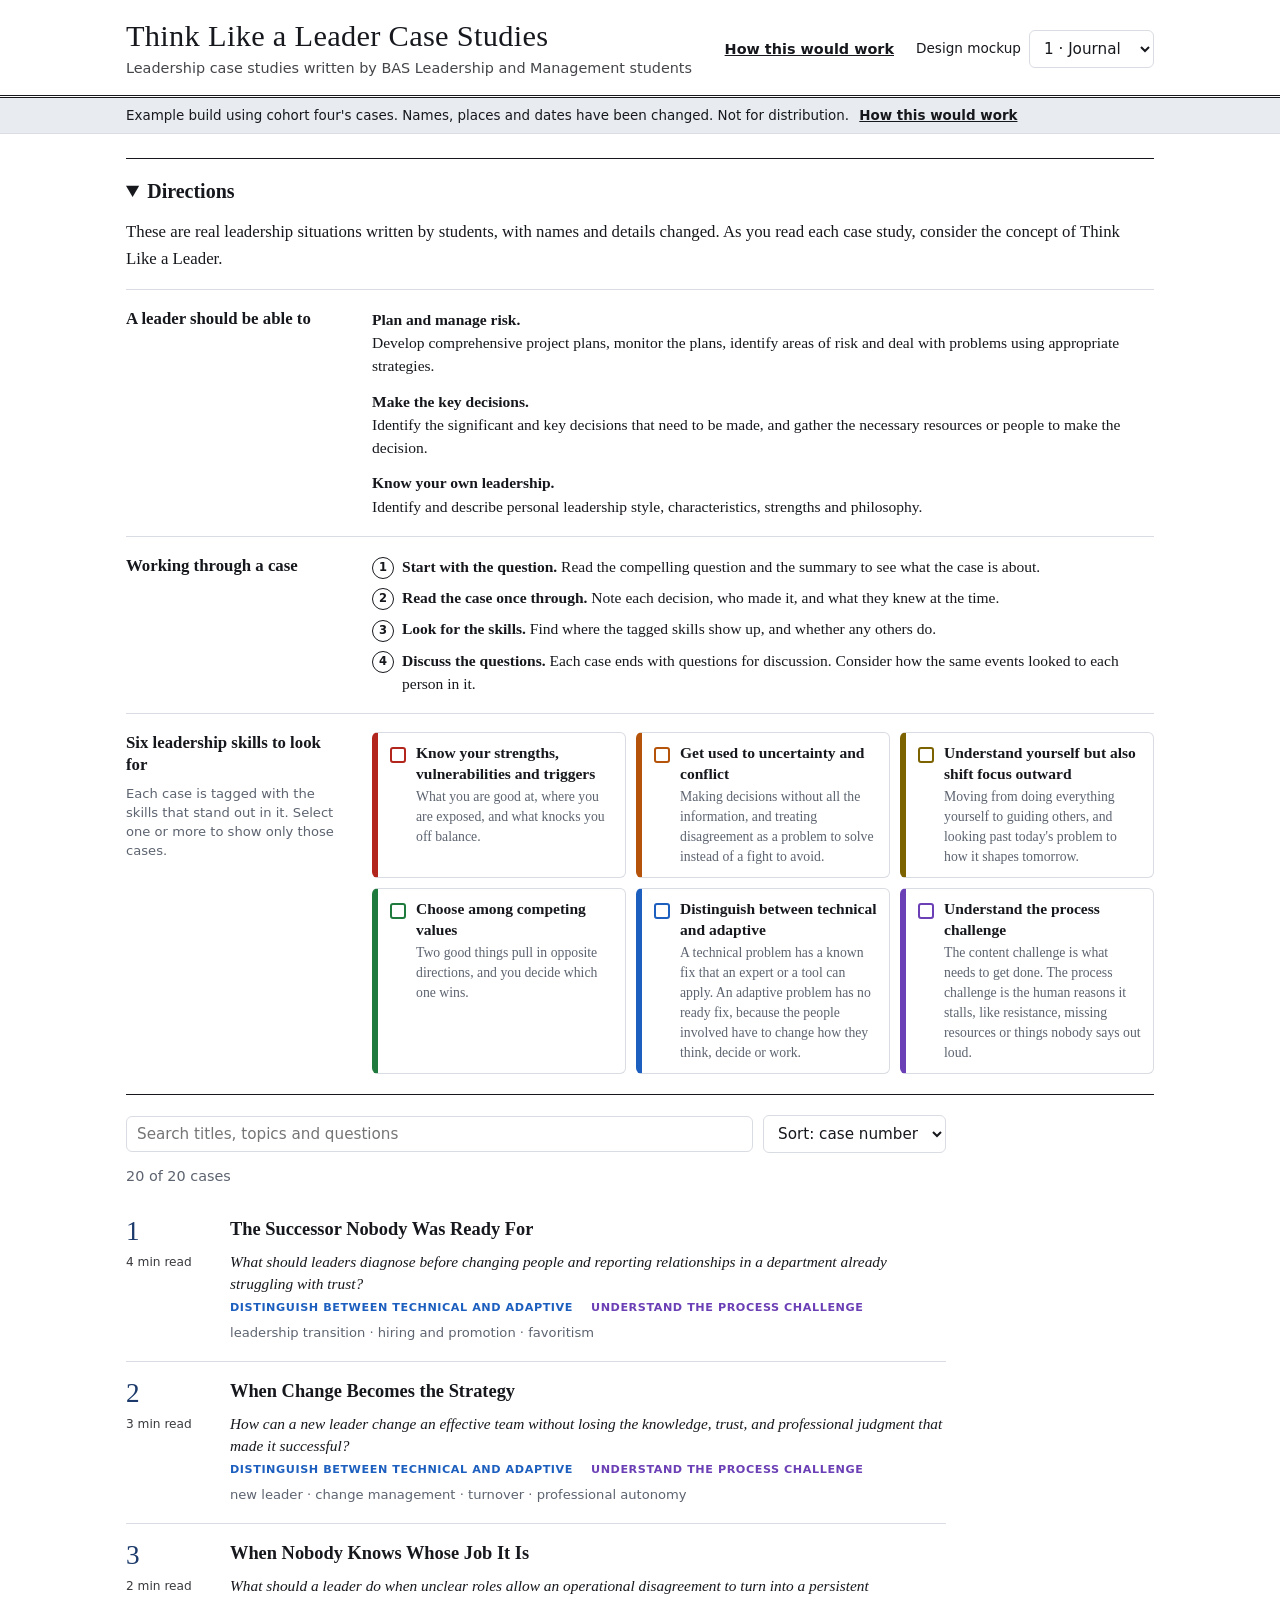
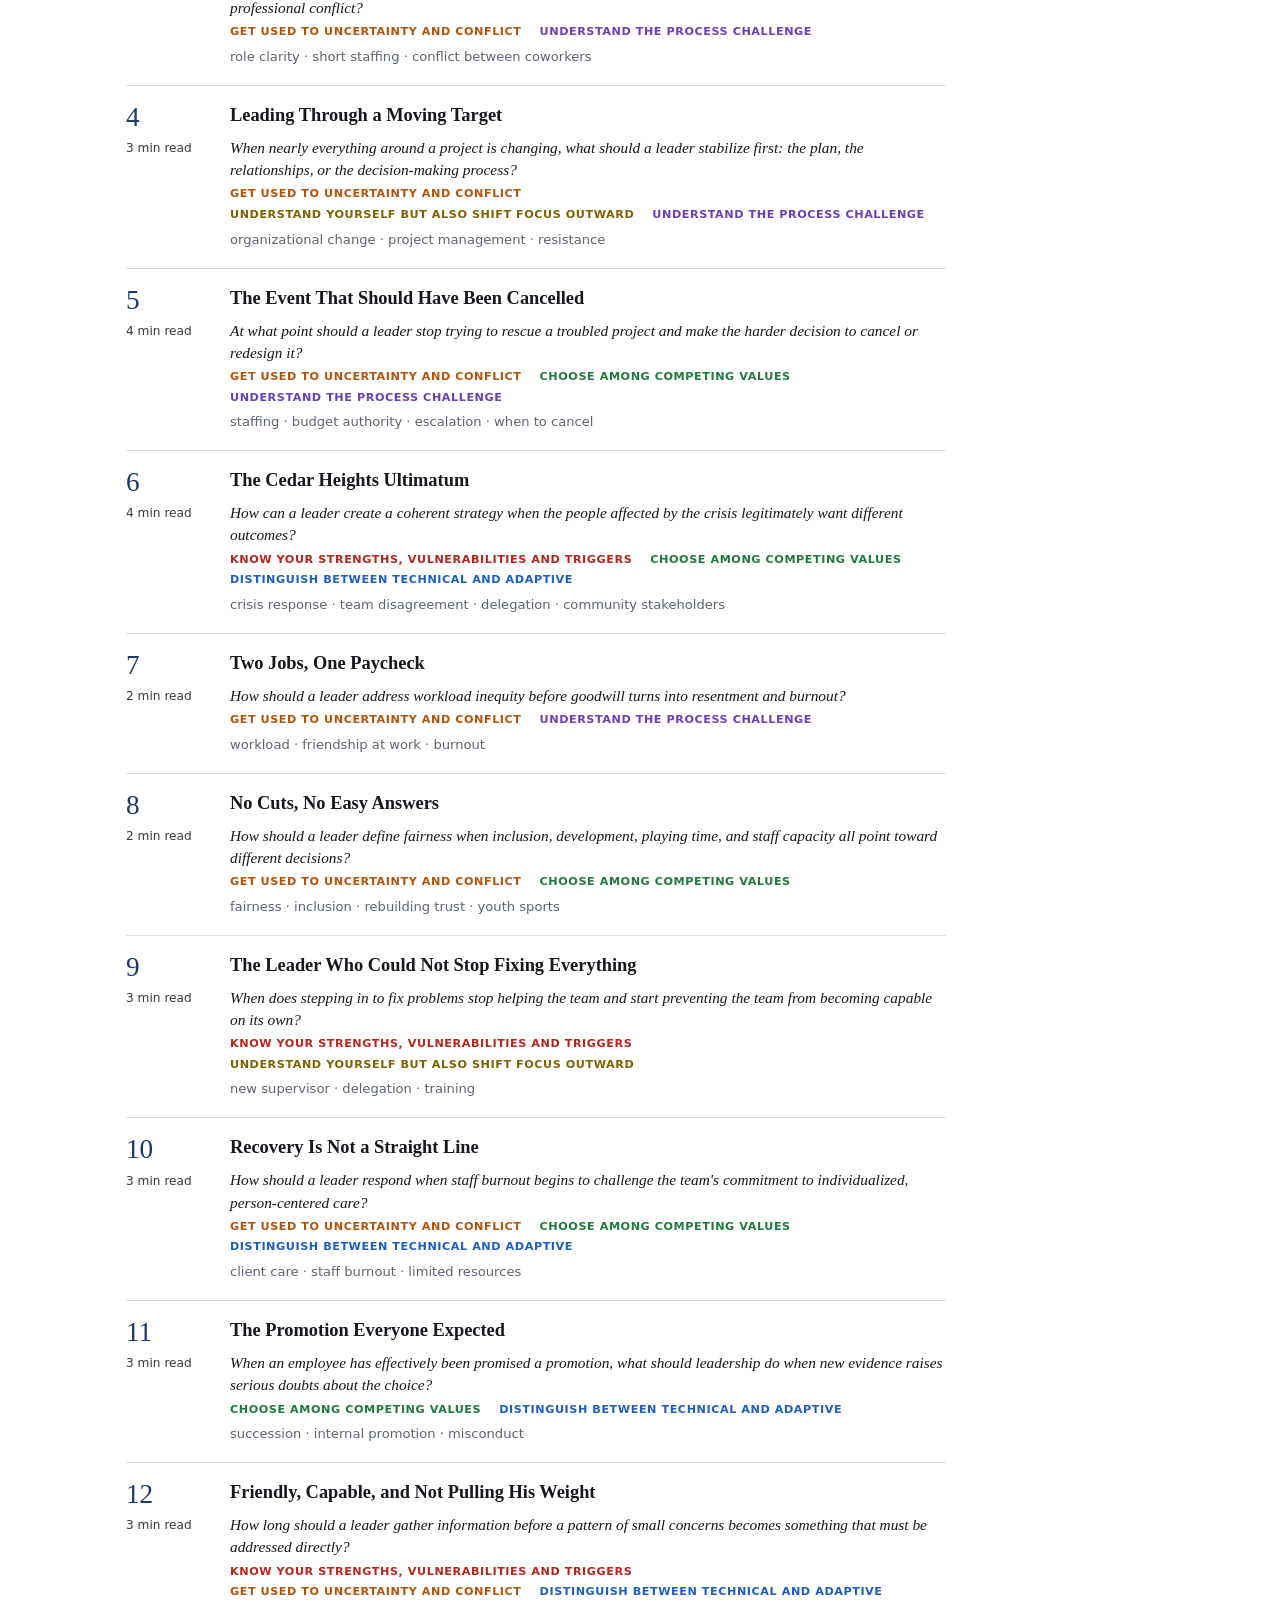
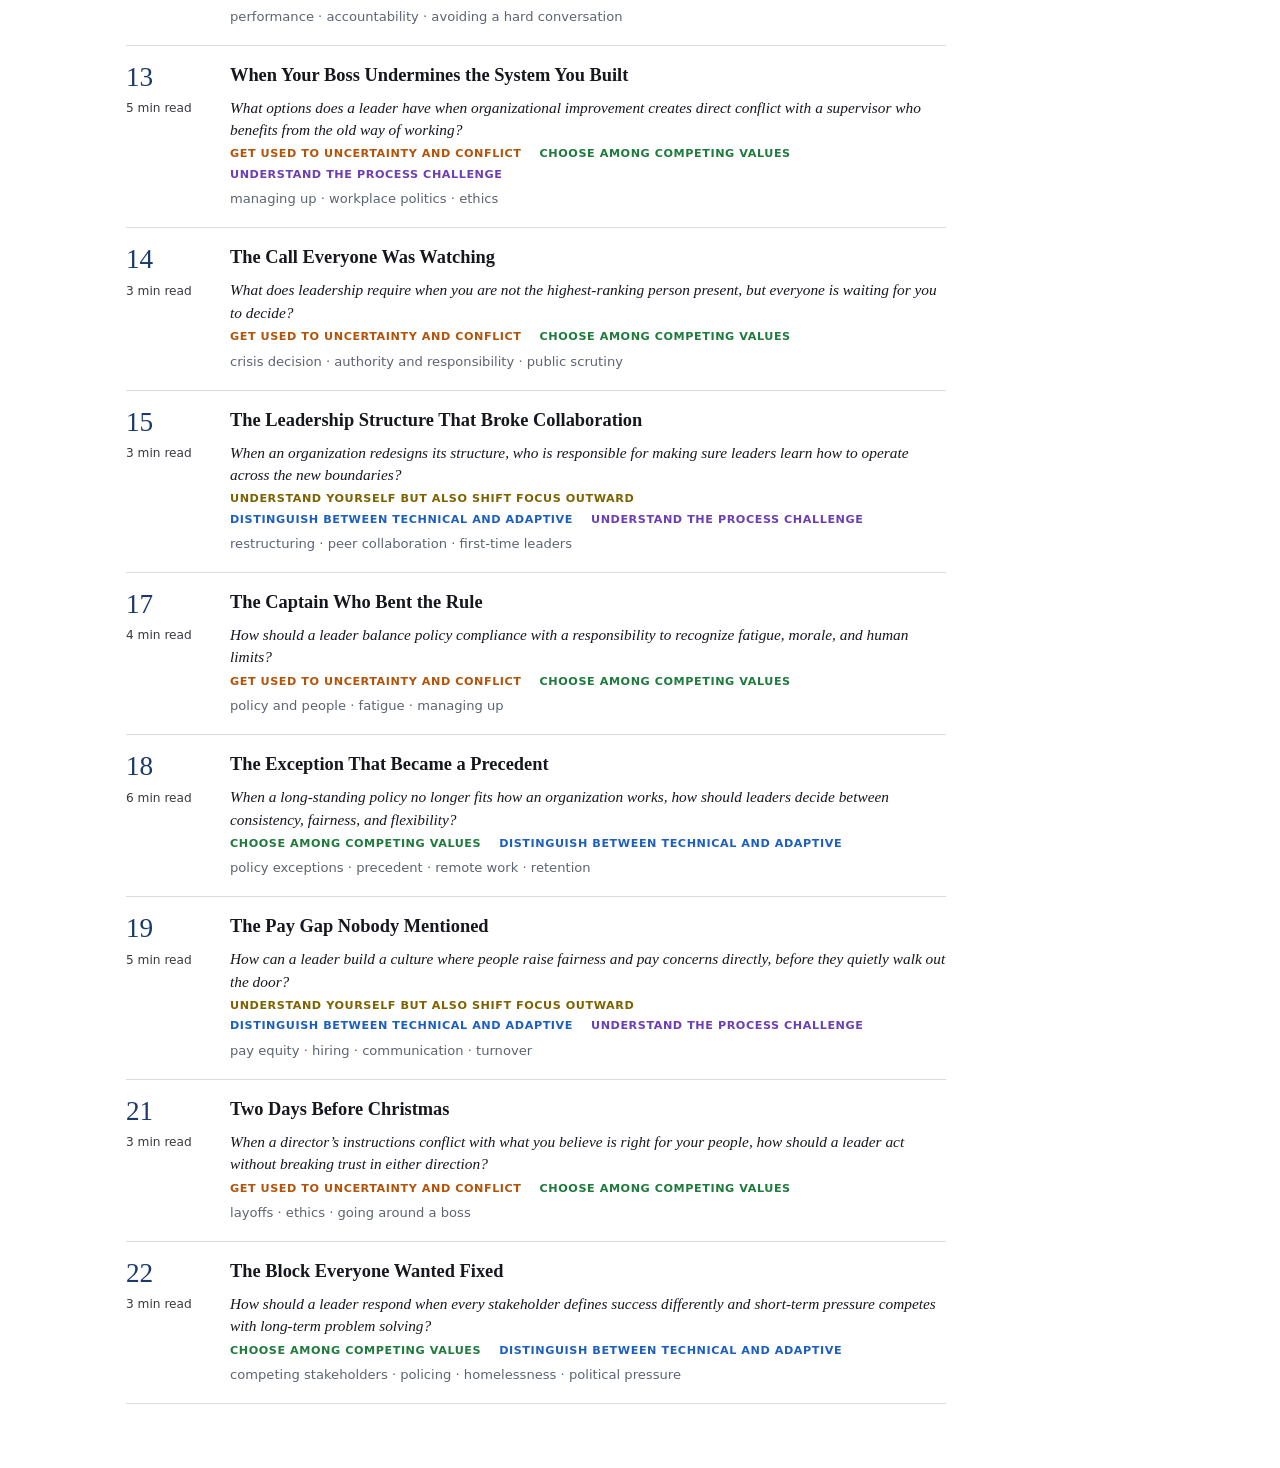
==== index.html @ aff94b1d "Move the skills section to the end of the directions Co-Authored-By: Claude Fable 5.2 <noreply@anthr" ====
<!doctype html>
<html lang="en">
<head>
<meta charset="utf-8">
<meta name="viewport" content="width=device-width, initial-scale=1">
<meta name="robots" content="noindex, nofollow">
<title>Think Like a Leader Case Studies</title>
<style>
/* ---------- shared structure ---------- */
body {
  --bg: #ffffff; --surface: #ffffff; --text: #16181d; --muted: #5d6470; --line: #d9dce2; --accent: #1b3a6b; --on-accent: #ffffff;
  --head-bg: var(--surface); --head-text: var(--text);
  --font-body: Georgia, "Times New Roman", serif; --font-ui: system-ui, -apple-system, "Segoe UI", sans-serif; --font-head: var(--font-body);
  --radius: 6px; --head-weight: 700;
  --Triggers: #b3261e; --Uncertainty: #b45309; --Outward: #7d6200; --Values: #1f7a3d; --Adaptive: #1d5fbf; --Process: #6b3fb5;
  margin: 0; background: var(--bg); color: var(--text); font: 17px/1.6 var(--font-body);
}
* { box-sizing: border-box; }
.ui, button, input, select, .chip, .meta, .num, nav, .sub, .banner, .picker, .hint, .count, .back, summary { font-family: var(--font-ui); }
h1, h2 { font-family: var(--font-head); font-weight: var(--head-weight); }
.wrap { max-width: 1060px; margin: 0 auto; padding: 0 16px; }
header { background: var(--head-bg); color: var(--head-text); border-bottom: 1px solid var(--line); }
header .wrap { display: flex; flex-wrap: wrap; gap: 12px 24px; align-items: center; justify-content: space-between; padding-top: 18px; padding-bottom: 14px; }
header a { color: inherit; text-decoration: none; }
header h1 { margin: 0; font-size: 1.55rem; line-height: 1.2; }
.sub { opacity: .8; font-size: .9rem; margin-top: 3px; }
.picker { font-size: .85rem; display: flex; align-items: center; gap: 8px; }
.banner { background: color-mix(in srgb, var(--accent) 10%, var(--bg)); border-bottom: 1px solid var(--line); font-size: .84rem; padding: 7px 0; }
main { padding: 24px 0 64px; }
input[type=search], select { font-size: .95rem; padding: 8px 10px; border: 1px solid var(--line); border-radius: var(--radius); background: var(--surface); color: var(--text); }
.intro { background: var(--surface); border: 1px solid var(--line); border-radius: var(--radius); padding: 18px 20px; margin-bottom: 20px; }
.intro h2 { margin: 0 0 6px; font-size: 1.2rem; }
.intro p { margin: 8px 0; }
.intro ul { margin: 6px 0 10px; padding-left: 22px; }
.hint { color: var(--muted); font-size: .85rem; margin: 10px 0 8px; }
.chips { display: flex; flex-wrap: wrap; gap: 6px; }
.chip { --c: var(--muted); display: inline-block; font-size: .76rem; font-weight: 600; line-height: 1.3; padding: 3px 10px; border-radius: 999px;
  border: 1px solid var(--c); color: var(--c); background: color-mix(in srgb, var(--c) 9%, transparent); text-align: left; }
button.chip { cursor: pointer; font-size: .86rem; padding: 6px 13px; }
button.chip[aria-pressed=true] { background: var(--c); color: var(--bg); }
.controls { display: flex; flex-wrap: wrap; gap: 10px; align-items: center; }
.controls input { flex: 1 1 240px; min-width: 0; }
.count { color: var(--muted); font-size: .9rem; margin: 12px 0; }
.grid { display: grid; grid-template-columns: repeat(auto-fill, minmax(300px, 1fr)); gap: 14px; }
.card { display: flex; flex-direction: column; gap: 9px; background: var(--surface); border: 1px solid var(--line); border-radius: var(--radius); padding: 16px; color: inherit; text-decoration: none; }
.card:hover, .card:focus-visible { border-color: var(--accent); }
.card h2 { margin: 0; font-size: 1.15rem; line-height: 1.25; }
.num, .meta { color: var(--muted); font-size: .82rem; }
.card .q { margin: 4px 0 0; font-style: italic; font-size: .96rem; line-height: 1.45; }
.card .meta { margin-top: auto; }
article { display: grid; grid-template-columns: minmax(0, 1fr) 270px; column-gap: 56px; align-items: start; }
.a-head { grid-column: 1 / -1; }
.a-main { grid-column: 1; grid-row: 2; font-size: 1.06rem; }
.a-main > h2:first-child { margin-top: 20px; }
.a-side { grid-column: 2; grid-row: 2; position: sticky; top: 20px; margin-top: 20px; padding-left: 22px; border-left: 1px solid var(--line); }
.a-side h3 { font-family: var(--font-ui); font-size: .74rem; font-weight: 700; text-transform: uppercase; letter-spacing: .08em; color: var(--muted); margin: 22px 0 8px; }
.a-side h3:first-child { margin-top: 0; }
article .a-side .q { font-size: 1.08rem; line-height: 1.45; border: 0; padding: 0; margin: 0; }
.a-side .chips { flex-direction: column; align-items: flex-start; }
.jump { display: flex; flex-direction: column; align-items: flex-start; gap: 4px; }
.jump button { font: inherit; font-family: var(--font-ui); font-size: .9rem; background: none; border: 0; padding: 0; color: var(--accent); text-decoration: underline; cursor: pointer; }
body[data-design="2"] .a-side { top: 96px; }
@media (max-width: 900px) {
  article { display: block; }
  .a-side { position: static; border-left: 0; padding: 14px 0; margin: 12px 0 0; border-top: 1px solid var(--line); border-bottom: 1px solid var(--line); }
  .a-side .jump { display: none; }
  .a-side h3:last-of-type { display: none; }
}
@media print { article { display: block; } .jump, .a-side h3:last-of-type { display: none; } }
article h1 { font-size: 2rem; line-height: 1.15; margin: 6px 0 12px; }
article h2 { font-size: 1.2rem; margin: 32px 0 8px; padding-top: 16px; border-top: 1px solid var(--line); }
article .q { font-style: italic; font-size: 1.15rem; border-left: 3px solid var(--accent); margin: 16px 0; padding: 2px 0 2px 14px; }
article li { margin-bottom: 8px; }
details { border: 1px solid var(--line); border-radius: var(--radius); padding: 10px 14px; margin: 24px 0; background: var(--surface); }
summary { cursor: pointer; font-weight: 600; font-size: .95rem; }
nav.pn { display: flex; justify-content: space-between; gap: 16px; margin-top: 40px; font-size: .92rem; }
a { color: var(--accent); }
.back { font-size: .92rem; }
.empty { color: var(--muted); padding: 32px 0; }
.hnav { display: flex; flex-wrap: wrap; align-items: center; gap: 10px 22px; }
.howlink { font-family: var(--font-ui); font-size: .9rem; font-weight: 600; text-decoration: underline !important; }
.banner a { color: inherit; font-weight: 600; margin-left: 6px; }
.about { max-width: 820px; }
.about h1 { font-size: 2rem; line-height: 1.15; margin: 6px 0 8px; }
.about h2 { font-size: 1.3rem; margin: 36px 0 8px; padding-top: 18px; border-top: 1px solid var(--line); }
.about h3 { font-family: var(--font-ui); font-size: .95rem; margin: 20px 0 6px; }
.about li { margin-bottom: 6px; }
.about .lede { font-size: 1.1rem; color: var(--muted); margin: 0 0 8px; }
.about .tablewrap { overflow-x: auto; margin: 14px 0; }
.about table { border-collapse: collapse; width: 100%; min-width: 560px; font-size: .94rem; }
.about th, .about td { text-align: left; vertical-align: top; padding: 10px 12px; border: 1px solid var(--line); }
.about th { font-family: var(--font-ui); font-size: .82rem; background: color-mix(in srgb, var(--accent) 8%, var(--surface)); }
.about td { background: var(--surface); }
.about .toc { font-family: var(--font-ui); font-size: .92rem; padding: 14px 18px; background: var(--surface); border: 1px solid var(--line); border-radius: var(--radius); margin: 18px 0 0; }
.about .toc button { display: block; font: inherit; background: none; border: 0; padding: 2px 0; color: var(--accent); text-decoration: underline; cursor: pointer; text-align: left; }
body[data-design="6"] .about { background: #fff; padding: 28px clamp(18px, 4vw, 44px); border-radius: 20px; }
@media print { .sub, .banner, nav, .back, .controls, .picker { display: none; } details { border: 0; padding: 0; } }

.top { display: flex; justify-content: space-between; align-items: center; gap: 10px; }
.time { font-family: var(--font-ui); font-size: .76rem; font-weight: 600; color: inherit; border: 1px solid currentColor; border-radius: 999px; padding: 1px 9px; white-space: nowrap; opacity: .85; }
details.intro { margin: 0 0 20px; padding: 16px 20px; }
details.intro > summary { font-family: var(--font-head); font-weight: var(--head-weight); font-size: 1.25rem; }
.intro .lead { font-size: 1.05rem; margin: 12px 0 16px; }
.intro .row { display: grid; grid-template-columns: 210px minmax(0, 1fr); column-gap: 36px; row-gap: 10px; padding: 18px 0; border-top: 1px solid var(--line); }
.intro .row:last-child { padding-bottom: 4px; }
.intro h3 { font-family: var(--font-head); font-weight: var(--head-weight); font-size: 1.05rem; line-height: 1.3; margin: 0; color: var(--text); }
.intro h3 small { display: block; font-family: var(--font-ui); font-weight: 400; font-size: .82rem; line-height: 1.45; color: var(--muted); margin-top: 8px; }
.intro .comp, .intro .steps { margin: 0; padding: 0; list-style: none; counter-reset: st; }
.intro .comp li, .intro .steps li { margin: 0 0 8px; font-size: .97rem; line-height: 1.5; }
.intro .comp strong { display: block; }
.intro .comp li { margin-bottom: 12px; }
.intro .row li:last-child { margin-bottom: 0; }
.intro .steps li { counter-increment: st; position: relative; padding-left: 30px; }
.intro .steps li::before { content: counter(st); position: absolute; left: 0; top: .18em; width: 20px; height: 20px; border: 1px solid currentColor; border-radius: 50%;
  font: 600 .72rem/18px var(--font-ui); text-align: center; }
.skills { display: grid; grid-template-columns: repeat(auto-fit, minmax(250px, 1fr)); gap: 10px; }
.skill { --c: var(--muted); display: grid; grid-template-columns: 16px minmax(0, 1fr); column-gap: 10px; align-content: start; text-align: left; font: inherit; cursor: pointer;
  color: var(--text); background: var(--surface); border: 1px solid var(--line); border-left: 6px solid var(--c); border-radius: var(--radius); padding: 10px 12px; }
.skill::before { content: ""; grid-row: 1 / span 2; width: 16px; height: 16px; margin-top: 4px; border: 2px solid var(--c); border-radius: 3px; box-sizing: border-box; }
.skill b { grid-column: 2; font-size: .97rem; line-height: 1.35; }
.skill span { grid-column: 2; font-size: .86rem; line-height: 1.45; color: var(--muted); margin-top: 2px; }
.skill:hover { border-color: var(--c); }
.skill[aria-pressed=true] { border-color: var(--c); background: color-mix(in srgb, var(--c) 14%, var(--surface)); }
.skill[aria-pressed=true]::before { background: var(--c); box-shadow: inset 0 0 0 2px var(--surface); }
@media (max-width: 760px) { .intro .row { grid-template-columns: 1fr; } }

/* ---------- 1. Journal: white page, serif, ruled list ---------- */
body[data-design="1"] header { border-bottom: 3px double var(--text); }
body[data-design="1"] header h1 { font-size: 1.9rem; font-weight: 400; letter-spacing: .01em; }
body[data-design="1"] details.intro { padding: 16px 0; max-width: none; }
body[data-design="1"] .intro { border: 0; border-top: 1px solid var(--text); border-bottom: 1px solid var(--text); border-radius: 0; padding: 16px 0; }
body[data-design="1"] .grid { grid-template-columns: 1fr; gap: 0; max-width: 820px; }
body[data-design="1"] .card .top { grid-column: 1; grid-row: 1 / span 4; display: block; }
body[data-design="1"] .card .time { display: block; border: 0; padding: 0; margin-top: 8px; font-weight: 400; }
body[data-design="1"] .card { display: grid; grid-template-columns: 92px 1fr; column-gap: 12px; row-gap: 6px; border: 0; border-bottom: 1px solid var(--line); border-radius: 0; padding: 18px 0; }
body[data-design="1"] .card > * { grid-column: 2; }
body[data-design="1"] .card .num { grid-column: 1; grid-row: 1 / span 4; font-family: var(--font-body); font-size: 1.7rem; color: var(--accent); line-height: 1; }
body[data-design="1"] .card .num span { display: none; }
body[data-design="1"] .card:hover h2 { text-decoration: underline; }
body[data-design="1"] .chip { border: 0; background: none; padding: 0 12px 0 0; border-radius: 0; text-transform: uppercase; letter-spacing: .05em; font-size: .7rem; }
body[data-design="1"] button.chip { padding: 5px 10px; border: 1px solid var(--c); font-size: .74rem; }
body[data-design="1"] .controls, body[data-design="1"] .count { max-width: 820px; }

/* ---------- 2. Modern: soft gray, sans, floating cards ---------- */
body[data-design="2"] {
  --bg: #f3f4f8; --surface: #ffffff; --text: #1c1f2b; --muted: #636a7d; --line: #e3e6ee; --accent: #4f46e5;
  --font-body: system-ui, -apple-system, "Segoe UI", Roboto, sans-serif; --radius: 14px; --head-weight: 650;
}
body[data-design="2"] header { position: sticky; top: 0; z-index: 2; }
body[data-design="2"] .card, body[data-design="2"] .intro { border-color: transparent; box-shadow: 0 1px 2px rgba(20,24,40,.06), 0 6px 18px rgba(20,24,40,.06); }
body[data-design="2"] .card:hover { transform: translateY(-2px); box-shadow: 0 2px 4px rgba(20,24,40,.08), 0 12px 28px rgba(79,70,229,.16); }
body[data-design="2"] .card { transition: transform .12s, box-shadow .12s; padding: 20px; }
body[data-design="2"] .card .q { font-style: normal; color: var(--muted); }
body[data-design="2"] .chip { border-color: transparent; background: color-mix(in srgb, var(--c) 13%, transparent); }
body[data-design="2"] article .q { font-style: normal; font-weight: 500; }

/* ---------- 3. Night: dark, teal accent ---------- */
body[data-design="3"] {
  --bg: #10151c; --surface: #18202a; --text: #e6ebf2; --muted: #93a0b2; --line: #2a3542; --accent: #3fd0c0; --on-accent: #06231f;
  --font-body: system-ui, -apple-system, "Segoe UI", Roboto, sans-serif; --radius: 4px; --head-weight: 600;
  --Triggers: #ff8f86; --Uncertainty: #ffab5e; --Outward: #e6c84f; --Values: #6fd893; --Adaptive: #7db4ff; --Process: #c0a2ff;
}
body[data-design="3"] header h1 { letter-spacing: .02em; }
body[data-design="3"] .card { border-left: 4px solid var(--accent); }
body[data-design="3"] .card:hover { background: #1d2733; }
body[data-design="3"] .chip { background: transparent; }
body[data-design="3"] .intro { border-left: 4px solid var(--accent); }

/* ---------- 4. Poster: black, white and yellow, hard edges ---------- */
body[data-design="4"] {
  --bg: #ffffff; --surface: #ffffff; --text: #000000; --muted: #3d3d3d; --line: #000000; --accent: #000000;
  --head-bg: #ffd400; --head-text: #000000;
  --font-body: "Helvetica Neue", Arial, sans-serif; --font-head: "Arial Black", "Helvetica Neue", Arial, sans-serif; --radius: 0; --head-weight: 900;
  --Triggers: #c2261c; --Uncertainty: #b84a00; --Outward: #6f5a00; --Values: #17703a; --Adaptive: #1552b8; --Process: #6232b0;
}
body[data-design="4"] header { border-bottom: 3px solid #000; }
body[data-design="4"] header h1 { text-transform: uppercase; font-size: 1.7rem; letter-spacing: -.01em; }
body[data-design="4"] .banner { background: #000; color: #fff; }
body[data-design="4"] .card, body[data-design="4"] .intro, body[data-design="4"] details, body[data-design="4"] input, body[data-design="4"] select { border: 2px solid #000; }
body[data-design="4"] .card:hover { box-shadow: 6px 6px 0 #000; transform: translate(-2px, -2px); }
body[data-design="4"] .card h2 { text-transform: uppercase; font-size: 1.05rem; }
body[data-design="4"] .card .q, body[data-design="4"] article .q { font-style: normal; }
body[data-design="4"] .time { border: 2px solid #000; border-radius: 0; background: #ffd400; color: #000; opacity: 1; }
body[data-design="4"] .skill { border: 2px solid #000; border-left: 8px solid var(--c); }
body[data-design="4"] .chip { border-radius: 0; background: var(--c); color: #fff; border-color: var(--c); }
body[data-design="4"] button.chip { background: #fff; color: var(--c); border-width: 2px; }
body[data-design="4"] button.chip[aria-pressed=true] { background: var(--c); color: #fff; }
body[data-design="4"] article h1 { text-transform: uppercase; }
body[data-design="4"] article h2 { border-top: 3px solid #000; }
body[data-design="4"] article .q { border-left: 8px solid #ffd400; font-weight: 700; }

/* ---------- 5. Catalog: sage green, rounded, table-style rows ---------- */
body[data-design="5"] {
  --bg: #eef3ee; --surface: #ffffff; --text: #1e2b24; --muted: #5a6b61; --line: #cfdcd2; --accent: #2f6f57;
  --head-bg: #2f6f57; --head-text: #ffffff;
  --font-body: "Trebuchet MS", "Segoe UI", Verdana, sans-serif; --radius: 10px; --head-weight: 700;
}
body[data-design="5"] header { border-bottom: 0; }
body[data-design="5"] .grid { grid-template-columns: 1fr; gap: 0; background: var(--surface); border: 1px solid var(--line); border-radius: var(--radius); overflow: hidden; }
body[data-design="5"] .card { border: 0; border-bottom: 1px solid var(--line); border-radius: 0; padding: 14px 18px; }
body[data-design="5"] .card:last-child { border-bottom: 0; }
body[data-design="5"] .card:hover { background: #f4f8f4; }
body[data-design="5"] .card .q { font-size: .9rem; }
@media (min-width: 860px) {
  body[data-design="5"] .card .top { grid-column: 1; grid-row: 1 / span 2; display: block; }
  body[data-design="5"] .card .time { display: inline-block; margin-top: 6px; }
  body[data-design="5"] .card { display: grid; grid-template-columns: 104px minmax(0, 1.5fr) minmax(0, 1fr) 190px; column-gap: 18px; row-gap: 4px; align-items: start; }
  body[data-design="5"] .card .num { grid-column: 1; grid-row: 1 / span 2; }
  body[data-design="5"] .card h2 { grid-column: 2; }
  body[data-design="5"] .card .q { grid-column: 2; grid-row: 2; margin: 0; }
  body[data-design="5"] .card .chips { grid-column: 3; grid-row: 1 / span 2; flex-direction: column; align-items: flex-start; }
  body[data-design="5"] .card .meta { grid-column: 4; grid-row: 1 / span 2; margin: 0; }
}

/* ---------- 6. Deck: one question at a time on a card you flip ---------- */
body[data-design="6"] {
  --bg: #ffffff; --surface: #ffffff; --text: #1d1330; --muted: #6a5f7c; --line: #e6dfee; --accent: #c7305f;
  --head-bg: transparent; --head-text: #ffffff;
  --font-body: system-ui, -apple-system, "Segoe UI", Roboto, sans-serif; --font-head: Georgia, "Times New Roman", serif; --radius: 16px;
  background: linear-gradient(135deg, #2b1055 0%, #c7305f 62%, #ff9a3c 100%) fixed;
}
body[data-design="6"] header { border-bottom: 1px solid rgba(255,255,255,.3); }
body[data-design="6"] .banner { background: rgba(0,0,0,.28); color: #fff; border: 0; }
body[data-design="6"] article { background: #fff; padding: 28px clamp(18px, 4vw, 44px); border-radius: 20px; }
body[data-design="6"] .intro { margin-top: 28px; border: 0; }
.deck { max-width: 700px; margin: 0 auto; color: #fff; font-family: var(--font-ui); }
.deck-count { text-align: center; font-size: .9rem; opacity: .9; margin-bottom: 12px; letter-spacing: .04em; }
.flip { display: block; width: 100%; border: 0; background: none; padding: 0; font: inherit; color: inherit; text-align: left; cursor: pointer; perspective: 1400px; }
.flip .inner { display: grid; transition: transform .55s cubic-bezier(.2,.7,.2,1); transform-style: preserve-3d; }
.flip.on .inner { transform: rotateY(180deg); }
.flip .face { grid-area: 1 / 1; display: flex; flex-direction: column; gap: 16px; min-height: 340px; padding: clamp(22px, 5vw, 40px); border-radius: 24px;
  backface-visibility: hidden; -webkit-backface-visibility: hidden; box-shadow: 0 24px 60px rgba(20, 6, 40, .45); }
.flip .front { background: #fff; color: #1d1330; }
.flip .back { background: #1d1330; color: #fff; transform: rotateY(180deg); }
.flip .kicker { font-size: .78rem; text-transform: uppercase; letter-spacing: .12em; opacity: .7; }
.flip .bigq { font-family: var(--font-head); font-size: clamp(1.35rem, 3.6vw, 2.05rem); line-height: 1.25; }
.flip .btitle { font-family: var(--font-head); font-size: clamp(1.4rem, 3.4vw, 1.9rem); line-height: 1.2; }
.flip .bsum { font-size: .95rem; line-height: 1.5; opacity: .9; display: -webkit-box; -webkit-line-clamp: 7; -webkit-box-orient: vertical; overflow: hidden; }
.flip .tap { margin-top: auto; font-size: .82rem; opacity: .65; }
.flip:focus-visible .face { outline: 3px solid #ffd166; outline-offset: 3px; }
.deck-btns { display: flex; flex-wrap: wrap; gap: 10px; justify-content: center; margin-top: 20px; }
.deck-btns button, .deck-btns a { font: 600 .95rem var(--font-ui); padding: 10px 18px; border-radius: 999px; border: 1px solid rgba(255,255,255,.6);
  background: rgba(255,255,255,.14); color: #fff; cursor: pointer; text-decoration: none; }
.deck-btns a { background: #fff; color: #1d1330; border-color: #fff; }
.deck-btns button:hover { background: rgba(255,255,255,.28); }
.deck .empty { color: #fff; text-align: center; }
@media (prefers-reduced-motion: reduce) { .flip .inner { transition: none; } }

/* ---------- 7. Map: cases plotted between the skills they feature ---------- */
.mapwrap { display: grid; grid-template-columns: minmax(0, 1.75fr) minmax(250px, 1fr); gap: 20px; align-items: start; }
@media (max-width: 820px) { .mapwrap { grid-template-columns: 1fr; } }
#map { overflow-x: auto; }
#map svg { display: block; width: 100%; min-width: 620px; height: auto; font-family: var(--font-ui); }
#map .ln { stroke: color-mix(in srgb, var(--text) 22%, transparent); stroke-width: 1; }
#map .ln.on { stroke: var(--accent); stroke-width: 2.5; }
#map .sk { cursor: pointer; }
#map .sk text { fill: var(--text); font-size: 15px; }
#map .sk circle { stroke: transparent; stroke-width: 5; }
#map .sk[aria-pressed=true] circle { stroke: var(--text); }
#map .dot { cursor: pointer; }
#map .dot circle { fill: var(--surface); stroke: var(--text); stroke-width: 1.5; }
#map .dot text { fill: var(--text); font-size: 13px; font-weight: 700; text-anchor: middle; dominant-baseline: central; pointer-events: none; }
#map .dot.sel circle { fill: var(--accent); }
#map .dot.sel text { fill: var(--on-accent); }
#map .dim { opacity: .18; }
.seg { display: inline-flex; border: 1px solid var(--line); border-radius: 999px; overflow: hidden; background: var(--surface); }
.seg button { font: 600 .9rem var(--font-ui); padding: 8px 18px; border: 0; background: none; color: var(--text); cursor: pointer; }
.seg button[aria-pressed=true] { background: var(--accent); color: var(--on-accent); }
body[data-design="2"] .mapwrap { margin-top: 16px; }
body[data-design="2"] #map, body[data-design="2"] #mapinfo { background: var(--surface); border: 0; border-radius: var(--radius); box-shadow: 0 1px 2px rgba(20,24,40,.06), 0 6px 18px rgba(20,24,40,.06); }
body[data-design="2"] #map { padding: 8px; }
body[data-design="2"] #mapinfo { padding: 22px; }
#map .dot:focus-visible circle, #map .sk:focus-visible circle { stroke: var(--accent); stroke-width: 4; }
#map .dot:focus, #map .sk:focus { outline: none; }
#mapinfo { background: var(--surface); border: 1px solid var(--line); padding: 18px; min-height: 220px; }
#mapinfo h2 { margin: 4px 0 8px; font-size: 1.15rem; line-height: 1.3; }
#mapinfo .q { font-style: italic; margin: 10px 0; }
#mapinfo .open { display: inline-block; margin-top: 12px; font-family: var(--font-ui); font-weight: 700; }
</style>
</head>
<body data-design="1">
<header><div class="wrap">
  <div>
    <a href="#/"><h1>Think Like a Leader Case Studies</h1></a>
    <div class="sub">Leadership case studies written by BAS Leadership and Management students</div>
  </div>
  <div class="hnav"><a class="howlink" href="#/about">How this would work</a>
  <label class="picker">Design mockup
    <select id="design" aria-label="Design mockup">
      <option value="1">1 · Journal</option>
      <option value="2">2 · Modern</option>
      <option value="3">3 · Night</option>
      <option value="4">4 · Poster</option>
      <option value="5">5 · Catalog</option>
      <option value="6">6 · Deck</option>
    </select>
  </label></div>
</div></header>
<div class="banner"><div class="wrap">Example build using cohort four's cases. Names, places and dates have been changed. Not for distribution. <a href="#/about">How this would work</a></div></div>
<main><div class="wrap" id="app"></div></main>
<script>
const CASES = [{"number": 1, "title": "The Successor Nobody Was Ready For", "cohort": 4, "section": "Think Like a Leader", "topics": ["leadership transition", "hiring and promotion", "favoritism"], "skills": ["Adaptive", "Process"], "compelling_question": "What should leaders diagnose before changing people and reporting relationships in a department already struggling with trust?", "permission": "not confirmed", "words": 869, "html": {"summary": "<p>A mid-sized college, nationally recognized for employee longevity and satisfaction, had an Academic Affairs office of two dozen long-tenured and tight-knit staff members who often socialized outside of work. When the long-time director, Helen, had retired, the college asked the director of a neighboring department, Marian, to temporarily assume Helen’s responsibilities in addition to her own. Due to economic challenges, Marian hesitated to accept this new appointment but felt compelled to do so. The computer analyst, Paige, is also appointed to a supervisory role, which causes angst. The Academic Affairs department becomes a hostile work environment, so the vice president, Walter, tries to appoint leaders and shift roles to fix the issues.<\/p>", "directions": "<p><em>(Standard directions added. The author did not include any.)<\/em><\/p><p>As you read this case study, consider the concept of Think Like a Leader. When doing this, a leader should be able to:<\/p><ul><li>Develop comprehensive project plans, monitor the plans, identify areas of risk and deal with problems using appropriate strategies<\/li><li>Identify the significant and key decisions that need to be made, gather the necessary resources or people to make the decision<\/li><li>Identify and describe personal leadership style, characteristics, strengths, and philosophy<\/li><\/ul><p>As you read, look for evidence of these key leadership components. Also consider if you see evidence of these key leadership skills:<\/p><ul><li>Know your strengths, vulnerabilities, and triggers<\/li><li>Get used to uncertainty and conflict<\/li><li>Understand yourself but also be able to shift focus outward<\/li><li>Choose among competing values<\/li><li>Distinguish between technical and adaptive<\/li><li>Understand the process challenge<\/li><\/ul><p>There will be questions following this scenario for further discussion.<\/p>", "case": "<p>In one college department, staff members adored Helen as their leader and were doubtful that anyone could fill her shoes. Six months before Helen’s retirement, a tech-savvy young computer analyst named Paige was hired and began working in the Academic Affairs department. Marian, a dean of the neighboring department, was already managing a full workload and could not assume all the responsibilities of the former director when she was asked. As a result, the college promoted Paige to perform day-to-day operations, while Marian was appointed to supervise Paige and remained the overall supervisor for employees in both departments.<\/p><p>The office consisted mostly of mature ladies who had concerns about a much younger person being promoted to their leader. Because of her age, a few social mishaps, and her inexperience in leadership, Paige offended and upset several staff members.  This caused growing outrage from the Academic Affairs staff members, as they were highly protective of their coworkers. Paige’s personality and work style were opposite to that of the former director, Helen. Paige was not welcomed into the tight-knit inner circle by the staff members who had held Helen in such high esteem.<\/p><p>The team entertained side conversations at work, via email, and outside of work in their social circles, with topics revolving around the new management. All this fueled their angst. Complaints began to pour in regularly to Marian in the form of emails and private in-person complaint sessions, claiming Paige’s promotion was a mistake. Marian regretted accepting this extra assignment. Complaints began reaching Walter, who was the vice president supervising these departments. Following a series of escalating complaints, Walter recognized the need for potential personnel changes to resolve the issues.<\/p><p>After several meetings with upset staff, Walter concluded that Paige lacked the supervisory skills needed for the role. He wanted to find someone like Vivian, a college graduate from his social circles, whom he knew outside the college. Vivian had impressed him.  He thought what the department needed was a new person with a bright and charming personality to help everyone get along. Walter promptly created an entry-level role within the struggling department and coordinated with Human Resources to post it publicly for a brief period. This allowed Walter to select Vivian for the position. There were fewer requirements for hiring a part-time employee.<\/p><p>Walter went to work creating a supervisory position to submit to HR that would oversee five staff members within this department.  His plan would give Vivian time as a supervisor in the department, and later, he would be able to appoint her to the department dean down the road.<\/p><p>Vivian applied and was hired for the part-time entry-level position. She accrued more than six months of experience before the supervisory position was posted. The new supervisory position requires that all applicants be existing employees of that department. In addition, the bachelor’s degree requirement excluded most interested employees in the department. The position was only posted for one week before it closed.  Vivian was hired and reported to Marian.<\/p><p>As tensions rose and staff increasingly resisted Paige’s leadership, the department gradually became a hostile work environment. Vivian was instrumental in eventually pushing Walter to reassign Paige to another department, so Vivian could be the sole supervisor in charge. Under pressure from Vivian and other staff, Walter reassigned Paige and appointed Vivian as dean, with Vivian now reporting directly to him instead of Marian.<\/p><p>Upon Vivian’s initial hire, she proved to be very charming, welcoming, and warm to all the college administration. She was flirtatious and socially savvy.  She winked and hugged those who held important roles. When she believed she was being watched, she also displayed this behavior toward low-level employees. However, away from the public eye, staff members in her department soon learned that Vivian was an aggressive bully.<\/p><p>Vivian was calculating and manipulative, and when staff who witnessed her behavior reported it to HR, she retaliated by putting them on performance plans. At day’s end, Vivian would scour employees’ notebooks and paperwork, meticulously documenting even the tiniest mistakes. Her plan included incorporating a few of the young new hires whom she showered with attention and gifts, and in return, asked them to help with her spying.<\/p><p>Vivian strategically aligned with Marian to secure her promotion, only to abandon the relationship once it no longer offered leverage. Vivian spent considerable time with Denise, the Human Resources director. Vivian and Denise became fitness and jogging partners. Over time, all staff members resigned or retired early, resulting in two complete staff turnovers in the department.<\/p>", "questions": "<ol><li>What are the initial core problems and opportunities facing the Academic Affairs department?<\/li><li>What examples can you see of Walter effectively thinking like a leader?<\/li><li>Can you identify instances where Walter’s actions suggest he struggled to demonstrate effective leadership thinking?<\/li><li>What questions would you like to ask Marian, Denise, and Walter before giving advice?<\/li><li>If you brought in an advisory board after Paige and Marian were installed in their new roles, what would be the goal of the advisory board in thinking like a leader?<\/li><\/ol>", "note": ""}}, {"number": 2, "title": "When Change Becomes the Strategy", "cohort": 4, "section": "Think Like a Leader", "topics": ["new leader", "change management", "turnover", "professional autonomy"], "skills": ["Adaptive", "Process"], "compelling_question": "How can a new leader change an effective team without losing the knowledge, trust, and professional judgment that made it successful?", "permission": "not confirmed", "words": 509, "html": {"summary": "<p>A well functioning HR Team goes through an HR Director transition. The team had about 17 members and were structured in five sub-groups: recruitment, classification, data processing, payroll and HR consultation. The new HR Director brings upon the team changes to processes and procedures impacting not only the team dynamics but the team’s relationship with the agency executives, managers and supervisors.<\/p>", "directions": "<p>As you read this case study consider the concept of Think Like a Leader. When doing this a leader should be able to:<\/p><ul><li>Develop comprehensive project plans, monitor the plans, identify areas of risk and deal with problems using appropriate strategies.<\/li><li>Identify the significant and key decisions that need to be made, gather the necessary resources or people to make the decision.<\/li><li>Identify and describe personal leadership styles, characteristics, strengths and philosophy.<\/li><\/ul><p>As you read, look for evidence of these key leadership components. Also consider if you see evidence of these key leadership skills:<\/p><ul><li>Know your strength, vulnerabilities and triggers.<\/li><li>Get used to uncertainty and conflict.<\/li><li>Understand yourself but also be able to shift focus outward.<\/li><li>Choose among competing values.<\/li><li>Distinguish between technical and adaptive.<\/li><li>Understand the process challenge.<\/li><\/ul><p>There will be questions following this scenario for further discussion.<\/p>", "case": "<p>The new HR Director at Konkiki Agency, hired after the previous successful director was moved to a bigger size agency, initially met with the HR team, expressing confidence in their abilities and promising to learn about their work and challenges to offer support. This HR Team was a successful and well-functioning team.<\/p><p>Over six months, the new HR Director met with sub-teams. She made minor adjustments for Data Processors and Payroll, whose procedures were system-driven. However, for Recruitment, she completely replaced their existing, effective procedures and forms without addressing their expressed challenges, suggesting a pre-set agenda. When meeting with Classification, she immediately imposed new forms and procedures without inquiring about their current processes, procedures and forms.<\/p><p>Simultaneously, she held weekly meetings with the Strategic HR Consultants, praising their work and reliance on them, and reporting success with the sub-team meetings. Around month 5-6, she announced hiring a temporary \"policy/project consultant\" for policy work. Around month 7, when this temporary consultant came on board, the person was directly appointment to the temporary position and was introduced as the new Lead HR Consultant, surprising the existing HR Consultants.<\/p><p>The Director began meeting regularly with the new “Lead” HR Consultant while neglecting the HR Consultants. Staff began feeling disrespected and undervalued due to the sudden, imposed changes and the Director's perceived lack of genuine interest, leading some to seek other jobs. The HR Consultants attempted to motivate staff, advising them to adapt and address issues with the new Director.<\/p><p>When the Director finally met with the HR Consultants, she cited being busy with strategy and insisted they include the new \"Lead\" HR consultant in all their confidential cases and communication. Citing concerns about eroding confidential relationships, the HR Consultants resisted, leading the Director to institute a case tracker with brief updates.<\/p><p>The \"Lead\" HR Consultant then met individually with each of the HR Consultants, questioning them in a manner that felt like an interrogation. Two weeks later, the \"Lead\" HR Consultant provided them with a highly scripted procedure for their professional, independent roles, removing their judgment and independency and turning their strategic business partner role into a transactional one.<\/p><p>By this time, several HR members had left, including one of the HR Consultants whose vacancy was filled by the \"Lead\" HR Consultant through a permanent direct appointment. The HR Department's positive reputation and relationship with the agency had deteriorated, with customers and managers feeling their confidential matters were reduced to transactional interactions and experienced overall a lack of guidance. The two remaining HR Consultants also left a few weeks later. After only 10 months, 75% of the HR Team had departed, leaving Konkiki Agency's HR struggling with numerous vacancies and workload.<\/p>", "questions": "<ol><li>What examples can you see of thinking like a leader and from whom?<\/li><li>What examples can you see of when someone failed to effectively think like a leader and who?<\/li><li>Imagine you are brought as an advisor to the HR Director what guidance/recommendation would you provide if you were brought on:<ul><li>At the beginning, when she took the job?<\/li><li>When she started implementing changes and started seeing people unhappy or leaving, customer service failing, and seeing push back from HR Consultants?<\/li><li>At the tail end when all changes were implemented, staff had left, and she was needing to fill the vacancies, improves service and rebuild relationships with managers?<\/li><\/ul><\/li><\/ol>", "note": ""}}, {"number": 3, "title": "When Nobody Knows Whose Job It Is", "cohort": 4, "section": "Think Like a Leader", "topics": ["role clarity", "short staffing", "conflict between coworkers"], "skills": ["Uncertainty", "Process"], "compelling_question": "What should a leader do when unclear roles allow an operational disagreement to turn into a persistent professional conflict?", "permission": "not confirmed", "words": 430, "html": {"summary": "<p>A community college GED program has employed full-time faculty and several support staff, including an advisor, instructional specialist, and tutor. Due to front-office being understaffed due to a layoff, the instructional specialist, Renee, was required to cover office duties in addition to her tutoring responsibilities. While conducting routine classroom visits to explain available support services, Renee was publicly undermined and belittled by a faculty member, Curtis. The incident escalated into ongoing conflict, requiring formal mediation and administrative involvement. Although a meeting was held, the conflict remained unresolved, negatively impacting workplace communication until Renee eventually left for another job. The situation highlights challenges involving role ambiguity, communication breakdown, and leadership gaps within academic programs.<\/p>", "directions": "<p>Leaders are responsible for clarifying roles, establishing expectations, and fostering professional communication within their teams. When responsibilities shift due to staffing shortages, leaders must ensure that all team members understand the purpose and value of redistributed tasks. In conflict situations, it is essential to model emotional intelligence, address inappropriate behavior consistently, and create space for open dialogue. This scenario invites readers to examine leadership approaches to conflict resolution, the importance of organizational transparency, and how team culture impacts student success.<\/p>", "case": "<p>In a community college GED program, three faculty members worked alongside support staff whose responsibilities included advising, instructional support, and tutoring. Renee, the instructional specialist, managed a tutoring classroom and collaborated with a part-time tutor, Owen. At the start of each term, support staff visited faculty classrooms to inform students about academic support services.<\/p><p>During a period of understaffing, Renee was asked to cover front-office duties each morning before returning to her tutoring responsibilities. This arrangement ensured that students could be enrolled and supported, though it limited her physical availability in her tutoring space.<\/p><p>One day, while Renee and Owen were visiting a classroom taught by a faculty member named Curtis, conflict emerged. After Renee explained her role and expressed commitment to supporting students toward earning passing GED scores, Curtis openly contradicted her and told the class that <em>he<\/em> cared more about their success. He belittled Renee in front of students, undermining her professionalism.<\/p><p>Renee reported the incident to her supervisor after taking time to calm down. Her supervisor recommended that she meet with Curtis and bring union representatives for support. He also recommended that in the meantime take time to breath before the meeting occurred. Hoping to resolve the tension, she requested a meeting with Curtis and their supervisor. Both brought representatives for documentation and support. During the meeting, Curtis expressed frustration that Renee was covering the front office rather than staying at her desk, while Renee emphasized that onboarding new students was crucial to program success.<\/p><p>Although the meeting ended with an agreement to “cool off,” Curtis’s behavior remained dismissive and passive-aggressive. He avoided speaking to Renee directly unless necessary and continued to make her uncomfortable. Renee chose to remain professional but ultimately accepted another role outside the GED program. Reflecting later, she recognized that the conflict revealed areas where she could grow as a leader and strengthened her understanding of communication, boundaries, and self-advocacy.<\/p>", "questions": "<ol><li>How could leadership have clarified roles and responsibilities to prevent misunderstandings between faculty and support staff?<\/li><li>What leadership actions should occur when an employee publicly undermines or belittles a colleague?<\/li><li>How might a leader balance program needs (such as office coverage) with ensuring staff feel supported and respected in their primary roles?<\/li><li>What communication strategies could Renee have used, before or after the incident, to set boundaries or expectations with Curtis?<\/li><li>If you were the supervisor, how would you handle the ongoing tension after the initial conflict-resolution meeting?<\/li><\/ol>", "note": ""}}, {"number": 4, "title": "Leading Through a Moving Target", "cohort": 4, "section": "Think Like a Leader", "topics": ["organizational change", "project management", "resistance"], "skills": ["Uncertainty", "Outward", "Process"], "compelling_question": "When nearly everything around a project is changing, what should a leader stabilize first: the plan, the relationships, or the decision-making process?", "permission": "not confirmed", "words": 576, "html": {"summary": "<p>When a newly appointed Chief Shenanigans Officer brought major cultural and operational changes to the Department of Shenanigans, the Business Operations Division—responsible for financial management and strategic initiatives—had to rapidly realign its plans and projects. As priorities shifted, one of my large projects was reassigned, and I took on two new ones: a repeatedly restarted Agile software project and a vendor implementation following a Waterfall approach. The transition surfaced emotional responses and resistance, including a slow handoff from the previous Agile project manager and colleagues struggling with uncertainty. With every team member now reporting to new leadership, I focused on listening, rebuilding trust, clarifying roles, and re-establishing communication. By addressing resistance with empathy, organizing historical documentation, and balancing Agile and traditional project methods, I gradually restored alignment and kept both projects moving forward despite significant organizational upheaval.<\/p>", "directions": "<p>As you read this case study consider the concept of Think Like a Leader? When doing this a leader should be able to<\/p><ul><li>Develop comprehensive project plans, monitor the plans, identify areas of risk and deal with problems using appropriate strategies<\/li><li>Identify the significant and key decisions that need to be made, gather the necessary resources or people to make the decision<\/li><li>Identify and describe personal leadership style, characteristics, strengths, and philosophy<\/li><\/ul>", "case": "<p>When a new Chief Shenanigans Officer was appointed to lead the Department of Shenanigans (DOS), the entire organization, more than 1,000 employees, experienced a major cultural and operational shift. Priorities changed almost immediately, and every department had to adjust to a new vision and leadership style.<\/p><p>The Business Operations Division (BOD), where I work, felt this impact deeply. We support the Department’s financial management, initiatives, and strategic planning, so when leadership priorities shifted, our projects and structure did too. Just a year earlier, BOD launched a new strategic plan focused on redefining our mission, vision, and leadership approach. With the arrival of new leadership, many of those plans had to be revisited and realigned.<\/p><p>As part of the transition, one medium-sized project was placed on hold, and my large-scale project—still in its initiation phase—was reassigned to two other project managers. I was given two new projects instead:<\/p><ul><li>An Agile software development project that had been restarted three times under different project managers.<\/li><li>A vendor implementation project following a more traditional Waterfall-style approach.<\/li><\/ul><p>The transition came with some unexpected challenges. The previous project manager for the Agile project was slow to hand off responsibilities and didn’t readily share project documentation or communication channels. I didn’t see this as intentional resistance; it felt more like a natural reaction to change and uncertainty.<\/p><p>At the same time, one of my colleagues, whose project had been placed on hold, shared a very emotional response with me during a one-on-one meeting. It reminded me how deeply these organizational shifts can affect people, especially when their sense of purpose or progress is disrupted.<\/p><p>Adding to the complexity, every person involved in my projects—internally and externally—is now reporting to a new manager.<\/p><p>While feeling like this change was happening to me, I re-aligned my priorities, and I focused on listening first and leading with empathy. I made it a priority to meet with each stakeholder and team member to reestablish trust, clarify roles, and open-up communication. For the Agile project, I worked to access historical documentation and create a central repository so that everyone had the same information.<\/p><p>I approached the resistance I encountered with patience rather than pressure, acknowledging how difficult change can be. I wanted to create a space for everyone to be able to share all of the things going on, and then by emphasizing shared goals and transparency. I am gradually creating alignment across teams.<\/p><p>Because I was managing one Agile and one traditional project, I also had to adapt my approach—balancing sprint cycles and retrospectives in one, while keeping structured timelines and vendor deliverables on track in the other.<\/p>", "questions": "<ol><li>What examples can you see that I was effectively thinking like a leader?<\/li><li>Imagine you are brought in as an advisor to Leadership at the beginning of this change. What questions would you like to ask before giving advice?<\/li><li>What do you think I could do better, and what should I continue doing to reach the goals of the project?<\/li><\/ol>", "note": ""}}, {"number": 5, "title": "The Event That Should Have Been Cancelled", "cohort": 4, "section": "Think Like a Leader", "topics": ["staffing", "budget authority", "escalation", "when to cancel"], "skills": ["Uncertainty", "Values", "Process"], "compelling_question": "At what point should a leader stop trying to rescue a troubled project and make the harder decision to cancel or redesign it?", "permission": "not confirmed", "words": 838, "html": {"summary": "<p>Small Nonprofit Hospice experienced challenges planning an event due to staffing changes. The departure of the Community Development Assistant led to a workload that was difficult to manage. The Fundraising and Events Coordinator expressed concerns to the Community Development Manager but was unable to collaborate with the manager to find a solution. The coordinator met with the CEO and tried to discuss ongoing issues. Despite efforts to communicate the severity of the situation to the CEO, the HR Department, and management, the coordinator was unsuccessful in their attempt to cancel the event. Due to the organization’s decision to proceed with the event, several staff members resigned. The organization proceeded with the event which ultimately was deemed unsuccessful.<\/p>", "directions": "<p>As you read this case study consider the concept of Think Like a Leader?  When doing this a leader should be able to<\/p><ul><li>Develop comprehensive project plans, monitor the plans, identify areas of risk and deal with problems using appropriate strategies<\/li><li>Identify the significant and key decisions that need to be made, gather the necessary resources or people to make the decision<\/li><li>Identify and describe personal leadership style, characteristics, strengths, and philosophy<\/li><\/ul><p>As you read, look for evidence of these key leadership components.  Also consider if you see evidence of these key leadership skills:<\/p><ul><li>Know your strengths, vulnerabilities and triggers<\/li><li>Get used to uncertainty and conflict<\/li><li>Understand yourself but also be able to shift focus outward<\/li><li>Choose among competing values<\/li><li>Distinguish between technical and adaptive<\/li><li>Understand the process challenge<\/li><\/ul><p>There will be questions following this scenario for further discussion<\/p>", "case": "<p>Small Nonprofit Hospice Organization was going through staff changes. The Community Development Department hired a new Fundraising and Events Coordinator, Marissa. The organization had a large event that needed to be planned. The department was comprised of three staff members. With the addition of a new coordinator, the department had three staff members and was adequately staffed for event planning.<\/p><p>Four months after the coordinator was hired, the Community Development Assistant, Colin, informed the Community Development Manager, Joanne, he needed to go on Family Medical Leave for twelve weeks. Colin’s absence left the department short-staffed, and therefore, unable to successfully plan the event. The organization had no plans to replace Colin during his absence.<\/p><p>During the twelve weeks, Marissa requested a meeting with Joanne. Marissa informed Joanne workload was sizeable and expressed concerns about the completion of tasks necessary to meet critical deadlines. Marissa also expressed concerns that Joanne was not meeting her deadlines or completing her work, which prevented planning for the event to progress as needed. Marissa requested Joanne approve of an increase in her hours, moving her from part-time to full-time until Colin’s returns to work. Joanne informed Marissa they must get approval from the CEO, Lena.<\/p><p>Two weeks after Marissa met with Joanne to discuss Marissa’s concerns, Joanne informed Marissa that Lena would approve only two additional hours per week. The additional hours would have Marissa working thirty-two hours per week instead of her typical thirty hours per week. Joanne informed Marissa that Lena did not approve of more than an additional 2 hours per week due to budget constraints.<\/p><p>After Marissa’s request to work additional hours was denied, Joanne began to interview contractors to support Marissa. Joanne and Marissa interviewed a candidate, Harper, for the position. Harper informed Joanne and Marissa that their rate of pay was $70.00 per hour. Joanne decided to hire Harper for ten hours a week. Joanne informed Marissa that Harper was being hired. Upon being informed of the decision, Marissa expressed frustration and confusion about hiring Harper. Hiring Harper did not align with the budget or with the Lena’s instructions to minimize expenditures associated with staffing; Harper’s hourly rate was three times that of Marissa’s.<\/p><p>Upon identifying inconsistencies concerning the budget and staffing capacity, Marissa requested a meeting with the Lena to discuss the budget, staffing hours, and to request clarification about Lena’s choice to deny Marissa’s request for additional hours. During the meeting, Lena informed Marissa that she had not denied any requests for increases in hours worked by staff or placed any restrictions on staffing due to budget constraints. Lena informed Marissa that decisions regarding staffing and budget expenditures were solely decided by Joanne. Marissa informed Lena that Joanne had communicated information that conflicted with Lena’s information.<\/p><p>Following the meeting with Lena, Marissa filed a complaint with the HR Department. Marissa expressed concerns about the success of the event and described the issues that had arisen because of Joanne’s actions. Marissa communicated that Joanne had missed deadlines, neglected to complete critical tasks, and had fabricated information concerning staffing and budgets. The HR manager informed Marissa that they would have a conversation with Joanne, but there were no plans for disciplinary actions.<\/p><p>Prior to reinstatement from family medical leave, Colin resigned from the position effective immediately. Colin informed Marissa that they were no longer interested in employment with the organization due to issues with Joanne. Colin stated that missed deadlines, poor communication, poor organization, and a lack of trust in Joanne led to his resignation.<\/p><p>Due to Colin’s resignation and Joanne’s continued lack of duty completion, event planning was affected critically.  Additionally, Harper became unresponsive and did not contribute to event planning despite being compensated. Marissa discussed concerns with Joanne again and advocated cancelling the event. Marissa believed that staffing shortages and lack of progress in planning would result in the event being unsuccessful and fiscally detrimental to the organization. Several support staff from other departments that helped coordinate agreed with Marissa’s assessment.<\/p><p>Joanne and Lena decided to move forward with the event despite several members of the organization advocating for cancellation. This decision led to the resignation of four members as well as Marissa’s resignation. The organization held the event but was unable to find the level of financial success and community participation that had occurred in previous years.<\/p>", "questions": "<ol><li>What examples can you see of the coordinator thinking like a leader?<\/li><li>What examples can you see of the manager thinking like a leader?<\/li><li>What are some examples of where the coordinator failed to think like a leader?<\/li><li>What are some examples of where the manager failed to think like a leader?<\/li><li>Imagine you are hired as a support staff member to help coordinate the event. What advice would you give Marissa to help her develop as a leader? What skills would you suggest she develop to deal with difficulties in communication? What do you think she could have done differently?<\/li><li>Imagine you are hired as an advisor to the manager. What advice would you give Joanne to help her develop as a leader? What skills would you suggest she develop to deal with difficulties in communication with her employees? What do you think she could have done differently?<\/li><\/ol>", "note": ""}}, {"number": 6, "title": "The Cedar Heights Ultimatum", "cohort": 4, "section": "Think Like a Leader", "topics": ["crisis response", "team disagreement", "delegation", "community stakeholders"], "skills": ["Triggers", "Values", "Adaptive"], "compelling_question": "How can a leader create a coherent strategy when the people affected by the crisis legitimately want different outcomes?", "permission": "not confirmed", "words": 873, "html": {"summary": "<p>A large apartment building attempts to evict a number of tenants in the winter. They call a small legal aid team to get help. The small team is overwhelmed by the competing values of the tenants themselves and also of the different priorities that the legal team has. The operations manager struggles to bring the team together behind a cohesive plan.<\/p>", "directions": "<p><em>(Standard directions added. The author did not include any.)<\/em><\/p><p>As you read this case study, consider the concept of Think Like a Leader. When doing this, a leader should be able to:<\/p><ul><li>Develop comprehensive project plans, monitor the plans, identify areas of risk and deal with problems using appropriate strategies<\/li><li>Identify the significant and key decisions that need to be made, gather the necessary resources or people to make the decision<\/li><li>Identify and describe personal leadership style, characteristics, strengths, and philosophy<\/li><\/ul><p>As you read, look for evidence of these key leadership components. Also consider if you see evidence of these key leadership skills:<\/p><ul><li>Know your strengths, vulnerabilities, and triggers<\/li><li>Get used to uncertainty and conflict<\/li><li>Understand yourself but also be able to shift focus outward<\/li><li>Choose among competing values<\/li><li>Distinguish between technical and adaptive<\/li><li>Understand the process challenge<\/li><\/ul><p>There will be questions following this scenario for further discussion.<\/p>", "case": "<p>Cedar Heights was a sprawling, 150-unit apartment complex on the edge of a mid-sized city. It had once been a stable, affordable community, but years of deferred maintenance had taken a toll. Leaking roofs, broken stairwells, mold creeping up walls. Tenants had complained for years, but the previous owner ignored them.<\/p><p>Then a new owner, Summit Ridge Communities, purchased the property. Their website promised “revitalization and modern living,” but tenants quickly learned what that meant: renovictions.<\/p><p>Within weeks, Summit Ridge issued 90-day notices to nearly half the tenants, citing “major renovations.” The notices were legal on their face, but the timing, in the middle of winter, felt cruel. Many tenants were elderly or disabled. Several families had children in the local school district. A few tenants had already been displaced twice in the past five years.<\/p><p>The Housing Justice Project assigned the case to Anjali Rao, a newly promoted program manager known for her strategic mind and calm demeanor. Anjali had strong technical skills and a reputation for fairness, but she often struggled with delegation and managing conflict, two things this case would demand.<\/p><p>Anjali convened her team, two attorneys, a community organizer, and a paralegal, to assess the situation. Immediately, tensions surfaced:<\/p><p>The organizer, Mateo, wanted to mobilize tenants for a public demonstration.<\/p><p>One attorney, Colleen, argued for filing an injunction immediately.<\/p><p>The other attorney, Marcus, believed negotiation was the only realistic path.<\/p><p>The paralegal, Rosa, worried about the emotional toll on tenants and urged a trauma-informed approach.<\/p><p>Anjali felt the pressure. She was used to being the one who “figured things out,” but now she had to lead a team with competing values and instincts. Her first impulse was to choose the legal route, lay it out to the team, get buy in and then manage that process.  But was she solving the problem or avoiding discomfort?<\/p><p>She asked each team member to articulate not just their recommendation, but why they believed it mattered. This shifted the conversation from positions to values.<\/p><p>Patterns emerged:<\/p><p>Mateo cared about empowerment.<\/p><p>Colleen cared about justice.<\/p><p>Marcus cared about pragmatism.<\/p><p>Rosa cared about safety and stability.<\/p><p>Anjali realized the team wasn’t divided, they were holding different pieces of the same puzzle.<\/p><p>At the first tenant meeting, more than 80 residents crowded into the community room. Emotions ran high. Some tenants were furious. Others were terrified. A few were resigned.<\/p><p>Anjali began with a legal overview, but halfway through, a tenant interrupted her:<\/p><p>“We don’t need laws right now. We need to know if we’re going to be homeless.”<\/p><p>The room erupted. Anjali felt her throat tighten. Public confrontation was one of her triggers, she tended to shut down or over-correct. She stopped speaking. She listened. She acknowledged fear without promising outcomes. She invited tenants to share what stability meant to them.<\/p><p>The tone shifted. The room softened. Trust began to form.<\/p><p>Over the next week, Summit Ridge escalated pressure. They sent contractors to measure units without notice. They posted signs warning tenants not to “interfere with renovation plans.” They offered small buyouts to tenants who agreed to leave quietly.<\/p><p>Tenants were split:<\/p><p>Some wanted to take the buyout.<\/p><p>Others wanted to fight.<\/p><p>Some wanted to negotiate for better terms.<\/p><p>A few wanted to go to the media.<\/p><p>Anjali felt the weight of choosing among competing values: speed vs. justice, safety vs. empowerment, individual needs vs. collective strategy. She created a decision tree with tenants, outlining the risks and benefits of each path. She didn’t tell them what to do, she helped them understand the landscape so they could choose. This was leadership through process, not authority.<\/p><p>The legal issues were straightforward:<\/p><p>Were the notices valid?<\/p><p>Were the renovations legitimate?<\/p><p>Were tenants entitled to relocation assistance?<\/p><p>But the adaptive issues were harder:<\/p><p>Tenants didn’t trust each other.<\/p><p>Some feared retaliation.<\/p><p>Others feared being judged for wanting to leave.<\/p><p>The team itself was still learning how to collaborate under pressure.<\/p><p>Anjali realized the real challenge wasn’t the eviction notices, it was building a community capable of making decisions together.<\/p><p>She delegated tasks (even though it was uncomfortable):<\/p><p>Mateo organized tenant leaders.<\/p><p>Colleen drafted legal filings.<\/p><p>Marcus prepared negotiation frameworks.<\/p><p>Rosa coordinated wellness check-ins.<\/p><p>Anjali focused on holding the center.<\/p><p>Not everyone was satisfied. Some tenants still moved. Others stayed. But the community felt more empowered, and the team at HJP felt more cohesive. This also set the team up in a better position to handle similar situations in the future.<\/p><p>Anjali later reflected that the hardest part wasn’t the law, it was learning to lead through uncertainty, conflict, and competing values while managing her own internal reactions.<\/p><p>The end result was that Anjali led a solution that allowed for tenants to make the best choices for themselves individually, with as much legal support from HJP that was allowed under the law and the scope of HJP.<\/p>", "questions": "<ol><li>Where do you see Anjali navigating her own strengths, vulnerabilities, and triggers? How did these internal dynamics shape her leadership choices?<\/li><li>What moments required Anjali to tolerate uncertainty rather than rush to a solution? How did this affect the outcome?<\/li><li>How did Anjali balance the competing values of justice, safety, empowerment, and speed? Which value would you have prioritized?<\/li><li>What parts of the Cedar Heights crisis were technical, and what parts were adaptive? How did Anjali shift between the two?<\/li><li>If you were advising Anjali at the start, what leadership goals would you set for her? Identify key inflection points where she could have strengthened her leadership practice.<\/li><\/ol>", "note": ""}}, {"number": 7, "title": "Two Jobs, One Paycheck", "cohort": 4, "section": "Think Like a Leader", "topics": ["workload", "friendship at work", "burnout"], "skills": ["Uncertainty", "Process"], "compelling_question": "How should a leader address workload inequity before goodwill turns into resentment and burnout?", "permission": "not confirmed", "words": 422, "html": {"summary": "<p>The counseling office plays a vital role in the emotional, social and academic success of their students at the high school. Counselors work by communicating with students, staff, parents, and outside resources to support their students' needs and every day a new situation arises. The Registrar’s office is located in the counseling office and their main duties are administrative secretarial work, record keeping, data analysis, registering and withdrawing students, and supporting staff with the schools data system. Recently, the Registrar has been taking on extra duties related to the counselors roles and an excessive amount of absences. Unfortunately, this has created tension in the counseling department and burnout for the registrar.<\/p>", "directions": "<p>As you read this case study, consider the concept of Think Like a Leader?  When doing this a leader should be able to:<\/p><ul><li>Develop comprehensive project plans, monitor the plans, identify areas of risk and deal with problems using appropriate strategies.<\/li><li>Identify the significant and key decisions that need to be made, gather the necessary resources or people to make the decision.<\/li><li>Identify and describe personal leadership style, characteristics, strengths, and philosophy.<\/li><\/ul><p>Look for evidence of these key leadership components.  Also consider if you see evidence of these key leadership skills:<\/p><ul><li>Know your strengths, vulnerabilities, and triggers.<\/li><li>Get used to uncertainty and conflict.<\/li><li>Understand yourself but also be able to shift focus outward.<\/li><li>Choose among competing values.<\/li><li>Distinguish between technical and adaptive.<\/li><li>Understand the process challenge.<\/li><\/ul><p>There will be questions following this scenario for further discussion.<\/p>", "case": "<p>Located inside the counseling office at the high school are 3 different counselors along with the Registrars office. Throughout the last few months, the counseling department has been experiencing frequent absences from counselors due to illnesses and vacations. Through these inconsistencies with attendance, the Registrar has been asked to manage and facilitate extra duties that are not in their job description. Some days the tasks are simple and require minimal extra attention. But other days their primary role has to be set aside to work on the counselors tasks. These could include: communicating with parents and teachers about credit recovery, analyzing transcripts, helping facilitate conversations with students about scholarships and college applications, managing the counseling office TA’s and their behaviors and creating/changing students schedules.<\/p><p>The Registrar feels uncomfortable communicating their frustrations with the counselors because they have become good friends, and fear resentment. This has created stress on the Registrar and they are experiencing burnout. At this point they feel they are working 2 jobs and only receiving pay for one. Which in turn, has made them resentful of the counselors.<\/p><p>The Registrar has become increasingly frustrated as the tasks are piling up each day when another counselor is gone. The extra workload the Registrar has taken on seems to go unnoticed and has become an expectation. The Registrar has communicated their frustrations with administration but feels that nothing has changed or been done to rectify the situation. The counselors have exceeded the amount of approved days allowed for vacation, and each has used more than 10 days of sick time (which is the allotted amount for the school year). The 90% mandatory attendance rate is not being upheld and management has not stepped in to reinstill the policy. The relationship between the staff in the counseling office has become strained and the lack of communication seems to only be worsening.<\/p>", "questions": "<ol><li>How different would the leader role look for the counselor and for the Registrar in this situation?<\/li><li>What are the leadership qualities needed to navigate this challenging situation and how can these qualities be shown to help promote resilience and confidence within this team?<\/li><li>How can the counselors be held accountable and share the responsibility to help make sure students' support is being met when others are absent?<\/li><li>How could the Registrar approach this situation differently, instead of going directly to administration?<\/li><li>What communication tools can the Registrar use to voice their concerns, while maintaining a professional structure?<\/li><\/ol>", "note": ""}}, {"number": 8, "title": "No Cuts, No Easy Answers", "cohort": 4, "section": "Think Like a Leader", "topics": ["fairness", "inclusion", "rebuilding trust", "youth sports"], "skills": ["Uncertainty", "Values"], "compelling_question": "How should a leader define fairness when inclusion, development, playing time, and staff capacity all point toward different decisions?", "permission": "not confirmed", "words": 386, "html": {"summary": "<p>A high school summer basketball program launched under new leadership after a season filled with complaints about communication, treatment of players, and coaching decisions. With 54 athletes signed up for a one month season, the athletic director instructed the new interim head coach not to cut any players in an effort to rebuild trust and create a more inclusive environment. However, the assistant coaches pushed back, arguing that teams should be capped at ten players to prioritize development and manage playing time. Trying to balance fairness, inclusion, and the coaching staff’s concerns, the head coach created a flexible rotation system that allowed larger rosters while still giving players competitive opportunities. The experience revealed how challenging it is to lead when multiple stakeholders players, parents, coaches, and administrators hold conflicting expectations.<\/p>", "directions": "<p>As you read this case, think about the core concepts of Think Like a Leader.<\/p><p>Consider:<\/p><ul><li>When does a leader need to be adaptable, especially when plans shift quickly?<\/li><li>How does emotional intelligence help rebuild trust after conflict?<\/li><li>How does communication influence culture, expectations, and team morale?<\/li><li>How does a leader practice integrity and fairness when every decision affects someone differently?<\/li><\/ul><p>Use these lenses to analyze the leadership choices made in the case and imagine alternative approaches.<\/p>", "case": "<p>The summer basketball season began with the new coach stepping into a program still carrying the weight of previous controversy. Players and parents had complained about inappropriate comments, unclear expectations, and a lack of trust from the former head coach. Morale was low, and several relationships had been damaged.<\/p><p>When 54 students signed up for the condensed summer session, the athletic director made a plea.<\/p><p>“Please, No cuts !. Can you find a spot for everyone?”<\/p><p>This request immediately created tension. The assistant coaches felt strongly that rosters of more than ten players would be an overload for them to manage, which reduces playing time, and frustrate the most committed players. They argued that smaller teams created a stronger competitive environment.<\/p><p>The head coach saw the situation differently. Cutting players would only repeat the problems of the previous season and ignore the athletic director’s desire to rebuild trust. After several conversations, some calm, some tense, a middle ground emerged:<\/p><p>A rotation system that allowed teams to roster more than ten players, while distributing playing time across games based on attendance, effort, and availability.<\/p><p>This compromise required constant communication, empathy, and adaptability. Some parents still disliked the structure. Some assistant coaches remained skeptical. Some players wanted more clarity about playing time. Yet, the season moved forward with fewer conflicts than expected because communication improved, expectations became clearer, and the leadership approach emphasized flexibility over rigidness.<\/p><p>The case highlights what leadership looks like when time is limited, pressure is high, and every decision affects multiple people at once.<\/p>", "questions": "<ol><li>Rebuilding Trust: What leadership strategies are most effective for rebuilding trust when a previous leader has left behind damaged relationships?<\/li><li>Balancing Competing Expectations: How should a leader navigate fairness and integrity when players, parents, and assistant coaches all want different outcomes?<\/li><li>Communication &amp; Culture: In emotionally sensitive environments like youth sports, how does transparent communication shape the culture of the team?<\/li><li>Adaptive Thinking: What does adaptive leadership look like when resources are limited (time, roster spots, coaching staff cooperation)?<\/li><li>Reflection: If you were leading this program next summer, what leadership choices would you repeat, and what would you change? Why?<\/li><\/ol>", "note": ""}}, {"number": 9, "title": "The Leader Who Could Not Stop Fixing Everything", "cohort": 4, "section": "Think Like a Leader", "topics": ["new supervisor", "delegation", "training"], "skills": ["Triggers", "Outward"], "compelling_question": "When does stepping in to fix problems stop helping the team and start preventing the team from becoming capable on its own?", "permission": "not confirmed", "words": 497, "html": {"summary": "<p>This case study highlights real problems in the work place (almost every work place) where someone promotes to team lead due to their high level of performance, new employees get hired on and begin taking on tasks.<\/p>", "directions": "<p><em>(Standard directions added. The author did not include any.)<\/em><\/p><p>As you read this case study, consider the concept of Think Like a Leader. When doing this, a leader should be able to:<\/p><ul><li>Develop comprehensive project plans, monitor the plans, identify areas of risk and deal with problems using appropriate strategies<\/li><li>Identify the significant and key decisions that need to be made, gather the necessary resources or people to make the decision<\/li><li>Identify and describe personal leadership style, characteristics, strengths, and philosophy<\/li><\/ul><p>As you read, look for evidence of these key leadership components. Also consider if you see evidence of these key leadership skills:<\/p><ul><li>Know your strengths, vulnerabilities, and triggers<\/li><li>Get used to uncertainty and conflict<\/li><li>Understand yourself but also be able to shift focus outward<\/li><li>Choose among competing values<\/li><li>Distinguish between technical and adaptive<\/li><li>Understand the process challenge<\/li><\/ul><p>There will be questions following this scenario for further discussion.<\/p>", "case": "<p>When I was promoted to team leader, it felt like a natural next step. Having performed well as an employee for a long time, I was somewhat confident about taking on higher responsibility. The team was small at first and expectations from upper management weren’t as high which is why I thought I could take on more responsibility. The role was processing invoices, handling vendor payments, and resolving payment issues. The department had a reputation for being reliable and making payments quicker than expected.<\/p><p>At first, I approached the role by staying involved in the team’s work. We were a small team that needed to hire new employees to complete the team. As two new employees were hired, things became tougher because of training processes. While Dan asked for more instruction, Lori seemed unsure about priorities. Lori kept on doing other things rather than her own job. There were a lot of issues with duplicate payments, scanned documents, and etc. Rather than trusting the new employees fully with their duties, I often stepped in to fix errors or complete parts of projects to make sure everything was done correctly. This meant I spent less time for my own projects and duties. Communication is key. I would like to make sure everyone understand their roles and responsibilities.<\/p><p>I had to change something so after a conversation with a manager, we decided to try a different approach. We had a meeting and decided that weekly check-ins were important, which meant we had weekly meetings. I brought the team together and asked what we can do as a team to become more efficient, work independently and still support one another when needed. Responsibilities were outlined more clearly. This seemed to improve communication within the team. Dan became more confident in his role, while Lori still hesitated without direct input. At the same time, I began focusing on managing time more efficiently. Instead of jumping between tasks, I started working on the tasks one by one. However, when unexpected issues came up, those projects were often pushed aside and worked on later.<\/p><p>As the workload continued to grow, I noticed that the team’s performance varied from project to project. Some vendors were very satisfied, while others required follow-ups and revisions on late payments. With several important deadlines approaching, I began to question how to best support the team while still meeting expectations from leadership.<\/p><p>Moving forward, I would suggest to create a manual or resource guide that employees can refer to and we can guide new employees to. I would also suggest to cross train employees so that they can do the same within their scope of work. This would benefit the department and maintain accuracy and effectiveness and efficiency while keeping organizational growth.<\/p>", "questions": "<ol><li>What leadership challenges am I facing, and how are they affecting the team?<\/li><li>How might my approach to delegation affect team performance?<\/li><li>How can clear communication prevent confusion without me needing to intervene?<\/li><li>If you were in my position, how would you balance control and trust within the team?<\/li><\/ol>", "note": ""}}, {"number": 10, "title": "Recovery Is Not a Straight Line", "cohort": 4, "section": "Think Like a Leader", "topics": ["client care", "staff burnout", "limited resources"], "skills": ["Uncertainty", "Values", "Adaptive"], "compelling_question": "How should a leader respond when staff burnout begins to challenge the team's commitment to individualized, person-centered care?", "permission": "not confirmed", "words": 625, "html": {"summary": "<p>A local Treatment Addiction Team is working with an individual who reports that he wants to work toward long-term sobriety but is struggling with active substance use and cycles of relapse. The individual has a long history with the addiction treatment team spanning over 10 years. Some of the long-term staff believe that the individual is not serious about his recovery. The supervisor must decide how to support the individual while also addressing the staffing frustrations and keeping the team focused on safety, person-centered care and treatment. Failure to treat substance use individuals can lead to several safety risks including the risk of withdrawal, overdose and even disengagement in treatment.<\/p>", "directions": "<p>As you read this case study consider the concept of Think Like a Leader? When doing this a leader should be able to:<\/p><ul><li>Develop comprehensive project plans, monitor the plans, identify areas of risk and deal with problems using appropriate strategies<\/li><li>Identify the significant and key decisions that need to be made, gather the necessary resources or people to make the decision<\/li><li>Identify and describe personal leadership style, characteristics, strengths, and philosophy<\/li><\/ul><p>As you read, look for evidence of these key leadership components. Also consider if you see evidence of these key leadership skills:<\/p><ul><li>Know your strengths, vulnerabilities and triggers<\/li><li>Get used to uncertainty and conflict<\/li><li>Understand yourself but also be able to shift focus outward<\/li><li>Choose among competing values<\/li><li>Distinguish between technical and adaptive<\/li><li>Understand the process challenge<\/li><\/ul><p>There will be questions following this scenario for further discussion<\/p>", "case": "<p>A local Addiction Treatment Center engages adults that are struggling with substance use. The treatment addiction team includes certified alcohol and drug counselors, certified recovery mentors, and supervisors. The primary goals of the treatment center are to empower the individual to overcome addiction and gain an improved life skills to maintain a safe and stable lifestyle.<\/p><p>Ray is a client in his mid-40s that has been struggling to stop his substance use (methamphetamines, heroin and marijuana.) Ray has been enrolled in addiction treatment services many times over the last 10 years and has been unsuccessful in maintaining long term sobriety. Ray has worked with several different addiction counselors and peer recovery mentors during encounters with the local addiction treatment center.<\/p><p>Ray has recently stated; “I am tired of living this way I just want “to get clean and sober long-term; but I don’t know how.” Ray has many socioeconomic barriers including homelessness. Ray self-reports that he had recently had 4 days sober from all substances however got into an argument with a family member and relapsed last night. Ray is expressing feelings of guilt, shame, embarrassment and the urge to use again.<\/p><p>Ray’s name is well known throughout the center and some of the counselors/mentors have mixed feelings about Ray’s “want” to stay sober. Some staff believe that Ray choosing to engage in services after a relapse is a good sign. Some of the older staff who have worked with Ray are frustrated because Ray has wanted help a lot of times in the past and has always gone back to using substances each time; eating up program finances that could be spend on individuals who want to change their use. The supervisor even heard a staff member say; “Shouldn’t we give these resources to someone who is serious about changing their lives?”<\/p><p>The addiction treatment team supervisor hears both sides of the staff. The staff that have worked with Ray unsuccessfully for over 10 years show signs of burn-out (client.) The teams experience high case loads and are already stretched.  The supervisor has many years of experience and knows that recovery is individualized and not always a straight line. Ray has requested help to get into detox (withdrawal from heroin can be lethal.) Ray’s recovery mentor has contacted a detox program however there are no open beds and Ray reports; “see this is why I can never get help.” The supervisor has to make leadership decisions. The team can not find an open detox bed, and they cannot force Ray to stop using substances. The team has to find a way to respond to the situation in a way that is safe, professional, and supportive. Additionally, the supervisor must address staff concerns and burnout.<\/p><p>The supervisor requests that the addiction team call a meeting to discuss Ray’s case. The team needs to address Ray’s needs and what safety concerns are present. The team also needs to discuss thought, feelings and skills of the teams’ abilities to treat Ray.  The team needs to discuss what the next steps are going to be for Ray’s care.<\/p>", "questions": "<ol><li>What leadership decisions does the supervisor need to make in this situation?<\/li><li>How can the team support Ray?<\/li><li>How should the supervisor respond to staff frustration in a way that meets the needs of all parties involved.<\/li><li>What should the team do next if detox is not available, but Ray still wants help?<\/li><\/ol>", "note": ""}}, {"number": 11, "title": "The Promotion Everyone Expected", "cohort": 4, "section": "Think Like a Leader", "topics": ["succession", "internal promotion", "misconduct"], "skills": ["Values", "Adaptive"], "compelling_question": "When an employee has effectively been promised a promotion, what should leadership do when new evidence raises serious doubts about the choice?", "permission": "not confirmed", "words": 643, "html": {"summary": "<p>A retirement community is experiencing a change in leadership due to the fact that some of the upper management are retiring from directors’ positions, leaving some positions open and ready to be filled by internal staff. The executive director has decided to promote within the company. However, some of the employees speak up and voice that they don’t think it is necessarily the best decision. The retirement community historically has a lot of long-term employees who wish to move up in the company, but there aren’t enough positions to satisfy the need.  The human resource department was informed of some employees' displeasure with the hiring process. HR interviewed some employees in the facilities maintenance department. After much discussion, the HR director determined that there was some questionable behavior about Kyle, the employee being considered for the facilities director's position, that needed to be looked into.<\/p>", "directions": "<p>As you read this case study, consider the concept of Think Like a Leader?  When doing this, should a leader be able to be fair, ethical, and follow through with the right decision?<\/p><ul><li>Develop comprehensive project plans, monitor the plans, identify areas of risk, and deal with problems using appropriate strategies<\/li><li>Identify the significant and key decisions that need to be made, and gather the necessary resources or people to make the decision<\/li><li>Identify and describe personal leadership style, characteristics, strengths, and philosophy<\/li><\/ul><p>As you read, look for evidence of these key leadership components.  Also consider if you see evidence of these key leadership skills:<\/p><ul><li>Know your strengths, vulnerabilities, and triggers<\/li><li>Get used to uncertainty and conflict<\/li><li>Understand yourself, but also be able to shift focus outward<\/li><li>Choose among competing values<\/li><li>Distinguish between technical and adaptive<\/li><li>Understand the process challenge<\/li><\/ul><p>There will be questions following his scenario for further discussion.<\/p>", "case": "<p>A retirement community had a large turnover of upper management staff. It has always been expected that management to promote from within. This has worked in the past, but there are concerns being raised by staff. They don’t like all of the choices that are being made for the position. An issue also arose because some of these upper management jobs aren’t posted within the company, but someone is just expected to take the role over when the current director retires.<\/p><p>After many concerns came to light, the Human Resource Director, Carol. Carol was also new to the company, but she was an exception in the fact that she was hired externally. For a position like human resources, there were no internal employees who felt they could take that position on. She decided she wanted to look into the concerns a figure out the best way to handle the situation.<\/p><p>Carol was working with the Executive Director, Frank, to fill the new positions. Frank was a 20-year employee of the company and would retire in the next five years. Frank was behind in promoting within the company. Carol stated that in a director’s position, sometimes the best candidate is external or different from the candidate that was “promised” the position. Frank said that this strategy has worked for this long; why change it now? Carol thought it might be a good idea to go further with this. Carol thought it would be a good idea for when a director’s position comes up, she would interview the staff to see what their thoughts were, as they were going to be directly affected by it. With Board approval, she decided to implement this process.<\/p><p>The Facilities Director's position was the next to come up; Kyle was set to take over this position. Carol asked around, got feedback, and wrote a company policy in order to have a protocol in place and wasted no time in starting the staff interview process. She then set up the HR Conference Room to begin setting up interviews. One by one, she called employees of the facility’s team to the conference room. After conducting the interviews, she thought it would be a good idea to include the executive director in the debriefing process.<\/p><p>Much surprise to Carol and Frank, the employees were not pleased with the direction they were going with the director. He turned out to be verbally abusive with the staff; he currently held a lead position, and it was even reported to Carol that staff members even had things thrown at them. His attitude was very moody. They then talked with Kyle, who admitted to not always behaving professionally.  Carol thought it would be a good idea to rethink Kyle in the position of Facilities Director, Frank wanted to put him through anger management classes. Frank went ahead a started the process with Kyle taking classes. Carol wanted to meet with staff after Kyle had been in the position for a month.<\/p>", "questions": "<ol><li>In this scenario, did Carol think like a leader?<\/li><li>What ways did Carol show that she made good choices implementing the new policies?<\/li><li>Do you think that Frank or Carols resolution for Kyle was a better resolution. Why or why not?<\/li><li>What would you have done differently from Carol. From Frank?<\/li><li>Would you have kept Kyle in the directors position?<\/li><\/ol>", "note": ""}}, {"number": 12, "title": "Friendly, Capable, and Not Pulling His Weight", "cohort": 4, "section": "Think Like a Leader", "topics": ["performance", "accountability", "avoiding a hard conversation"], "skills": ["Triggers", "Uncertainty", "Adaptive"], "compelling_question": "How long should a leader gather information before a pattern of small concerns becomes something that must be addressed directly?", "permission": "not confirmed", "words": 569, "html": {"summary": "<p>A shift supervisor in a juvenile detention facility must navigate ongoing concerns about a staff member’s performance, accountability, and interactions with youth. While the staff member maintains generally positive relationships on the surface, underlying frustrations among the team and potential boundary concerns create a complex leadership challenge involving trust, communication, and decision making under pressure.<\/p>", "directions": "<p><em>(Standard directions added. The author did not include any.)<\/em><\/p><p>As you read this case study, consider the concept of Think Like a Leader. When doing this, a leader should be able to:<\/p><ul><li>Develop comprehensive project plans, monitor the plans, identify areas of risk and deal with problems using appropriate strategies<\/li><li>Identify the significant and key decisions that need to be made, gather the necessary resources or people to make the decision<\/li><li>Identify and describe personal leadership style, characteristics, strengths, and philosophy<\/li><\/ul><p>As you read, look for evidence of these key leadership components. Also consider if you see evidence of these key leadership skills:<\/p><ul><li>Know your strengths, vulnerabilities, and triggers<\/li><li>Get used to uncertainty and conflict<\/li><li>Understand yourself but also be able to shift focus outward<\/li><li>Choose among competing values<\/li><li>Distinguish between technical and adaptive<\/li><li>Understand the process challenge<\/li><\/ul><p>There will be questions following this scenario for further discussion.<\/p>", "case": "<p>Morgan, a shift supervisor at a juvenile detention facility, regularly works evening shifts with a team of full time and relief staff. Among them is Cody, a staff member Morgan works with multiple nights each week.<\/p><p>On the surface, Cody is easy to get along with. He maintains a friendly demeanor with both staff and youth, and interactions with him are rarely openly confrontational. Morgan has generally had positive one on one interactions with Cody, and their working relationship feels functional.<\/p><p>However, over time, Morgan begins to notice patterns. During shifts, Cody often avoids responsibilities, particularly intake duties, expressing frustration or finding ways to stay occupied elsewhere. Intakes should only take 45 minutes to an hour but Cody generally takes 2 hours or more. This is concerning because it takes him “off the floor” and leaves the other staff on shift with more work to do and less for the kids. When tasks are assigned, Cody completes the minimum requirements but rarely takes initiative beyond what is explicitly asked. This is concerning because in a 24-hr facility, there are always things that need to be done and some staff end up spending their time picking up the slack.<\/p><p>Other staff have started approaching Morgan privately with concerns. They describe feeling that workloads are uneven and that Cody is not pulling his weight. Some express frustration that expectations don’t seem to be applied consistently. A few have also mentioned that Cody’s interactions with youth sometimes appear overly lenient, as Cody struggles to hold youth accountable or reinforce boundaries.<\/p><p>At the same time, Morgan has observed moments where Cody’s rapport with youth helps de-escalate situations, which complicates the overall picture. There is no single major incident, but rather a pattern that is difficult to clearly define or document.<\/p><p>When informal concerns surface during a shift, Cody tends to become defensive if questioned, often explaining his decisions in a way that shifts focus to external factors or minimizes the concern. This has made Morgan hesitant to address issues directly without careful consideration.<\/p><p>Morgan begins to feel caught between multiple responsibilities: maintaining a functional working relationship with Cody, responding to staff concerns, ensuring consistent expectations, and upholding standards related to safety and youth supervision. Morgan has built a reputation as a collaborative supervisor who values positive working relationships. Rather than confronting issues immediately, Morgan prefers to gather information and look for patterns before acting. Staff generally appreciate Morgan's fairness, but some have privately commented that concerns can linger too long before being addressed.<\/p><p>During one shift, staffing is tight and intake responsibilities need to be reassigned. As the shift progresses, it becomes apparent that Cody is again avoiding the intake area, while other staff pick up the workload. One staff member makes a pointed comment to Morgan about fairness. Meanwhile, a youth interaction raises a subtle concern about whether expectations are being consistently enforced.<\/p><p>Morgan must decide how and when to intervene, what to address in the moment versus later, and how to balance team dynamics with individual accountability.<\/p><p>The shift continues, but the underlying tensions remain unresolved.<\/p>", "questions": "<ol><li>What are the main challenges Morgan is dealing with in this situation? What priorities are competing with each other?<\/li><li>How might Morgan’s own personality or leadership style be affecting how they handle Cody and the team?<\/li><li>Which parts of this situation are clear rule or duty issues, and which parts are more about attitudes or team culture?<\/li><li>How could Morgan talk to Cody about these concerns in a way that doesn’t immediately make him defensive?<\/li><li>What could Morgan do going forward to make expectations clearer and improve fairness across the team?<\/li><\/ol>", "note": ""}}, {"number": 13, "title": "When Your Boss Undermines the System You Built", "cohort": 4, "section": "Think Like a Leader", "topics": ["managing up", "workplace politics", "ethics"], "skills": ["Uncertainty", "Values", "Process"], "compelling_question": "What options does a leader have when organizational improvement creates direct conflict with a supervisor who benefits from the old way of working?", "permission": "not confirmed", "words": 980, "html": {"summary": "<p>In this case study, you will read about Andrea Wells, the Head of Operations at a satellite office of Boomer Heights Inc., a manufacturing company. She worked on restoring structure and leadership and trained staff to follow proper company policy and procedures. Over time, Andrea successfully improved operations and rebuilt the plant's reputation. This brought resentment toward her from Gary, her Supervisor, who felt threatened by her. Gary hired Becca to train and mentor in hopes of replacing Andrea.<\/p>", "directions": "<p><em>(Standard directions added. The author did not include any.)<\/em><\/p><p>As you read this case study, consider the concept of Think Like a Leader. When doing this, a leader should be able to:<\/p><ul><li>Develop comprehensive project plans, monitor the plans, identify areas of risk and deal with problems using appropriate strategies<\/li><li>Identify the significant and key decisions that need to be made, gather the necessary resources or people to make the decision<\/li><li>Identify and describe personal leadership style, characteristics, strengths, and philosophy<\/li><\/ul><p>As you read, look for evidence of these key leadership components. Also consider if you see evidence of these key leadership skills:<\/p><ul><li>Know your strengths, vulnerabilities, and triggers<\/li><li>Get used to uncertainty and conflict<\/li><li>Understand yourself but also be able to shift focus outward<\/li><li>Choose among competing values<\/li><li>Distinguish between technical and adaptive<\/li><li>Understand the process challenge<\/li><\/ul><p>There will be questions following this scenario for further discussion.<\/p>", "case": "<p>Andrea Wells works as the Head of Operations for Boomer Heights Inc. Her position is located at an off-site satellite location. She has been with the company for 7 years. She has worked hard to keep the satellite location running smoothly, adhering to company policies and procedures (P&amp;P), and maintaining consistency with the main office.<\/p><p>7 years ago, when Andrea went through the interview process, she recognized that the office was somewhat disorganized. She could tell that the leadership in this location was very hands-off. To Andrea’s observation, she was right. Everyone in the office was operating independently; the staff were the ones who kept business rolling, with little direction from leadership. While this was something to be thankful for, it also highlighted the fact that leadership had no role and that the team’s unity was missing. Andrea had to move quickly to learn her job, establish relationships, and gain trust before considering any changes.<\/p><p>During this time, she would attend meetings or trainings at headquarters. This was nice to make connections with staff outside of her location and learn more about company policies and procedures. Often, when she attended these events, she would get comments about her location operating independently and not following the company's policies &amp; procedures. Mostly, the response was “oh, that location,” after being asked what area of the company she worked in. This really bothered Andrea, and she was determined to shake the reputation her location had. She buckled down on training and brought folks in from headquarters to provide hands-on training for her staff. Conducted staff meetings and outside gatherings to establish unity. Things reached a point where people began to recognize the change in the location, and the reputation was changing.<\/p><p>She worked with leadership, sharing her decision-making process, and emphasized the importance of consistency across the company. Through this, employees saw improvement and felt a sense of pride in the location where they worked. She even had a few comments from staff at headquarters on how things were shaping up in her office, to the point that the leadership in her office began to notice and became more involved.<\/p><p>As leadership became more involved, they recognized that the staff, including other employees who did not report to Andrea, were coming to her for directions. In fact, the satellite location was running better than before, under Andrea’s leadership. Her supervisor, Gary, was very impressed and commented on her work ethic and abilities. He was glad to have someone he could rely on.<\/p><p>As time went on, though, Gary began to feel resentment since he noticed Andrea was acquiring more control over the function of the operation at “his” satellite location. He started a conversation with Andrea that made Andrea feel like the work she was doing was now an issue. She began to feel push back from Gary; he wanted things to be the way they were when he could do whatever he wanted and not have to answer to Headquarters. After all, he had been operating the satellite in that manner for over 15 years before Andrea joined the team.<\/p><p>Gary began to undermine her behind her back, putting up barriers to any changes and work that Andrea was involved in. Andrea began to recognize that there was a tug-of-war for control happening and wasn’t quite sure how to handle it. Even though she received support from all the staff at the location, she noticed that keeping things in check was becoming more difficult because Gary asked staff to carry out tasks that caused them to revert to old habits of improper processes and procedures. As a result, Andrea's time and energy were being focused on fixing mistakes and retraining staff. Staff reported to her that Gary would say,” Just do what he asked, and if there is an issue, Andrea could fix it later.”<\/p><p>Gary hired a new employee, Becca, and began mentoring her with hopes of replacing Andrea. The new employee, who had become very fond of Gary and recognized that if she played her cards right, she could very well take the place of Andrea. Initially, the new employee attempted to keep the peace between Gary and Andrea. Trying to meet the demands of pleasing the Supervisor, but staying within company P&amp;P. After a while, this got exhausting, and Becca gave in to Gary, who promised plenty of opportunities as long as Becca played along with his style of doing things. The employee began to view Andrea as a barrier and started avoiding her and leaving her out of decision-making. After all, Andrea’s position did not influence Becca’s future success in the company.<\/p><p>Gary’s intentions were becoming clear each day. Andrea was now trying to keep up with both Gary and Becca’s wild-wild-west approach to running the location operations. She began to withdraw as a leader due to concerns about unethical practices and wanted to distance herself from any problems. Andrea understood that her reputation was more important than winning this battle. The staff were back to having no leader to follow, and Andrea decided to move on.<\/p><p>This story is about how strong leaders can do good work and grow companies, but without the backing of management, they can lose the will to lead. Often, leaders need to navigate workplace politics, leadership conflicts, insecure management, and are exposed to witnessing unethical practices. This can wear down a good employee.<\/p>", "questions": "<ol><li>Do you think Andrea handled the situation well? What would you have done differently?<\/li><li>How do you handle workplace politics? Do you think this approach (your response) reflects a good leader?<\/li><li>As a leader, what is your approach to handling an insecure supervisor?<\/li><li>Do you agree with this thought? “As long as unethical behaviors from my supervisor or co-worker are not affecting me, I don't worry about it. I mind my own business”. Explain your answer.<\/li><\/ol>", "note": ""}}, {"number": 14, "title": "The Call Everyone Was Watching", "cohort": 4, "section": "Think Like a Leader", "topics": ["crisis decision", "authority and responsibility", "public scrutiny"], "skills": ["Uncertainty", "Values"], "compelling_question": "What does leadership require when you are not the highest-ranking person present, but everyone is waiting for you to decide?", "permission": "not confirmed", "words": 545, "html": {"summary": "<p>A patrol officer in a large city responds to a mental health crisis at a busy transit platform that quickly becomes a high-visibility incident. As multiple stakeholders—including a partner officer, supervisor, transit security personnel, dispatch, and the public—offer competing perspectives, the officer must navigate uncertainty, conflicting priorities, and mounting pressure. This case explores what it means to think like a leader when formal authority is limited but responsibility remains.<\/p>", "directions": "<p>As you read this case study, consider the concept of Think Like a Leader. Effective leaders identify key decisions, gather information, assess risks, and determine the best course of action despite uncertainty. Look for evidence of leadership strengths, vulnerabilities, conflict management, competing values, and decision-making under pressure.<\/p>", "case": "<p>Officer Casey M. had about three years on the job and a reputation for being dependable. Casey was not the loudest officer in the room or the first to seek attention, but coworkers trusted that calls would be handled professionally.<\/p><p>On a rainy Thursday evening, Casey and Officer Riley D. were dispatched to a welfare check at a busy transit platform. Dispatch notes indicated a male subject yelling, pacing, possibly suicidal, with several prior contacts. Transit security was already on scene and requesting police assistance.<\/p><p>When the officers arrived, the situation was tense but controlled. The subject, referred to as Leo, paced near the platform edge while shouting intermittently. Several commuters had already begun recording with their phones.<\/p><p>\"He's been escalating for twenty minutes. We need him gone,\" a transit security officer said. \"This is beyond what we can handle.\"<\/p><p>Casey began speaking with Leo from a safe distance, attempting to slow the situation down. Leo responded angrily but had not committed a crime or made a clear threat.<\/p><p>\"We're going to end up chasing him onto the tracks if we don't move,\" Riley said. \"We should just grab him.\"<\/p><p>Before Casey could respond, Sergeant Paul H. arrived and asked for an update. After hearing the situation, he commented, \"We're not letting this turn into a spectacle. Too many cameras.\"<\/p><p>Dispatch then advised that the mobile crisis team was responding but delayed and requested officers avoid enforcement action if possible until the team arrived.<\/p><p>Casey knew the department's response model for mental health calls emphasized de-escalation whenever it could be done safely. Officers were encouraged to use crisis resources and communication before enforcement action when circumstances allowed. At the same time, policy recognized that officers sometimes had to make immediate decisions when safety concerns developed. The challenge was that policy could not account for every situation.<\/p><p>As the situation continued, Leo moved closer to the platform edge. The crowd grew larger. Nearly everyone had a phone out. Transit security wanted action. Dispatch wanted patience. Riley appeared ready to intervene physically. Sergeant Paul watched carefully but offered no clear direction.<\/p><p>Because Casey had made first contact with Leo, everyone seemed to be looking to Casey for a decision.<\/p><p>\"We're past talking,\" Riley said quietly.<\/p><p>\"Make a decision,\" Paul replied.<\/p><p><strong>Decision Point<\/strong><\/p><p>Casey must decide whether to physically detain Leo before the situation escalates further, continue de-escalation efforts while waiting for the crisis team, challenge the expectations of the partner and supervisor, or deliberately slow the situation down despite growing frustration from others on scene.<\/p><p>Everyone on scene had an opinion about what should happen next, but no one had fully taken ownership of the decision. As the crowd continued to watch and the crisis unfolded, Casey was left to determine what leadership looked like in a moment where rank, responsibility, and influence were no longer clearly aligned.<\/p>", "questions": "<ol><li>Where do you see leadership being demonstrated in this situation, and where is leadership absent?<\/li><li>What competing values and priorities are influencing decision-making for the people involved?<\/li><li>How should Casey evaluate the risks of immediate action versus continued de-escalation when information is incomplete?<\/li><li>What does effective leadership look like when you are not the highest-ranking person on scene but are expected to make the decision?<\/li><li>How could communication and alignment among the responding parties have been improved before reaching this decision point?<\/li><\/ol>", "note": ""}}, {"number": 15, "title": "The Leadership Structure That Broke Collaboration", "cohort": 4, "section": "Think Like a Leader", "topics": ["restructuring", "peer collaboration", "first-time leaders"], "skills": ["Outward", "Adaptive", "Process"], "compelling_question": "When an organization redesigns its structure, who is responsible for making sure leaders learn how to operate across the new boundaries?", "permission": "not confirmed", "words": 542, "html": {"summary": "<p><em>(Summary taken from the cohort four index. The author did not write one.)<\/em><\/p><p>A growing medical-equipment supplier replaces its geographic management structure with segment-based leadership across sales, operations, repair, and fulfillment. Experienced and first-time directors must suddenly lead interdependent functions without the old structure connecting them. Personality conflict and communication breakdown follow. A DISC-based team-building effort improves several relationships, but one cross-segment partnership remains strained years later. The case asks whether structural redesign can succeed if leaders are not equally prepared to collaborate across the new boundaries.<\/p>", "directions": "<p><em>(Standard directions added. The author did not include any.)<\/em><\/p><p>As you read this case study, consider the concept of Think Like a Leader. When doing this, a leader should be able to:<\/p><ul><li>Develop comprehensive project plans, monitor the plans, identify areas of risk and deal with problems using appropriate strategies<\/li><li>Identify the significant and key decisions that need to be made, gather the necessary resources or people to make the decision<\/li><li>Identify and describe personal leadership style, characteristics, strengths, and philosophy<\/li><\/ul><p>As you read, look for evidence of these key leadership components. Also consider if you see evidence of these key leadership skills:<\/p><ul><li>Know your strengths, vulnerabilities, and triggers<\/li><li>Get used to uncertainty and conflict<\/li><li>Understand yourself but also be able to shift focus outward<\/li><li>Choose among competing values<\/li><li>Distinguish between technical and adaptive<\/li><li>Understand the process challenge<\/li><\/ul><p>There will be questions following this scenario for further discussion.<\/p>", "case": "<p>A large medical equipment supplier was undergoing significant growing pains. To address operational inefficiencies and better align with strategic goals, the company decided to completely overhaul its Organizational Leadership structure. This transformation involved eliminating traditional area and regional manager roles and introducing new segment-based leadership positions in Sales, Operations and Repair.<\/p><p>The restructuring meant that existing leaders who once oversaw entire branches or regions were now responsible for just one segment. Some employees were promoted into director roles despite lacking prior leadership experience or a complete understanding of how each segment influenced the others. Among the new appointed leaders were the Director of Sales Operations (DSO) who was a seasoned leader who had risen through the ranks from customer service to Area Manager. The Director of Order Operations Processing (DOP) and Director of Order Fulfillment (DOF) were new to leadership and had never managed director reports before.<\/p><p>Tensions quickly surfaced. The DSO, confident in her experience, began instructing the DOP and DOF on how to manage their responsibilities. Her approach was perceived as abrasive, and during her annual review, the VP of Commercial Sales shared that other directors found her difficult to work with.<\/p><p>Collaboration issues weren’t limited to the DSO. The VPs observed broader communication breakdowns across the leadership team and decided to host a half-day team-building session six months after the transition. Each leader completed a DISC Personality Test beforehand to foster self-awareness and mutual understanding. The team-building event was a turning point. The DSO began adjusting her approach, using DISC insights to better understand herself as well as her colleagues. She initiated a Teams channel and monthly director calls to continue to improve communication. Directors also began collaborating on monthly Townhall meetings for staff across six branches, though consistency in messaging remained a challenge.<\/p><p>Two years later, relationships across leadership have evolved. The DSO now has a strong partnership with the DOP as well as the Director of Service Fulfillment (DSF). They collaborate regularly on strategies to better serve their clients. Their efforts have led to measurable improvements in key performance indicators, surpassing company benchmarks in several areas.<\/p><p>However, the relationship between the DSO and DOFs remains strained. Communication is minimal and inconsistent. The DOFs are often unresponsive to emails and messages, and when they do reply, they tend to be vague or avoid direct answers. This lack of transparency makes it difficult for the DSO to plan effectively or align on shared goals. Additionally, the DOFs show limited foresight into operational planning such as planning for coverage when their employees take time off, which disrupts service continuity and puts pressure on other segments. This on-going disconnect continues to challenge cross-segmental collaboration and highlights the need for stronger leadership alignment and accountability.<\/p>", "questions": "<ol><li>How should an experienced leader approach a change in position with new less experienced leaders?<\/li><li>What other strategies could leaders use to foster collaboration across segmented teams?<\/li><li>What role should senior leaders take with their directors to help with changes in roles and cross-collaboration?<\/li><li>How can personality assessments like DISC support leadership development and communication?<\/li><li>How should the DSO respond when peers consistently fail to communicate and collaborate?<\/li><\/ol>", "note": ""}}, {"number": 17, "title": "The Captain Who Bent the Rule", "cohort": 4, "section": "Think Like a Leader", "topics": ["policy and people", "fatigue", "managing up"], "skills": ["Uncertainty", "Values"], "compelling_question": "How should a leader balance policy compliance with a responsibility to recognize fatigue, morale, and human limits?", "permission": "not confirmed", "words": 850, "html": {"summary": "<p>A medium-sized metro fire department of roughly 100 personnel operates out of five stations and serves a fast-growing suburban area. The department prides itself on teamwork and professionalism but has been navigating internal challenges related to generational turnover and differing expectations around leadership communication and work-life balance. This case focuses on Fire Captain Neil Garrett, a seasoned company officer who faces a leadership test when operational efficiency, morale, and individual wellbeing come into conflict.<\/p>", "directions": "<p>As you read this case study, consider the concept of Think Like a Leader? When doing this a leader should be able to<\/p><ul><li>Develop comprehensive project plans, monitor the plans, identify areas of risk and deal with problems using appropriate strategies<\/li><li>Identify the significant and key decisions that need to be made, gather the necessary resources or people to make the decision<\/li><li>Identify and describe personal leadership style, characteristics, strengths, and philosophy<\/li><\/ul><p>As you read, look for evidence of these key leadership components. Also consider if you see evidence of these key leadership skills:<\/p><ul><li>Know your strengths, vulnerabilities, and triggers.<\/li><li>Get used to uncertainty and conflict.<\/li><li>Choose among competing values.<\/li><li>Distinguish between technical and adaptive.<\/li><li>Understand the process challenge.<\/li><\/ul>", "case": "<p>Captain Neil Garrett had served in the fire service for more than 20 years and was widely respected as calm under pressure and fair in his approach. Assigned to Station 2 — one of the department’s busiest fire stations— he supervised two lieutenants and eight firefighters across three shifts. His crew had strong technical skills, but personality differences sometimes created friction.<\/p><p>Station 2 was known for running many calls and out-working those around them. Calls came frequently, and overtime was routine. While the crews took pride in their reputation, the pace had begun to take its toll. Fatigue, stress, and frustration about mandatory overtime were quietly mounting.<\/p><p>The department’s new Fire Chief, who came from a larger urban agency, had begun emphasizing stricter accountability for performance and readiness. Reports, training documentation, and maintenance logs were now reviewed weekly. The goal, the Chief said, was “to modernize and professionalize operations.”<\/p><p>Many welcomed the change, but others felt micromanaged. Captain Garrett understood both sides — he supported accountability but also recognized that morale was declining. One morning, he overheard a firefighter muttering, “We spend more time documenting training than actually doing it.” He didn’t respond directly, but made a mental note.<\/p><p>Two weeks later, the station’s senior fire fighter, Engineer Dave Kowalski, approached him after shift. “Cap,” he said, “we’re burning out. The mandatory overtime is killing us. Guys are tired, and we’re getting sloppy.”<\/p><p>Neil listened carefully and promised to raise the issue with the Battalion Chief. When he did, he was told that staffing shortages made overtime unavoidable. “You’re not the only one dealing with it,” the Chief said. “Tell your people to push through.”<\/p><p>Neil passed along the message during the next lineup. The reaction was tense but professional. Afterward, one of the newer firefighters, Jesse Pruitt, stayed behind. “With all due respect, Captain,” he said, “people are talking about transferring. We just need to know someone’s looking out for us.”<\/p><p>That night, Neil couldn’t sleep. He remembered his own early years — long shifts, exhaustion, and the captains who either ignored it or quietly took care of their crews. He wondered which kind of leader he was becoming.<\/p><p>A week later, Station 2 responded to a major apartment complex fire — multiple rescues, prolonged overhaul, and 16 straight hours on scene. By the time the crew returned to quarters, everyone was completely drained. Reports still needed to be filed, but most of the firefighters were barely staying awake.<\/p><p>Following policy, Neil should have required the reports to be completed before personnel left for home. Instead, he dismissed the crew, telling them to rest and submit their paperwork after their next shift.<\/p><p>Later that afternoon, the Battalion Chief called. “Why aren’t your reports in? Everyone else is done.” Neil explained the situation, but the Chief was unsympathetic. “We all work long hours,” he said. “You know the rules.”<\/p><p>The following day, he received an email from the Deputy Chief noting that his shift’s delay had caused an “administrative discrepancy.” Neil felt embarrassed and frustrated — he’d made a decision he believed was right for his people, and it seemed to have backfired on him.<\/p><p>At the next shift change, Neil gathered his crew. “I know you’re tired,” he said. “But I also know we have to meet expectations. From now on, we’ll complete our reports before going home. If we get another long night, I’ll stay and help finish them.”<\/p><p>His message was met with quiet nods. But later that week, he noticed a small gesture: the crew had completed their reports early and left him a note that said, ‘Thanks for having our backs, Cap.’<\/p><p>Over the next month, the tone in the station shifted. Neil began scheduling short “crew check-ins” — 10 minutes each week where anyone could raise issues or ideas. He pushed training earlier in the day to avoid overtime fatigue and adjusted the rotation so that the same firefighters weren’t always taking cleanup or gear duties after late-night calls.<\/p><p>It wasn’t a perfect fix — overtime remained high, and paperwork was still heavy — but the atmosphere improved. The crew began to trust that decisions were being made with fairness and understanding, even when they disagreed with them.<\/p><p>Three months later, the Fire Chief held a departmental leadership meeting. He specifically cited Station 2’s improved compliance and morale, saying, “Whatever you’re doing over there seems to be working.”<\/p><p>Neil didn’t mention that his approach wasn’t written in any manual. He’d learned that leadership wasn’t just about enforcing policy — it was about understanding when people needed direction and when they simply needed to know their leader saw them as human.<\/p>", "questions": "<ol><li>Where did Captain Garrett show strong leadership, and where did he struggle?<\/li><li>How did Captain Garrett’s decisions affect trust and morale within his crew?<\/li><li>What leadership qualities were most tested during the station’s transition?<\/li><li>How might you have handled the situation differently in Captain Garrett’s position?<\/li><li>What does this case teach about “thinking like a leader” during organizational change?<\/li><\/ol>", "note": ""}}, {"number": 18, "title": "The Exception That Became a Precedent", "cohort": 4, "section": "Think Like a Leader", "topics": ["policy exceptions", "precedent", "remote work", "retention"], "skills": ["Values", "Adaptive"], "compelling_question": "When a long-standing policy no longer fits how an organization works, how should leaders decide between consistency, fairness, and flexibility?", "permission": "not confirmed", "words": 1160, "html": {"summary": "<p>A small quasi-governmental nonprofit association with fewer than 40 employees operates in a hybrid work environment where most staff work remotely part of the time. For years, the organization maintained a policy requiring employees to reside in the state, although few current leaders fully understood why the policy had originally been created. After one accidental hiring exception allowed an employee to work remotely from a neighboring state, leadership began reconsidering whether the policy still made sense in a changing workforce environment. When a highly valued long-term employee later requested temporary permission to relocate to a city several hours away in that state to support their spouse’s graduate program, leadership faced difficult questions around fairness, retention, organizational culture, and long-term precedent.<\/p>", "directions": "<p><em>(Standard directions added. The author did not include any.)<\/em><\/p><p>As you read this case study, consider the concept of Think Like a Leader. When doing this, a leader should be able to:<\/p><ul><li>Develop comprehensive project plans, monitor the plans, identify areas of risk and deal with problems using appropriate strategies<\/li><li>Identify the significant and key decisions that need to be made, gather the necessary resources or people to make the decision<\/li><li>Identify and describe personal leadership style, characteristics, strengths, and philosophy<\/li><\/ul><p>As you read, look for evidence of these key leadership components. Also consider if you see evidence of these key leadership skills:<\/p><ul><li>Know your strengths, vulnerabilities, and triggers<\/li><li>Get used to uncertainty and conflict<\/li><li>Understand yourself but also be able to shift focus outward<\/li><li>Choose among competing values<\/li><li>Distinguish between technical and adaptive<\/li><li>Understand the process challenge<\/li><\/ul><p>There will be questions following this scenario for further discussion.<\/p>", "case": "<p>The association is a small quasi-governmental nonprofit organization with fewer than 40 employees. The organization supports members throughout the state and operates in a largely hybrid work environment. While staff occasionally work in the office for meetings, events, or collaborative projects, many employees spend much of their time working remotely.<\/p><p>For years, the organization maintained a policy requiring employees to reside in the state. The policy had existed long before the current executive leadership team arrived, and while leaders believed it likely related to tax, licensing, payroll, liability, or organizational culture concerns, no one could fully explain the original reasoning behind it. No documentation could be found explaining why the policy had been adopted or whether the factors that originally justified it still existed. Because the organization had historically hired locally, the policy had rarely been questioned. As discussions began, leadership found themselves debating whether they were protecting an important organizational safeguard or simply following a policy that no longer aligned with the realities of a modern hybrid workplace.<\/p><p>Several years into expanded hybrid work arrangements, the organization hired a new Director of Operations through an outside recruiting agency. At the time, the organization did not have an internal human resources department and relied heavily on the recruiting firm to manage the hiring process. After the position was offered and accepted, leadership discovered that the employee lived just across the state line. The hiring manager had not noticed the address during the hiring process, and leadership debated whether rescinding the offer would be appropriate. Ultimately, leadership decided to move forward with the hire rather than lose the candidate after the offer had already been accepted.<\/p><p>This decision created additional administrative work for the organization. Payroll taxes needed to be adjusted, licensing requirements in the neighboring state had to be addressed, and new processes had to be created to support an out-of-state employee. While some leaders viewed the situation as manageable, others worried the organization had unintentionally created a precedent that would be difficult to reverse.<\/p><p>At the same time, some members of leadership began discussing whether the organization should formally expand its residency policy to include the area just across the state line. They argued that expanding hiring boundaries could improve recruitment opportunities and create access to a larger pool of candidates in a competitive labor market. Other leaders disagreed, pointing out that previous employees had been told they could not relocate outside the area while keeping their positions. They worried that changing the policy now could appear inconsistent or unfair to long-term staff who had followed the original expectations.<\/p><p>Several leaders also noted that previous employees had made personal and professional decisions based on the understanding that in-state residency was a condition of employment. Some had declined relocation opportunities, while others had chosen to remain in the state despite family or lifestyle preferences elsewhere. These leaders questioned whether changing the policy now would be fair to employees who had complied with the expectation for years without requesting exceptions.<\/p><p>Over time, the organization established the payroll processes, licensing, and tax registrations necessary to support employment in the neighboring state. While leadership still debated whether expanding geographic boundaries was a good long-term strategy, the organization now had active systems in place to support an out-of-state employee.<\/p><p>About a year later, another employee approached leadership with a request. This employee had worked for the organization for seven years in a high-level administrative role and was widely viewed as one of the organization’s strongest performers. They were dependable, well respected by coworkers, and played an important role during the organization’s busiest event seasons.<\/p><p>The employee explained that their spouse had been accepted into a master’s degree program in a city several hours away in the neighboring state, and requested a temporary 18-month agreement allowing them to relocate while continuing their employment. The employee proposed maintaining a hybrid schedule and agreed to return to the office as needed during major events or high-demand periods. Because the organization was already supporting an employee working from the neighboring state, leadership felt the request was more difficult to deny, even though that city extended beyond the geographic boundaries some leaders had previously discussed informally.<\/p><p>Leadership immediately recognized the complexity of the situation. On one hand, the organization wanted to retain a highly valued employee during a time when recruiting experienced staff had become increasingly difficult. Some leaders also believed the existing residency policy no longer aligned with the organization’s hybrid work culture, especially since many employees were rarely physically present in the office.<\/p><p>On the other hand, several concerns quickly emerged. The city was significantly farther away than the area just across the state line, which leadership had only informally discussed as a possible expansion area. Other employees had already begun asking questions about whether they, too, could relocate out of state while keeping their positions. One employee reportedly asked whether moving to a different neighboring state would now be acceptable since it was “only one state away.”<\/p><p>Leadership also struggled with the temporary nature of the request. The employee stated that the arrangement would end after the spouse completed the graduate program, and the temporary agreement was formally approved with a fixed end date. However, there was no guarantee the spouse would later find employment back in the home state. Some leaders worried that approving the temporary request could eventually place the organization in a difficult position if the employee later requested a permanent out-of-state arrangement or if future employees expected similar flexibility.<\/p><p>As discussions continued, leadership found themselves debating much larger questions than a single employee request. Some leaders argued the organization should modernize its policies to better match changing workforce expectations and improve long-term recruitment opportunities. Others worried that making exceptions for highly valued employees could create perceptions of favoritism, damage trust among existing staff, and gradually erode consistency in organizational decision-making. The conversation increasingly shifted away from one employee’s request and toward a broader leadership challenge: How should leaders respond when a long-standing policy no longer aligns neatly with organizational realities, employee expectations, and competing values?<\/p><p>Leadership now had to decide whether to approve the request and, more importantly, whether the organization’s residency policy should remain unchanged, be expanded, or be reconsidered entirely.<\/p>", "questions": "<ol><li>How should leaders determine whether a long-standing policy still serves the organization’s current needs?<\/li><li>What factors should leadership consider when deciding whether to make exceptions for high-performing employees?<\/li><li>How can leaders balance employee retention with fairness and consistency across the organization?<\/li><li>Is this situation primarily a technical challenge, an adaptive challenge, or both? Explain your reasoning.<\/li><li>If you were part of the leadership team, what would you recommend and why?<\/li><\/ol>", "note": ""}}, {"number": 19, "title": "The Pay Gap Nobody Mentioned", "cohort": 4, "section": "Think Like a Leader", "topics": ["pay equity", "hiring", "communication", "turnover"], "skills": ["Outward", "Adaptive", "Process"], "compelling_question": "How can a leader build a culture where people raise fairness and pay concerns directly, before they quietly walk out the door?", "permission": "not confirmed", "words": 969, "html": {"summary": "<p>Hillcrest Family Dental, a long standing private practice, has served its community for decades under multiple generations of family ownership. When Dr. Laura Simmons took over the practice, she sought to maintain its patient-centered legacy but soon discovered the challenges of leadership, communication, and staff management that come with business ownership. Over time, issues of pay inequity, unclear communication, and lack of trust led to declining morale and staff turnover. Despite good intentions, Dr. Simmons’s reactive hiring and inconsistent transparency created tension between new and existing team members.<\/p>", "directions": "<p>As you read this case study, consider the concept of Think Like a Leader. Reflect on how Dr. Simmons’s leadership decisions and communication strategies have influenced staff morale, trust, and retention.<\/p><p>As you read, look for examples of:<\/p><ul><li>How leadership decisions affect both individuals and the overall team culture.<\/li><li>Opportunities where proactive communication and transparency could have improved outcomes.<\/li><li>Moments where shifting focus outward, understanding competing values, or navigating uncertainty could have made a difference.<\/li><li>Differences between technical fixes (hiring a replacement) and adaptive challenges (building trust, maintaining morale).<\/li><\/ul><p>After reading, use the discussion questions to explore how thinking like a leader could have helped Dr. Simmons anticipate challenges, maintain staff trust, and strengthen the practice culture.<\/p>", "case": "<p>Hillcrest Family Dental, a private family-owned practice in a small city has been serving the community for decades. Founded by Dr. Edwin Aldridge, it was later passed down to his son, Dr. Robert Aldridge, and eventually to his grandson, Dr. Stephen Aldridge. When Dr. Stephen retired, he sold the practice to his associate, <strong>Dr. Laura Simmons<\/strong>, a compassionate and skilled dentist known for the same clinical excellence and integrity as Dr. Stephen.<\/p><p>Although Dr. Simmons always dreamed of becoming a dentist, she never envisioned herself as a business owner. However, she wanted to honor the legacy of the Aldridge family by maintaining the same patient-centered, family-style atmosphere.<\/p><p>For decades, Hillcrest Family Dental was known for its unusually low staff turnover. Many employees had worked there for years, and even decades, creating lasting relationships with patients and watching generations of families grow.<\/p><p>When Dr. Simmons took ownership, she quickly realized that leading a practice came with many challenges that went beyond clinical dentistry. Within a few years, several longtime employees retired, and one long-term hygienist left the field entirely.<\/p><p>Staff began expressing, directly or indirectly, that they didn’t feel valued. Concerns centered around unclear communication, feeling unheard when challenges arose, and pay inequities compared to newer hires. They also felt they could not communicate their concerns with Dr. Simmons and feel as though they were heard and understood. Staff often expressed they left conversations feeling as though they were the problem. Staff also felt that the office manager, <strong>Megan<\/strong>, who fell into the role without strong leadership skills, often seemed disconnected from the team and avoided conflict.<\/p><p><strong>Tara<\/strong>, a hygienist who had worked at the office for seven years, discovered that <strong>Brooke<\/strong>, a newly graduated hygienist working only one day per week, was earning significantly more per hour. Tara felt disheartened and undervalued. When she approached Dr. Simmons to discuss a raise, she was told it wasn’t possible. Not wanting conflict, Tara soon left for another practice without explaining her reasons for leaving.<\/p><p>Her replacement, <strong>Dana<\/strong>, was an experienced hygienist who also left after just one year. She later shared that she felt siloed and that her input wasn’t welcomed. She felt she was just there to “clean teeth.” Again, no direct feedback was given to Dr. Simmons before Dana’s departure.<\/p><p><strong>Paula<\/strong>, another hygienist who had been hired around the same time as Dana, saw the job posting for Dana’s position listed at a higher wage than her own. Feeling discouraged, she decided to reduce her schedule to part-time. Like others, she didn’t tell Dr. Simmons that pay inequity was part of the reason. She felt that Dr. Simmons wouldn’t understand or acknowledge the concern even if she did.<\/p><p>Around the same time, Dr. Simmons hired <strong>Nicole<\/strong>, a dental assistant two years out of school, at a higher wage than her peers, including <strong>Hannah<\/strong>, Nicole’s former classmate who had been with the practice for two years, and <strong>Sharon<\/strong>, a respected assistant who had been working at the office for thirteen years.<\/p><p>Dr. Simmons had high expectations for Nicole, expectations that exceeded her experience level. As Nicole struggled to meet them, she felt discouraged and inadequate. Meanwhile, other team members felt their loyalty and skill were overlooked. When Sharon voiced her concerns, Dr. Simmons admitted she had made the hire “out of desperation,” but tensions continued.<\/p><p>Eventually, Nicole was let go, and <strong>Kayla<\/strong>, a newly graduated assistant, was hired. The following year, <strong>Sierra<\/strong>, another new graduate, joined the team, earning $1 more per hour than Kayla. Kayla discovered the discrepancy in pay and felt hurt and undervalued, especially since she had the more advanced clinical skills.<\/p><p>Kayla confided in Sharon, who again approached Dr. Simmons to express how these decisions were affecting morale and trust. Dr. Simmons dismissed the concern, saying it was “silly” for someone to be upset over a small wage gap. Dr. Simmons also felt that because Kayla planned to eventually leave to pursue another career, she wasn’t obligated to offer her a higher wage. However, Sierra was also planning to leave after a year to return to school.<\/p><p>During the same conversation with Sharon, Dr. Simmons explained that the hiring landscape had become increasingly challenging and that, in order to attract new employees, she felt pressured to offer whatever wage candidates requested. She added that the current staff needed to understand this reality.<\/p><p>After their conversation, Dr. Simmons texted Kayla to say she had heard that Kayla might be upset about her wages and offered to talk with her about it. She added that she wished Kayla had felt comfortable coming to her directly and mentioned she had thought their pay rates were the same. Dr. Simmons said she was willing to increase Kayla’s wage by $1 per hour, but also asked her to “put herself in her shoes,” explaining “if you knew an employee was planning to leave, would you be inclined to give her more money?” She also reminded Kayla that the office budget was tight at the time.<\/p><p>By the end of these events, Hillcrest Family Dental continued to provide excellent patient care but still struggled with staff trust. Despite Dr. Simmons’s good intentions, inconsistent communication, pay differences, and reactive decision making left the team feeling undervalued and uncertain about their roles, especially among longer-term employees.<\/p>", "questions": "<ol><li>In what ways could Dr. Simmons have applied leadership thinking to address staff concerns about fairness and communication, rather than responding to staffing challenges impulsively or out of desperation?<\/li><li>In what ways could consistent and transparent communication have prevented misunderstandings and loss of trust among the team?<\/li><li>What leadership mindset shifts might help Dr. Simmons move from a reactive approach (filling positions quickly) to a proactive one focused on culture, equity, and long-term retention?<\/li><li>How might Dr. Simmons engage her team in problem-solving around pay structure and hiring challenges to build collaboration instead of resentment?<\/li><li>If you were in Dr. Simmons’s position, what steps would you take to rebuild trust and reestablish a sense of value among your staff?<\/li><\/ol>", "note": ""}}, {"number": 21, "title": "Two Days Before Christmas", "cohort": 4, "section": "Think Like a Leader", "topics": ["layoffs", "ethics", "going around a boss"], "skills": ["Uncertainty", "Values"], "compelling_question": "When a director’s instructions conflict with what you believe is right for your people, how should a leader act without breaking trust in either direction?", "permission": "not confirmed", "words": 685, "html": {"summary": "<p>Fifteen temporary employees were hired by an outsourcing company to provide product support for a client during their higher contact volumes from late November to early January. Due to the efficiency of the temporary hires, the client requested that these fifteen staff members be laid off two days before Christmas. The manager overseeing the client’s project was tasked with laying off these staff members individually. There are a limited number of positions available with other clients, but the director of the outsourcing organization did not want the manager to tell the employees about them during the layoff conversation.<\/p>", "directions": "<p>As you read this case study consider the concept of Think Like a Leader? When doing this a leader should be able to:<\/p><ul><li>Develop comprehensive project plans, monitor the plans, identify areas of risk and deal with problems using appropriate strategies<\/li><li>Identify the significant and key decisions that need to be made, gather the necessary resources or people to make the decision<\/li><li>Identify and describe personal leadership style, characteristics, strengths, and philosophy<\/li><\/ul><p>As you read, look for evidence of these key leadership components. Also consider if you see evidence of these key leadership skills:<\/p><ul><li>Get used to uncertainty and conflict<\/li><li>Understand yourself but also be able to shift focus outward<\/li><li>Choose among competing values<\/li><li>Distinguish between technical and adaptive<\/li><li>Understand the process challenge<\/li><\/ul>", "case": "<p>An outsourcing organization has a contract with a client to have fifteen employees provide their product support. In anticipation of high service requests during the holiday season, the client asks to add another fifteen temporary employees. Victor, the manager overseeing the program, hires fifteen temporary workers with the expectation that they would work from late November to mid-January. Though these hires knew they were seasonally hired, the outsourcing organization may have openings with other clients after their contract ends in mid-January.<\/p><p>The week before Christmas, the client informs Victor that the temps have so effectively managed product support volumes that their services are no longer needed through mid-January. The client tells Victor that the fifteen temps’ last day was two days before Christmas, giving them less than a week’s notice of their severance.<\/p><p>Victor is distraught at giving this news to so many people relying on additional paychecks during the holiday season. The director of the outsourcing company, Glenn, asked Victor to meet in private about how to proceed.<\/p><p>Though there are openings with a second client, Glenn orders Victor not to tell the seasonal hires about this. Glenn’s justification for this is a fear of giving the temps false hope, they may not meet the stricter hiring policies of the second client. Victor does not feel that this is an ethical choice, as he feels that knowing that they may have a chance to apply to this new client would help soften the blow of their impending severance.<\/p><p>Toward the end of their conversation, Glenn asks Victor to roleplay the severance conversations. Victor finds this exercise unnecessary and off-putting, as he has countless lay-off conversations throughout his years of experience working with seasonal clients. Repeatedly throughout the roleplay exercise, Glenn frustrates Victor by stopping to give notes on what to say differently. At the end of the conversation, Glenn reveals that he recorded the conversation. Victor finds his frustration turns to humiliation as he listens to the roleplaying session again while Glenn gives additional notes on what to say.<\/p><p>When the time comes for the lay-off conversations, Victor takes each person individually into a private room to give them the news of the lay-off. Some take the news in stride, while others break down into tears. When asked directly if there are other clients that are hiring, Victor is unable to give specifics and provides vague answers.<\/p><p>After the conversations, Victor goes behind Glenn’s back and reaches out to the second client to ask if they have room for any of the fifteen seasonal hires. The client tells them that they can take on three by the end of the week provided they interview well. Victor once again goes behind Glenn’s back to ask seasonal client if Victor can let three of the fifteen temps go early if they are successfully hired by another client. They give Victor the green light to proceed.<\/p><p>Glenn discovers Victor talking to the clients without his involvement and brings Victor into his office. In his anger, Glenn threatens to fire Victor if he makes client-level decisions without Glenn’s involvement in the future. Victor explains the urgency of the situation and did not feel that Glenn was appropriately empathic to the livelihoods of his employees.<\/p><p>Three of the fifteen were ultimately hired by the other client, and the other twelve were let go with the option to be hired back if another client had an opening. The relationship between Victor and Glenn became strained, eroding away the trust one another had.<\/p>", "questions": "<ol><li>Victor chose between competing values: obeying the orders of his director or doing what he felt was right by his staff. How could Victor have handled this in a way that appealed to both parties?<\/li><li>What are some ways that Glenn could have balanced the needs of the client with the needs of the staff?<\/li><li>If you are part of Human Resources overseeing the resignations of the seasonal hires, what would your advice be for handling the lay-off conversations?<\/li><li>Do you feel that Glenn or Victor should have pushed back against the client about changing their contract terms and laying people off weeks before the original agreement?<\/li><li>Though their methods were not collaborative, where do you think Victor and Glenn both thought like a leader?<\/li><\/ol>", "note": ""}}, {"number": 22, "title": "The Block Everyone Wanted Fixed", "cohort": 4, "section": "Think Like a Leader", "topics": ["competing stakeholders", "policing", "homelessness", "political pressure"], "skills": ["Values", "Adaptive"], "compelling_question": "How should a leader respond when every stakeholder defines success differently and short-term pressure competes with long-term problem solving?", "permission": "not confirmed", "words": 542, "html": {"summary": "<p>A mid-sized police agency begins receiving complaints about ongoing issues near a local service provider that supports vulnerable populations. Tensions rise between community partners, nearby businesses, and law enforcement as expectations conflict. A newly assigned police sergeant must balance enforcement, relationships, and long-term problem solving. The situation presents difficult choices about leadership, priorities, and how to create sustainable solutions under pressure.<\/p>", "directions": "<p><em>(Standard directions added. The author did not include any.)<\/em><\/p><p>As you read this case study, consider the concept of Think Like a Leader. When doing this, a leader should be able to:<\/p><ul><li>Develop comprehensive project plans, monitor the plans, identify areas of risk and deal with problems using appropriate strategies<\/li><li>Identify the significant and key decisions that need to be made, gather the necessary resources or people to make the decision<\/li><li>Identify and describe personal leadership style, characteristics, strengths, and philosophy<\/li><\/ul><p>As you read, look for evidence of these key leadership components. Also consider if you see evidence of these key leadership skills:<\/p><ul><li>Know your strengths, vulnerabilities, and triggers<\/li><li>Get used to uncertainty and conflict<\/li><li>Understand yourself but also be able to shift focus outward<\/li><li>Choose among competing values<\/li><li>Distinguish between technical and adaptive<\/li><li>Understand the process challenge<\/li><\/ul><p>There will be questions following this scenario for further discussion.<\/p>", "case": "<p>At the Mayberry Police Department, the “Get It Done” unit recently took on increased responsibility for addressing quality of life concerns in a section of the city. Over several weeks, complaints began to surface from a nearby business regarding individuals loitering outside a neighboring clinic that services people experiencing homelessness. The business reported that some individuals were engaging in disruptive behavior and, at times, openly sharing drugs and engaging in public sexual acts. The businesses’ frustration grew as the financial impact of community members no longer shopping or coming to their locations was having a substantial negative impact.<\/p><p>Sergeant “Muldoon,” who oversees the specialized unit, directed his team to engage with both the business and the clinic. A meeting was held with leadership from the clinic, city code enforcement, and police representatives. During the meeting, the clinic acknowledged the concerns and stated they would reinforce rules with their clients, while also emphasizing their mission to serve individuals regardless of behavioral challenges. The clinic informed Sergeant Muldoon that the increased police presence would cause their clientele to avoid services, and that compassion, not enforcement, needed to be shows in light of business concerns.<\/p><p>Sergeant Muldoon had worked tirelessly to build relationships with the homeless population in the area and got to know many of these individuals on a first name basis. He knew this was a way in which to build trust and connect people experiencing homelessness with service providers. Sergeant Muldoon has compassion for the homeless, and on the same token, a duty to keep his team together and engaged on the overall mission of public safety.<\/p><p>Sergeant Muldoon knew his supervisors were receiving pressure from elected officials, so he needed to produce results, and he was being directed to do so. With so many competing agendas, Sergeant Muldoon knew he needed to keep his officers’ morale high and engaged, as they were also feeling the impact, and felt they continuously just, “Shuffle” people around with while everyone argues about agendas.<\/p><p>Following the meeting, officers increased their presence in the area. They conducted regular checks, contacted individuals who were loitering or camping, and coordinated with code enforcement to address abandoned vehicles and ordinance violations. Despite these efforts, complaints from the business continued and frustration grew. Community members also began questioning whether the police response was too aggressive or not effective enough.<\/p><p>Sergeant Muldoon now faced competing priorities: maintaining relationships with community partners, supporting his officers’ enforcement efforts, responding to his supervisors’ requests, respecting the mission of service providers, and responding to increasing pressure from stakeholders demanding immediate results.<\/p><p>As the situation continued, Muldoon had to decide how to move forward. Should he increase enforcement actions to address complaints more aggressively? Should he prioritize collaboration and long-term solutions with community partners, even if short-term complaints persist? Should he engage his supervisors for more resources? Or should he pursue a different strategy entirely?<\/p>", "questions": "<ol><li>What leadership approach should Sergeant Muldoon take in balancing enforcement with maintaining relationships with community partners?<\/li><li>How should a leader respond when different stakeholders have conflicting expectations and definitions of “success”?<\/li><li>What are the risks of focusing on short-term solutions versus long-term problem solving in this situation?<\/li><li>How can Sergeant Muldoon create opportunities for his team to think like leaders rather than simply respond to calls for service?<\/li><li>If you were in Muldoon’s position, what would your next step be, and why?<\/li><\/ol>", "note": ""}}];
const SKILLS = {
  Triggers: 'Know your strengths, vulnerabilities and triggers',
  Uncertainty: 'Get used to uncertainty and conflict',
  Outward: 'Understand yourself but also shift focus outward',
  Values: 'Choose among competing values',
  Adaptive: 'Distinguish between technical and adaptive',
  Process: 'Understand the process challenge'
};
const state = { skills: new Set(), q: '', sort: 'number', view: 'cards' };
const app = document.getElementById('app');
const esc = s => String(s).replace(/[&<>"]/g, c => ({ '&': '&amp;', '<': '&lt;', '>': '&gt;', '"': '&quot;' }[c]));
const chip = s => `<span class="chip" style="--c:var(--${s})">${esc(SKILLS[s] || s)}</span>`;
const mins = c => Math.max(1, Math.ceil(c.words / 230)) + ' min read';

function setDesign(n, save) {
  n = String(n);
  if (n === '7') { n = '2'; state.view = 'map'; }
  if (!/^[1-6]$/.test(n)) n = '1';
  document.body.dataset.design = n;
  document.getElementById('design').value = n;
  if (!save) return;
  try { localStorage.setItem('design', n); } catch (e) {}
  try { const u = new URL(location.href); u.searchParams.set('design', n); history.replaceState(null, '', u); } catch (e) {}
}
(function () {
  let n = null;
  try { n = new URL(location.href).searchParams.get('design'); } catch (e) {}
  if (!n) { try { n = localStorage.getItem('design'); } catch (e) {} }
  try { if (new URL(location.href).searchParams.get('view') === 'map') state.view = 'map'; } catch (e) {}
  setDesign(n || '1', false);
  document.getElementById('design').onchange = e => { setDesign(e.target.value, true); route(); };
})();

const bySkills = () => CASES.filter(c => [...state.skills].every(s => c.skills.includes(s)));
const plain = h => { const d = document.createElement('div'); d.innerHTML = h; return d.textContent; };

// Renders the standard home page, then swaps the search and card grid for a custom view.
function customHome(html, onFilter) {
  list();
  ['.controls', '#count', '#grid'].forEach(s => app.querySelector(s).remove());
  app.insertAdjacentHTML('afterbegin', html);
  document.getElementById('skills').onclick = e => {
    const b = e.target.closest('[data-s]'); if (!b) return; const s = b.dataset.s;
    state.skills.has(s) ? state.skills.delete(s) : state.skills.add(s);
    b.setAttribute('aria-pressed', state.skills.has(s)); onFilter();
  };
}

/* ----- 6. Deck ----- */
const deck = { i: 0, order: null, flipped: false };
function deckRows() {
  const rows = bySkills();
  return deck.order ? deck.order.map(n => rows.find(c => c.number === n)).filter(Boolean) : rows;
}
function deckView() {
  customHome('<div class="deck" id="deck"></div>', () => { deck.i = 0; deck.flipped = false; drawDeck(); });
  drawDeck();
}
function drawDeck() {
  const el = document.getElementById('deck'); if (!el) return;
  const rows = deckRows();
  if (!rows.length) { el.innerHTML = '<p class="empty">No cases feature all of the selected skills. Clear one below.</p>'; return; }
  deck.i = (deck.i + rows.length) % rows.length;
  const c = rows[deck.i];
  el.innerHTML = `
    <div class="deck-count">Card ${deck.i + 1} of ${rows.length}</div>
    <button class="flip ${deck.flipped ? 'on' : ''}" id="flip" aria-label="Flip the card">
      <span class="inner">
        <span class="face front">
          <span class="top"><span class="kicker">The question</span><span class="time">${mins(c)}</span></span>
          <span class="bigq">${esc(c.compelling_question)}</span>
          <span class="chips">${c.skills.map(chip).join('')}</span>
          <span class="tap">Select the card to flip it</span>
        </span>
        <span class="face back">
          <span class="top"><span class="kicker">Case ${c.number}</span><span class="time">${mins(c)}</span></span>
          <span class="btitle">${esc(c.title)}</span>
          <span class="bsum">${esc(plain(c.html.summary))}</span>
          <span class="tap">${esc(c.topics.join(' · '))}</span>
        </span>
      </span>
    </button>
    <div class="deck-btns">
      <button id="dprev">&larr; Previous</button>
      <button id="dshuffle">Shuffle</button>
      <a href="#/case/${c.number}">Read this case</a>
      <button id="dnext">Next &rarr;</button>
    </div>`;
  document.getElementById('flip').onclick = () => { deck.flipped = !deck.flipped; document.getElementById('flip').classList.toggle('on', deck.flipped); };
  document.getElementById('dprev').onclick = () => deckMove(-1);
  document.getElementById('dnext').onclick = () => deckMove(1);
  document.getElementById('dshuffle').onclick = () => {
    deck.order = CASES.map(c => c.number).sort(() => Math.random() - .5);
    deck.i = 0; deck.flipped = false; drawDeck();
  };
}
function deckMove(d) { deck.i += d; deck.flipped = false; drawDeck(); }
addEventListener('keydown', e => {
  if (document.body.dataset.design !== '6' || !document.getElementById('deck') || /INPUT|SELECT|TEXTAREA/.test(e.target.tagName)) return;
  if (e.key === 'ArrowRight') deckMove(1);
  if (e.key === 'ArrowLeft') deckMove(-1);
});

/* ----- 7. Map ----- */
const RING = ['Process', 'Adaptive', 'Values', 'Uncertainty', 'Triggers', 'Outward'];
const MAPLABEL = {
  Triggers: ['Strengths, vulnerabilities', 'and triggers'], Uncertainty: ['Uncertainty', 'and conflict'], Outward: ['Shift focus', 'outward'],
  Values: ['Competing', 'values'], Adaptive: ['Technical', 'vs. adaptive'], Process: ['The process', 'challenge']
};
const MAPHELP = `<div class="num">How to read the map</div>
  <p>Each numbered dot is a case, placed between the skills it features. Select a dot to see its question.</p>
  <p>Select a skill to fade the cases that don't feature it.</p>`;
let mapSel = null;
function skillPos(s) {
  const a = (-90 + RING.indexOf(s) * 60) * Math.PI / 180;
  return { x: 450 + 215 * Math.cos(a), y: 320 + 215 * Math.sin(a), cos: Math.cos(a), sin: Math.sin(a) };
}
function mapView() {
  customHome('<div class="mapwrap"><div id="map"></div><aside id="mapinfo"></aside></div>', drawMap);
  drawMap();
}
function drawMap() {
  const el = document.getElementById('map'); if (!el) return;
  const groups = {};
  CASES.forEach(c => { const k = [...c.skills].sort().join('+'); (groups[k] = groups[k] || []).push(c); });
  const pts = {};
  Object.values(groups).forEach(g => g.forEach((c, j) => {
    const ps = c.skills.map(skillPos);
    let x = ps.reduce((t, p) => t + p.x, 0) / ps.length, y = ps.reduce((t, p) => t + p.y, 0) / ps.length;
    if (g.length > 1) { const r = 14 + 5 * g.length, a = 2 * Math.PI * j / g.length + Math.PI / 4; x += r * Math.cos(a); y += r * Math.sin(a); }
    pts[c.number] = { x, y };
  }));
  const active = new Set(bySkills().map(c => c.number));
  let lines = '', dots = '', nodes = '';
  CASES.forEach(c => {
    const p = pts[c.number], dim = active.has(c.number) ? '' : ' dim';
    c.skills.forEach(s => { const k = skillPos(s);
      lines += `<line class="ln${dim}" data-n="${c.number}" x1="${p.x.toFixed(1)}" y1="${p.y.toFixed(1)}" x2="${k.x.toFixed(1)}" y2="${k.y.toFixed(1)}"/>`; });
    dots += `<g class="dot${dim}" data-n="${c.number}" tabindex="0" role="button" aria-label="Case ${c.number}: ${esc(c.title)}">
      <circle cx="${p.x.toFixed(1)}" cy="${p.y.toFixed(1)}" r="12"/><text x="${p.x.toFixed(1)}" y="${p.y.toFixed(1)}">${c.number}</text></g>`;
  });
  RING.forEach(s => {
    const k = skillPos(s), anchor = k.cos > .3 ? 'start' : k.cos < -.3 ? 'end' : 'middle';
    const lx = k.x + 40 * k.cos, ly = k.y + 40 * k.sin + (k.sin < -.5 ? -14 : k.sin > .5 ? 12 : -4);
    nodes += `<g class="sk" data-s="${s}" tabindex="0" role="button" aria-pressed="${state.skills.has(s)}" aria-label="${esc(SKILLS[s])}">
      <circle cx="${k.x.toFixed(1)}" cy="${k.y.toFixed(1)}" r="24" fill="var(--${s})"/>
      <text text-anchor="${anchor}"><tspan x="${lx.toFixed(1)}" y="${ly.toFixed(1)}">${MAPLABEL[s][0]}</tspan><tspan x="${lx.toFixed(1)}" dy="18">${MAPLABEL[s][1]}</tspan></text></g>`;
  });
  el.innerHTML = `<svg viewBox="0 0 900 640" role="group" aria-label="Map of cases by leadership skill">${lines}${nodes}${dots}</svg>`;
  const pick = t => {
    const d = t.closest('.dot'), k = t.closest('.sk');
    if (d) mapSelect(+d.dataset.n);
    else if (k) { const s = k.dataset.s; state.skills.has(s) ? state.skills.delete(s) : state.skills.add(s);
      const b = document.querySelector(`#skills [data-s=${s}]`); if (b) b.setAttribute('aria-pressed', state.skills.has(s)); drawMap(); }
  };
  el.onclick = e => pick(e.target);
  el.onkeydown = e => { if (e.key === 'Enter' || e.key === ' ') { e.preventDefault(); pick(e.target); } };
  el.onmouseover = e => { const d = e.target.closest('.dot'); if (d) mapSelect(+d.dataset.n); };
  mapSelect(mapSel);
}
function mapSelect(n) {
  const c = CASES.find(x => x.number === n), info = document.getElementById('mapinfo');
  mapSel = c ? n : null;
  document.querySelectorAll('#map .ln').forEach(l => l.classList.toggle('on', +l.dataset.n === mapSel));
  document.querySelectorAll('#map .dot').forEach(d => d.classList.toggle('sel', +d.dataset.n === mapSel));
  info.innerHTML = c ? `<div class="top"><div class="num">Case ${c.number}</div><div class="time">${mins(c)}</div></div><h2>${esc(c.title)}</h2>
    <div class="chips">${c.skills.map(chip).join('')}</div><p class="q">${esc(c.compelling_question)}</p>
    <div class="meta">${esc(c.topics.join(' · '))}</div><a class="open" href="#/case/${c.number}">Read this case &rarr;</a>` : MAPHELP;
}

// Modern: the standard home page with a Cards / Map switch.
function modernView() {
  list();
  const controls = app.querySelector('.controls');
  controls.insertAdjacentHTML('afterbegin', `<div class="seg" role="group" aria-label="View">
    <button data-v="cards" aria-pressed="${state.view !== 'map'}">Cards</button>
    <button data-v="map" aria-pressed="${state.view === 'map'}">Map</button></div>`);
  controls.querySelector('.seg').onclick = e => {
    const v = e.target.dataset.v; if (!v) return;
    state.view = v;
    try { const u = new URL(location.href); v === 'map' ? u.searchParams.set('view', 'map') : u.searchParams.delete('view'); history.replaceState(null, '', u); } catch (err) {}
    home();
  };
  if (state.view !== 'map') return;
  ['#q', '#sort', '#count', '#grid'].forEach(s => app.querySelector(s).remove());
  app.insertAdjacentHTML('beforeend', '<div class="mapwrap"><div id="map"></div><aside id="mapinfo"></aside></div>');
  document.getElementById('skills').onclick = e => {
    const b = e.target.closest('[data-s]'); if (!b) return; const s = b.dataset.s;
    state.skills.has(s) ? state.skills.delete(s) : state.skills.add(s);
    b.setAttribute('aria-pressed', state.skills.has(s)); drawMap();
  };
  drawMap();
}

function home() {
  const d = document.body.dataset.design;
  d === '6' ? deckView() : d === '2' ? modernView() : list();
}

const DEFS = {
  Triggers: 'What you are good at, where you are exposed, and what knocks you off balance.',
  Uncertainty: 'Making decisions without all the information, and treating disagreement as a problem to solve instead of a fight to avoid.',
  Outward: 'Moving from doing everything yourself to guiding others, and looking past today\'s problem to how it shapes tomorrow.',
  Values: 'Two good things pull in opposite directions, and you decide which one wins.',
  Adaptive: 'A technical problem has a known fix that an expert or a tool can apply. An adaptive problem has no ready fix, because the people involved have to change how they think, decide or work.',
  Process: 'The content challenge is what needs to get done. The process challenge is the human reasons it stalls, like resistance, missing resources or things nobody says out loud.'
};
function introHTML() {
  return `<details class="intro" open>
    <summary>Directions</summary>
    <p class="lead">These are real leadership situations written by students, with names and details changed. As you read each case study, consider the concept of Think Like a Leader.</p>
    <div class="row">
      <h3>A leader should be able to</h3>
      <ul class="comp">
        <li><strong>Plan and manage risk.</strong> Develop comprehensive project plans, monitor the plans, identify areas of risk and deal with problems using appropriate strategies.</li>
        <li><strong>Make the key decisions.</strong> Identify the significant and key decisions that need to be made, and gather the necessary resources or people to make the decision.</li>
        <li><strong>Know your own leadership.</strong> Identify and describe personal leadership style, characteristics, strengths and philosophy.</li>
      </ul>
    </div>
    <div class="row">
      <h3>Working through a case</h3>
      <ol class="steps">
        <li><strong>Start with the question.</strong> Read the compelling question and the summary to see what the case is about.</li>
        <li><strong>Read the case once through.</strong> Note each decision, who made it, and what they knew at the time.</li>
        <li><strong>Look for the skills.</strong> Find where the tagged skills show up, and whether any others do.</li>
        <li><strong>Discuss the questions.</strong> Each case ends with questions for discussion. Consider how the same events looked to each person in it.</li>
      </ol>
    </div>
    <div class="row">
      <h3>Six leadership skills to look for<small>Each case is tagged with the skills that stand out in it. Select one or more to show only those cases.</small></h3>
      <div class="skills" id="skills">${Object.keys(SKILLS).map(s =>
        `<button class="skill" style="--c:var(--${s})" data-s="${s}" aria-pressed="${state.skills.has(s)}"><b>${esc(SKILLS[s])}</b><span>${esc(DEFS[s])}</span></button>`).join('')}</div>
    </div>
  </details>`;
}

function list() {
  app.innerHTML = `
    ${introHTML()}
    <div class="controls">
      <input type="search" id="q" placeholder="Search titles, topics and questions" aria-label="Search cases" value="${esc(state.q)}">
      <select id="sort" aria-label="Sort cases">
        <option value="number">Sort: case number</option>
        <option value="title">Sort: title A to Z</option>
        <option value="words">Sort: shortest first</option>
      </select>
    </div>
    <div class="count" id="count"></div>
    <div class="grid" id="grid"></div>`;
  document.getElementById('sort').value = state.sort;
  const dir = app.querySelector('details.intro');
  try { dir.open = localStorage.getItem('directions') !== 'closed'; } catch (e) {}
  dir.ontoggle = () => { try { localStorage.setItem('directions', dir.open ? 'open' : 'closed'); } catch (e) {} };
  document.getElementById('q').oninput = e => { state.q = e.target.value; cards(); };
  document.getElementById('sort').onchange = e => { state.sort = e.target.value; cards(); };
  document.getElementById('skills').onclick = e => {
    const b = e.target.closest('[data-s]'); if (!b) return; const s = b.dataset.s;
    state.skills.has(s) ? state.skills.delete(s) : state.skills.add(s);
    b.setAttribute('aria-pressed', state.skills.has(s)); cards();
  };
  cards();
}

function cards() {
  const q = state.q.trim().toLowerCase();
  let rows = CASES.filter(c => [...state.skills].every(s => c.skills.includes(s)) &&
    (!q || (c.title + ' ' + c.topics.join(' ') + ' ' + c.compelling_question).toLowerCase().includes(q)));
  rows.sort(state.sort === 'title' ? (a, b) => a.title.localeCompare(b.title)
    : state.sort === 'words' ? (a, b) => a.words - b.words : (a, b) => a.number - b.number);
  document.getElementById('count').textContent = `${rows.length} of ${CASES.length} cases`;
  document.getElementById('grid').innerHTML = rows.length ? rows.map(c => `
    <a class="card" href="#/case/${c.number}">
      <div class="top"><div class="num"><span>Case </span>${c.number}</div><div class="time">${mins(c)}</div></div>
      <h2>${esc(c.title)}</h2>
      <p class="q">${esc(c.compelling_question)}</p>
      <div class="chips">${c.skills.map(chip).join('')}</div>
      <div class="meta">${esc(c.topics.join(' · '))}</div>
    </a>`).join('') : '<p class="empty ui">No cases match. Clear a filter or the search box.</p>';
}

function show(n) {
  const i = CASES.findIndex(c => c.number === n), c = CASES[i];
  if (!c) return home();
  const prev = CASES[i - 1], next = CASES[i + 1];
  app.innerHTML = `<article>
    <div class="a-head">
      <a class="back" href="#/">&larr; All cases</a>
      <div class="top" style="margin-top:18px"><div class="meta">Case ${c.number} · ${esc(c.section)} · Cohort ${c.cohort}</div><div class="time">${mins(c)}</div></div>
      <h1>${esc(c.title)}</h1>
    </div>
    <aside class="a-side">
      <h3>The question</h3>
      <p class="q">${esc(c.compelling_question)}</p>
      <h3>Skills to look for</h3>
      <div class="chips">${c.skills.map(chip).join('')}</div>
      <h3>Topics</h3>
      <div class="meta">${esc(c.topics.join(' · '))}</div>
      <h3>In this case</h3>
      <div class="jump"><button data-j="s-summary">Summary</button><button data-j="s-case">The Case</button><button data-j="s-questions">Questions</button></div>
    </aside>
    <div class="a-main">
      <h2 id="s-summary">Summary</h2>${c.html.summary}
      <details><summary>Directions</summary>${c.html.directions}</details>
      <h2 id="s-case">The Case</h2>${c.html.case}
      <h2 id="s-questions">Questions</h2>${c.html.questions}
      ${c.html.note}
      <nav class="pn">
        <span>${prev ? `<a href="#/case/${prev.number}">&larr; ${esc(prev.title)}</a>` : ''}</span>
        <span style="text-align:right">${next ? `<a href="#/case/${next.number}">${esc(next.title)} &rarr;</a>` : ''}</span>
      </nav>
    </div></article>`;
  app.querySelector('.jump').onclick = e => { const j = e.target.dataset.j; if (j) document.getElementById(j).scrollIntoView({ behavior: 'smooth', block: 'start' }); };
  window.scrollTo(0, 0);
}

const ABOUT = [
  ['What is this?', `
    <p>It is a website version of the case study book, as a backup if the Chemeketa Press route stalls. You are looking at a working example.</p>
    <ul>
      <li><strong>Home page:</strong> the directions, then every case with its compelling question, topics, leadership skills and read time.</li>
      <li><strong>Filters:</strong> pick one or more of the six Think Like a Leader skills to see only the cases that feature them.</li>
      <li><strong>Case pages:</strong> each case has its Summary, Directions, The Case and Questions.</li>
      <li><strong>Six design mockups:</strong> use the "Design mockup" menu at the top right to compare them. Nothing about the design is final.</li>
    </ul>
    <p>The example uses 20 of cohort four's cases with names, places and dates changed. It is for our group only, and it should come down once we have decided.</p>`],
  ['Where would it be hosted?', `
    <p>The best home is one the program owns, so it does not depend on any of us after we graduate. There are three realistic options.</p>
    <div class="tablewrap"><table>
      <tr><th>Option</th><th>What it takes</th><th>Trade-off</th></tr>
      <tr><td>The site as built, on free web hosting</td><td>One account owned by Marg or the program, and someone to set it up once</td><td>Best reading experience. Needs a technical person if the design changes or something breaks</td></tr>
      <tr><td>Google Sites with Google Docs</td><td>A Chemeketa Google account</td><td>Anyone can maintain it. Plainer look, and filtering is a spreadsheet</td></tr>
      <tr><td>A page on Chemeketa's own website or library</td><td>The college agreeing to host it</td><td>Most permanent. Slowest to arrange, and the college sets the rules</td></tr>
    </table></div>
    <p>Recommendation: use the site as built, with the account in the program's name, and ask Chemeketa whether the library or the program could take it over later. If no one technical will be around, Google Sites is the safer choice.</p>
    <p>Hosting a site this size should cost nothing. That needs confirming once we pick a host.</p>`],
  ['How would a new case get added?', `
    <p>Through a submission form, not folders. A "Submit a case" button on the site would open a Google Form that Marg or the program owns, so nobody has to manage files.</p>
    <ol>
      <li><strong>The student fills in the form.</strong> It has one box each for the title, Summary, The Case and Questions, checkboxes for the skills, and the publishing permission statement.</li>
      <li><strong>The answers land in a Google Sheet.</strong> Each case is one row.</li>
      <li><strong>That year's case study group reviews each row.</strong> They check that it is anonymized, edit where needed, and tick an "Approved" box.</li>
      <li><strong>The site adds every approved case.</strong> Unticking the box takes a case down again.</li>
    </ol>
    <p>The form does three jobs that cohort four did by hand. Separate boxes mean every case arrives in the same structure. No one converts Word or PDF files. The permission answer is recorded with the case.</p>
    <p>A case should not go live the moment it is submitted. The review step is where someone checks that a workplace or a person can't be recognized.</p>
    <p>Step 4 is not built yet. Today a case is added by putting a text file in a folder and running one command.</p>`],
  ['Why a Google Form and not a form built into the website?', `
    <p>Because this website can only show things. It has nowhere to receive or keep a submission, and a Google Form already does that.</p>
    <ul>
      <li><strong>Storage:</strong> a Google Form saves every submission to a Sheet with no setup.</li>
      <li><strong>A place to review:</strong> the Sheet is also where the group reads, edits and approves each case.</li>
      <li><strong>Ownership:</strong> Marg can own the Form and Sheet with her Chemeketa account and give each new group edit access.</li>
      <li><strong>Who can submit:</strong> a Form can be limited to Chemeketa sign-ins, which keeps out spam.</li>
      <li><strong>Upkeep:</strong> a custom form is a small piece of software someone would have to keep running after we graduate.</li>
    </ul>
    <p>It can still feel like part of the website. The Google Form can be embedded in a "Submit a case" page here, so students never leave the site.</p>`],
  ['Who could see it, and what about permission?', `
    <p>It should be limited to the class and alumni unless every author agrees to public. The simplest limit is an email sign-in list or a link that is not published anywhere.</p>
    <ul>
      <li><strong>Permission:</strong> the statement we already require goes into the form. It should name the website, not only a book.</li>
      <li><strong>Editing:</strong> the statement should say the group may edit titles and questions.</li>
      <li><strong>Name or no name:</strong> each author chooses a byline or anonymous.</li>
      <li><strong>People in the story:</strong> an author can't give permission for a coworker or employer. An editor still has to check that they can't be identified.</li>
      <li><strong>Personal accounts:</strong> the example leaves out two cohort four cases that were first-person and sensitive.</li>
    </ul>`],
  ['What happens after we graduate?', `
    <p>The form, the sheet and the hosting account stay with Marg or the program. Each new case study group gets edit access to the sheet, and the yearly work is reviewing rows and ticking boxes.</p>
    <p>The technical side only needs attention if the design changes or something breaks.</p>
    <p>A printed book or a PDF is still possible. The cases are stored as plain text, so the same content can go to the Press later.</p>`],
  ['What is done, and what is still open?', `
    <p>The example site and its six mockups are built. Nothing else is.</p>
    <h3>Left to build if we go ahead</h3>
    <ul><li>The submission form and its sheet</li><li>The link that adds approved cases to the site</li><li>The sign-in or private link</li><li>Loading cohort five's cases</li></ul>
    <h3>Questions for Marg and Chemeketa</h3>
    <ul><li>Can the college or the library host this, or own the account?</li><li>Is there a standard release form we should use in place of our own statement?</li><li>Who carries the project on after cohort five?</li><li>Does a website meet the project brief, or only alongside the Press book?</li></ul>
    <h3>Questions for our group</h3>
    <ul><li>Do we want to do this at all, or keep it as the backup?</li><li>Which mockup do we prefer?</li><li>Should the group be allowed to rewrite weak discussion questions?</li></ul>`]
];
function about() {
  app.innerHTML = `<div class="about">
    <a class="back" href="#/">&larr; All cases</a>
    <h1 style="margin-top:18px">How this would work</h1>
    <p class="lede">A short explainer for our case study group on hosting, adding cases and what is still undecided.</p>
    <div class="toc">${ABOUT.map((s, i) => `<button data-j="about-${i}">${esc(s[0])}</button>`).join('')}</div>
    ${ABOUT.map((s, i) => `<h2 id="about-${i}">${esc(s[0])}</h2>${s[1]}`).join('')}
  </div>`;
  app.querySelector('.toc').onclick = e => { const j = e.target.dataset.j; if (j) document.getElementById(j).scrollIntoView({ behavior: 'smooth', block: 'start' }); };
  window.scrollTo(0, 0);
}

function route() {
  if (location.hash.startsWith('#/about')) return about();
  const m = location.hash.match(/^#\/case\/(\d+)/);
  m ? show(+m[1]) : home();
}
addEventListener('hashchange', route);
route();
</script>
</body>
</html>
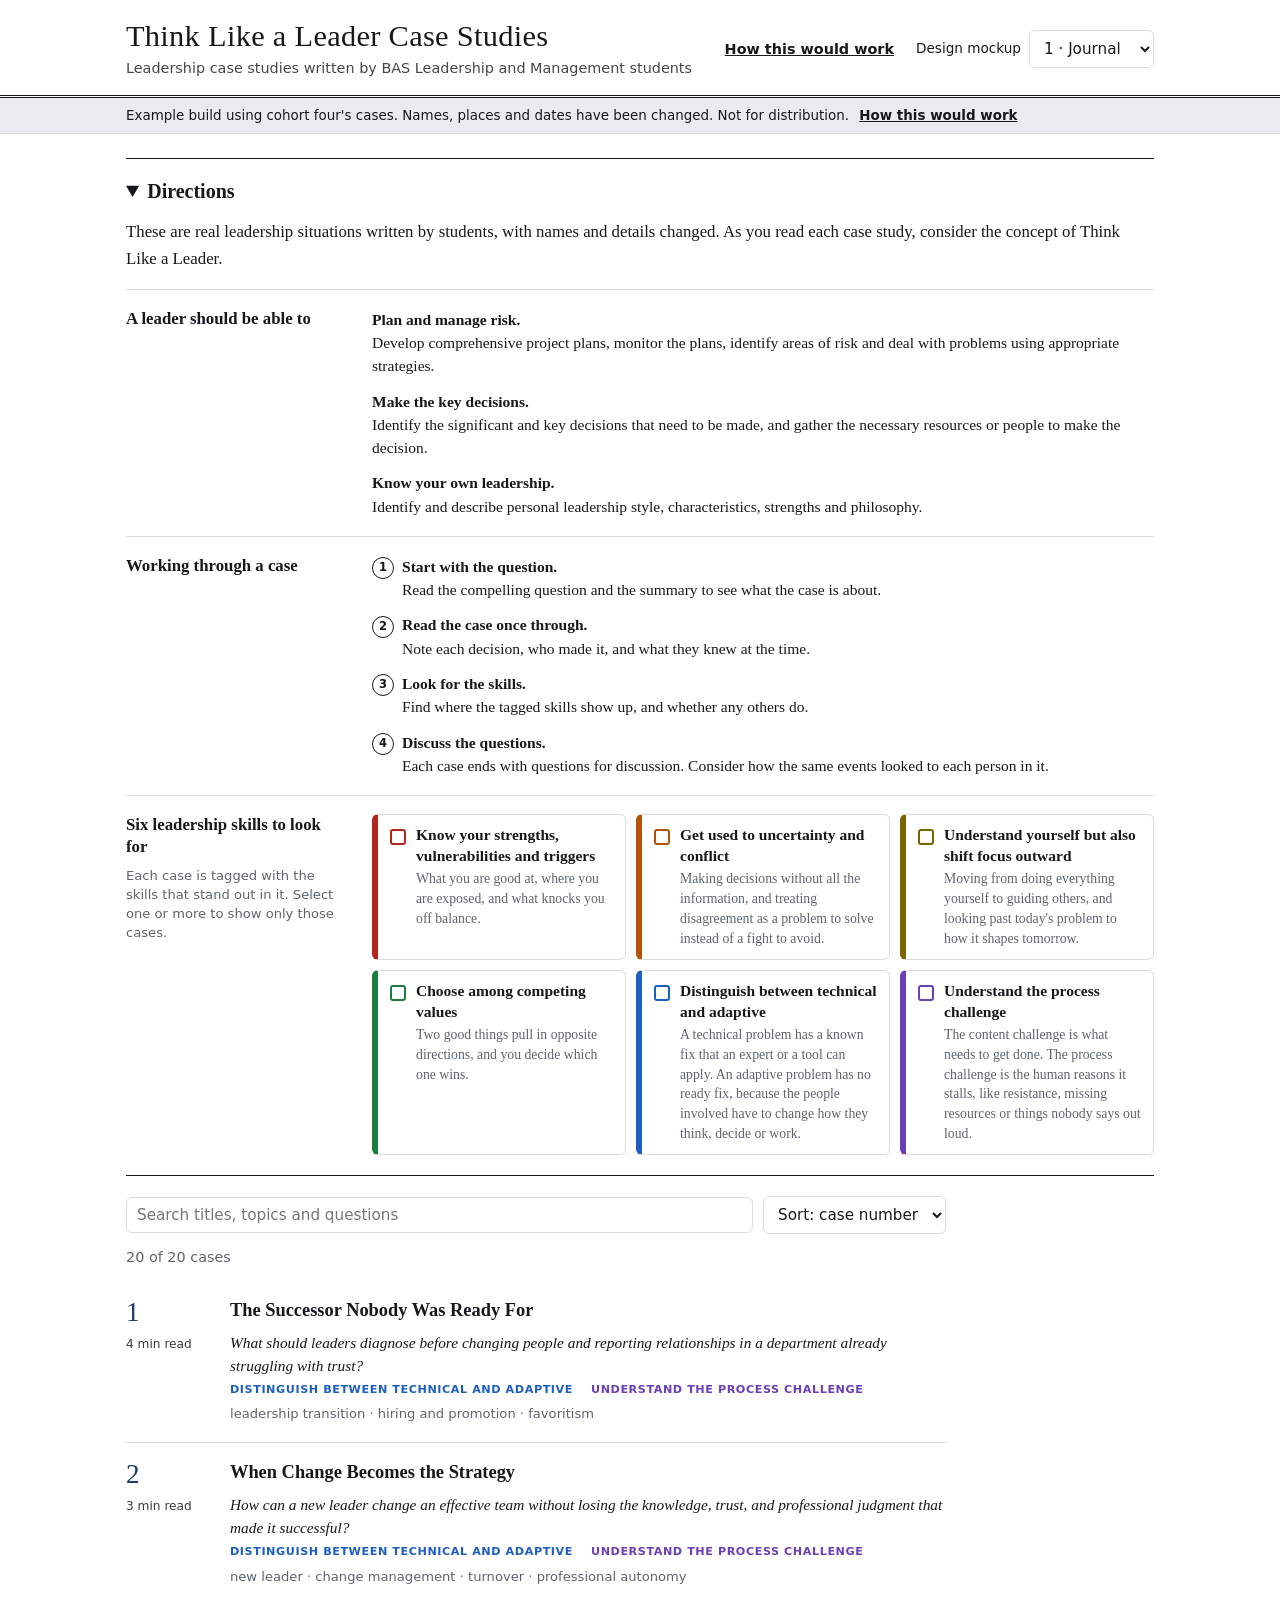
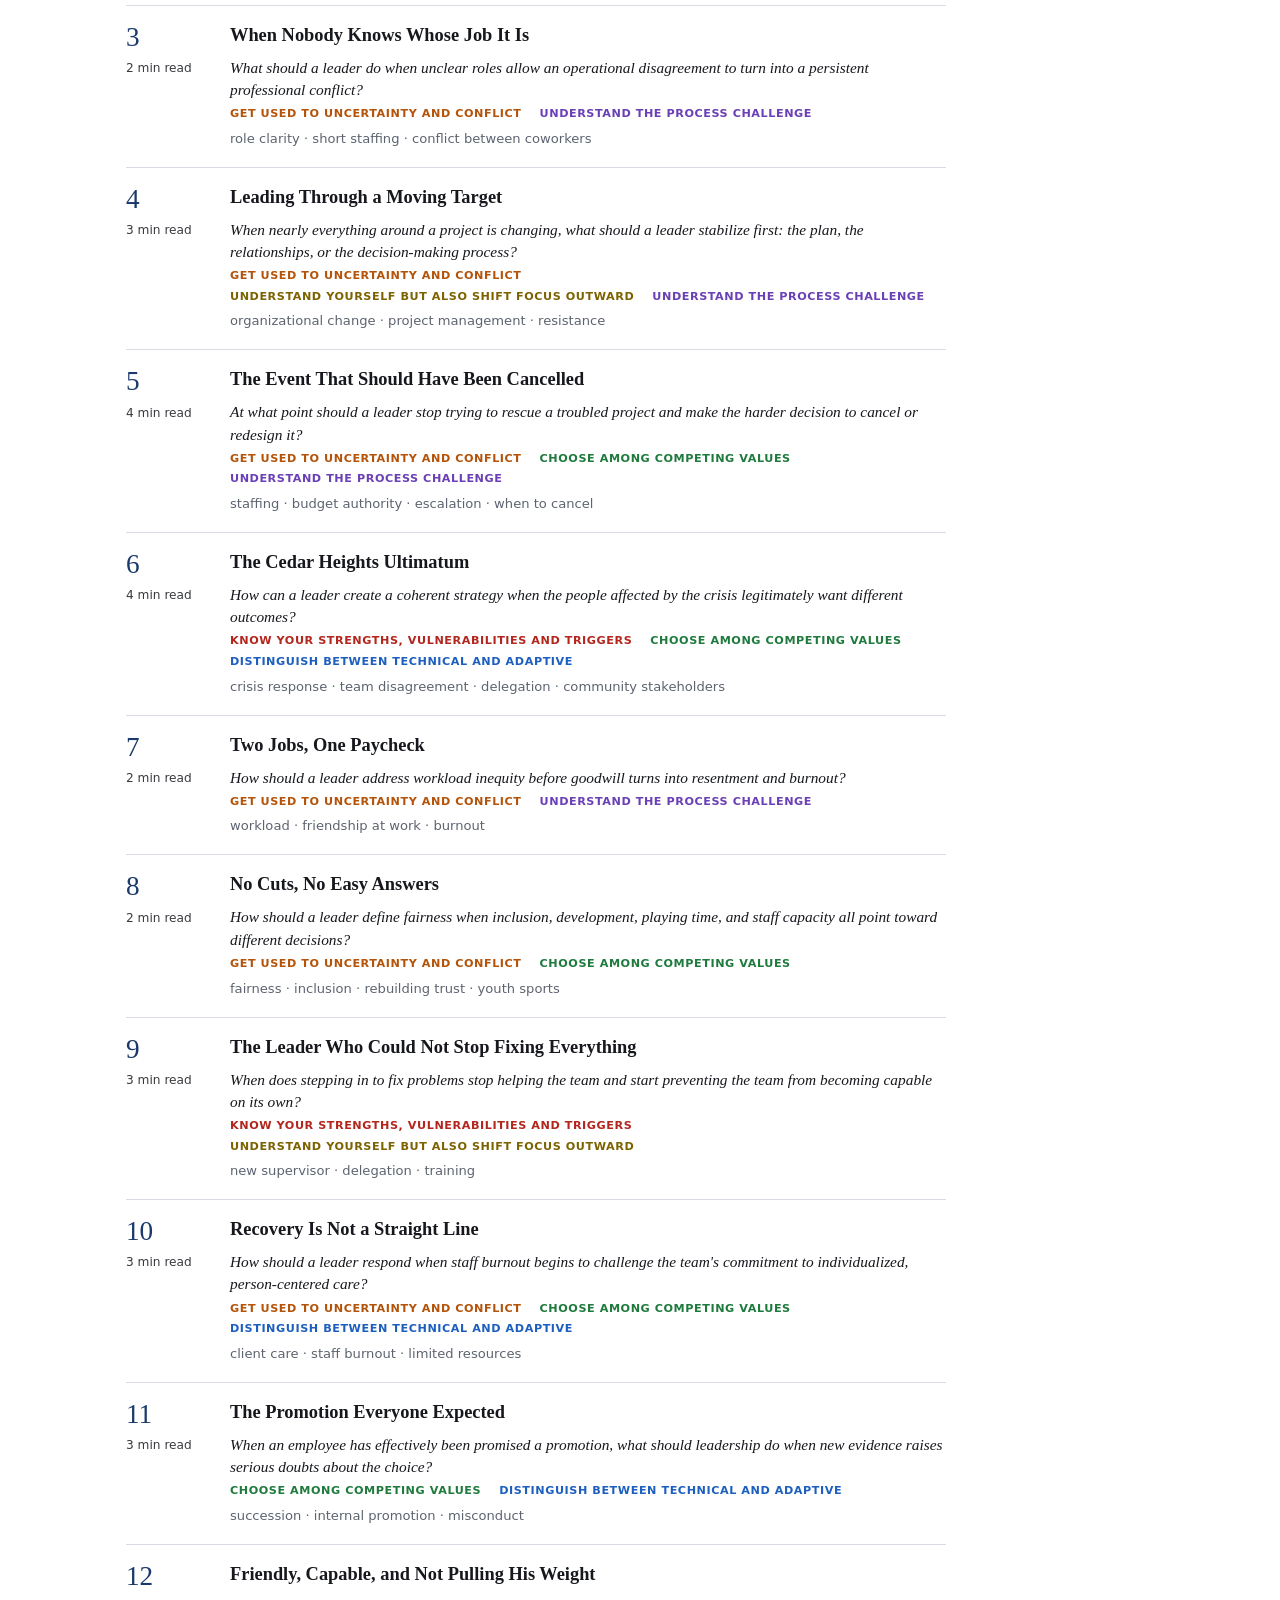
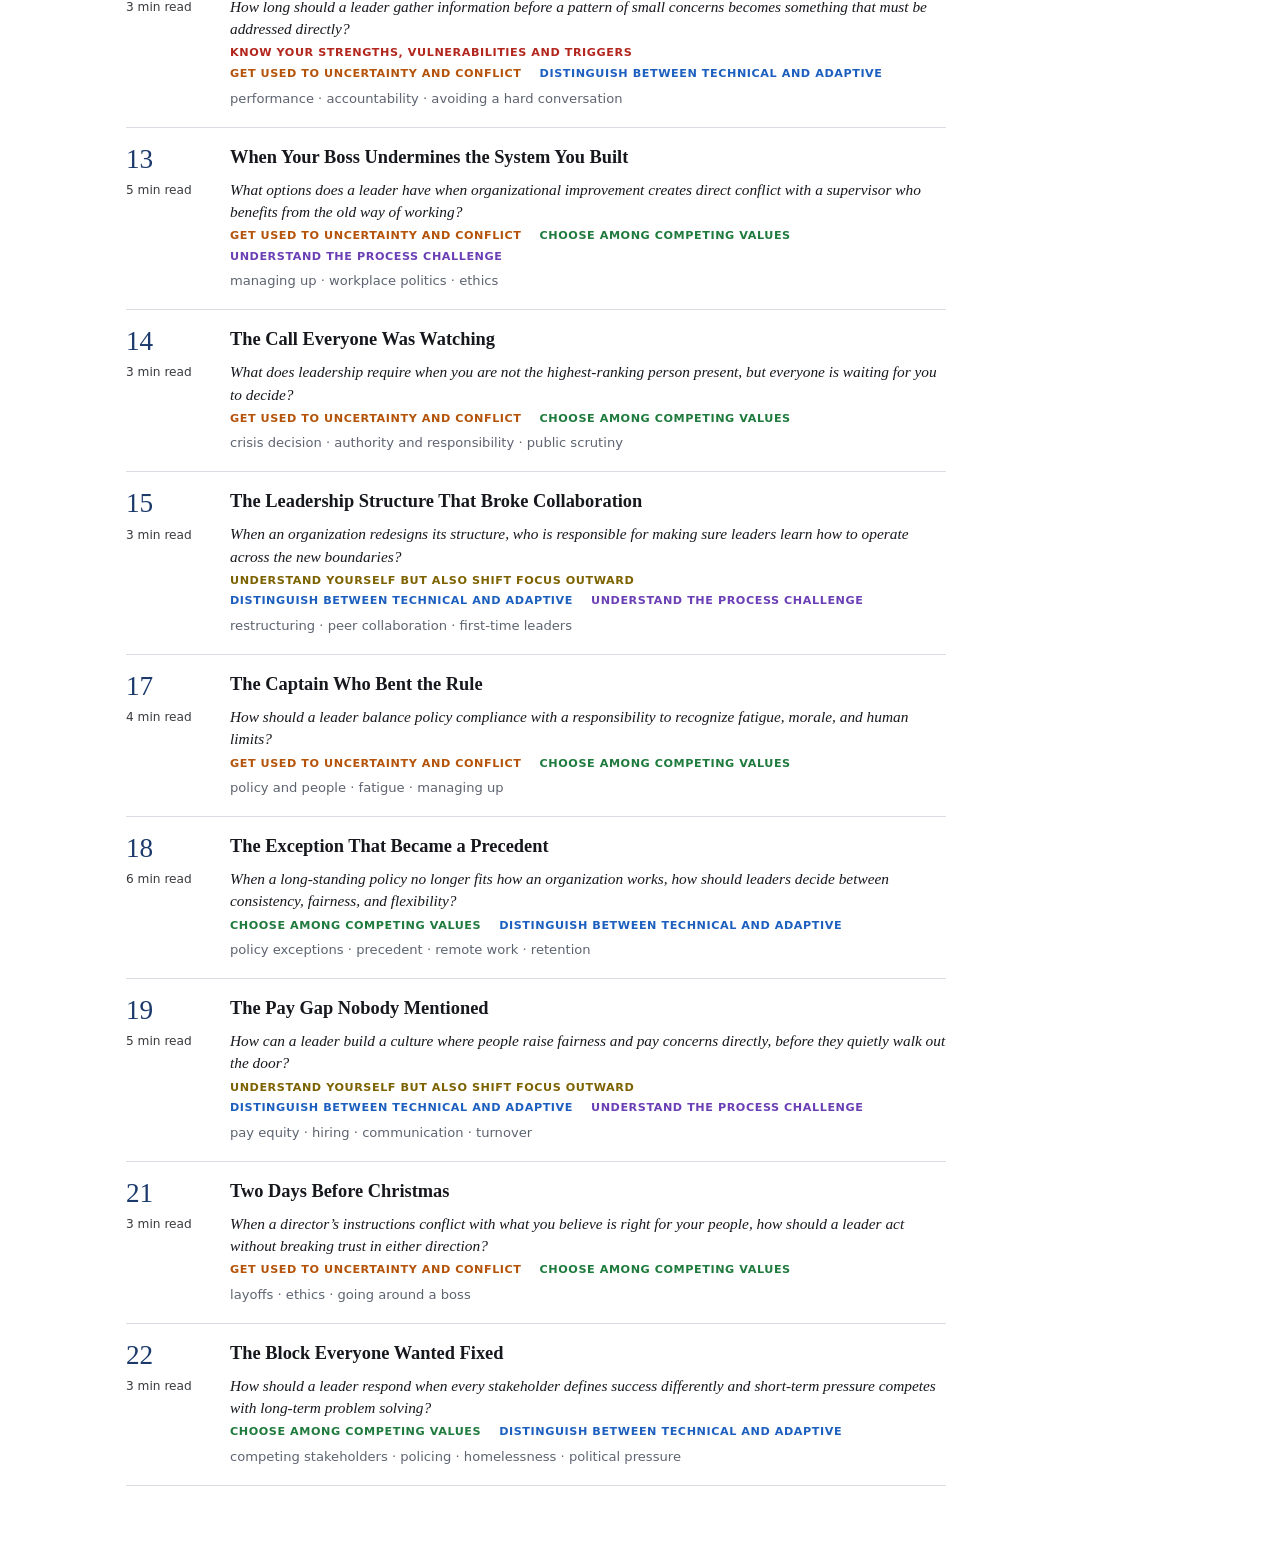
==== commit 358410b6: "Break the step labels onto their own line Co-Authored-By: Claude Fable 5.2 <noreply@anthropic.com>" ====
--- a/index.html
+++ b/index.html
@@ -107,8 +107,8 @@
 .intro h3 small { display: block; font-family: var(--font-ui); font-weight: 400; font-size: .82rem; line-height: 1.45; color: var(--muted); margin-top: 8px; }
 .intro .comp, .intro .steps { margin: 0; padding: 0; list-style: none; counter-reset: st; }
 .intro .comp li, .intro .steps li { margin: 0 0 8px; font-size: .97rem; line-height: 1.5; }
-.intro .comp strong { display: block; }
-.intro .comp li { margin-bottom: 12px; }
+.intro .comp strong, .intro .steps strong { display: block; }
+.intro .comp li, .intro .steps li { margin-bottom: 12px; }
 .intro .row li:last-child { margin-bottom: 0; }
 .intro .steps li { counter-increment: st; position: relative; padding-left: 30px; }
 .intro .steps li::before { content: counter(st); position: absolute; left: 0; top: .18em; width: 20px; height: 20px; border: 1px solid currentColor; border-radius: 50%;
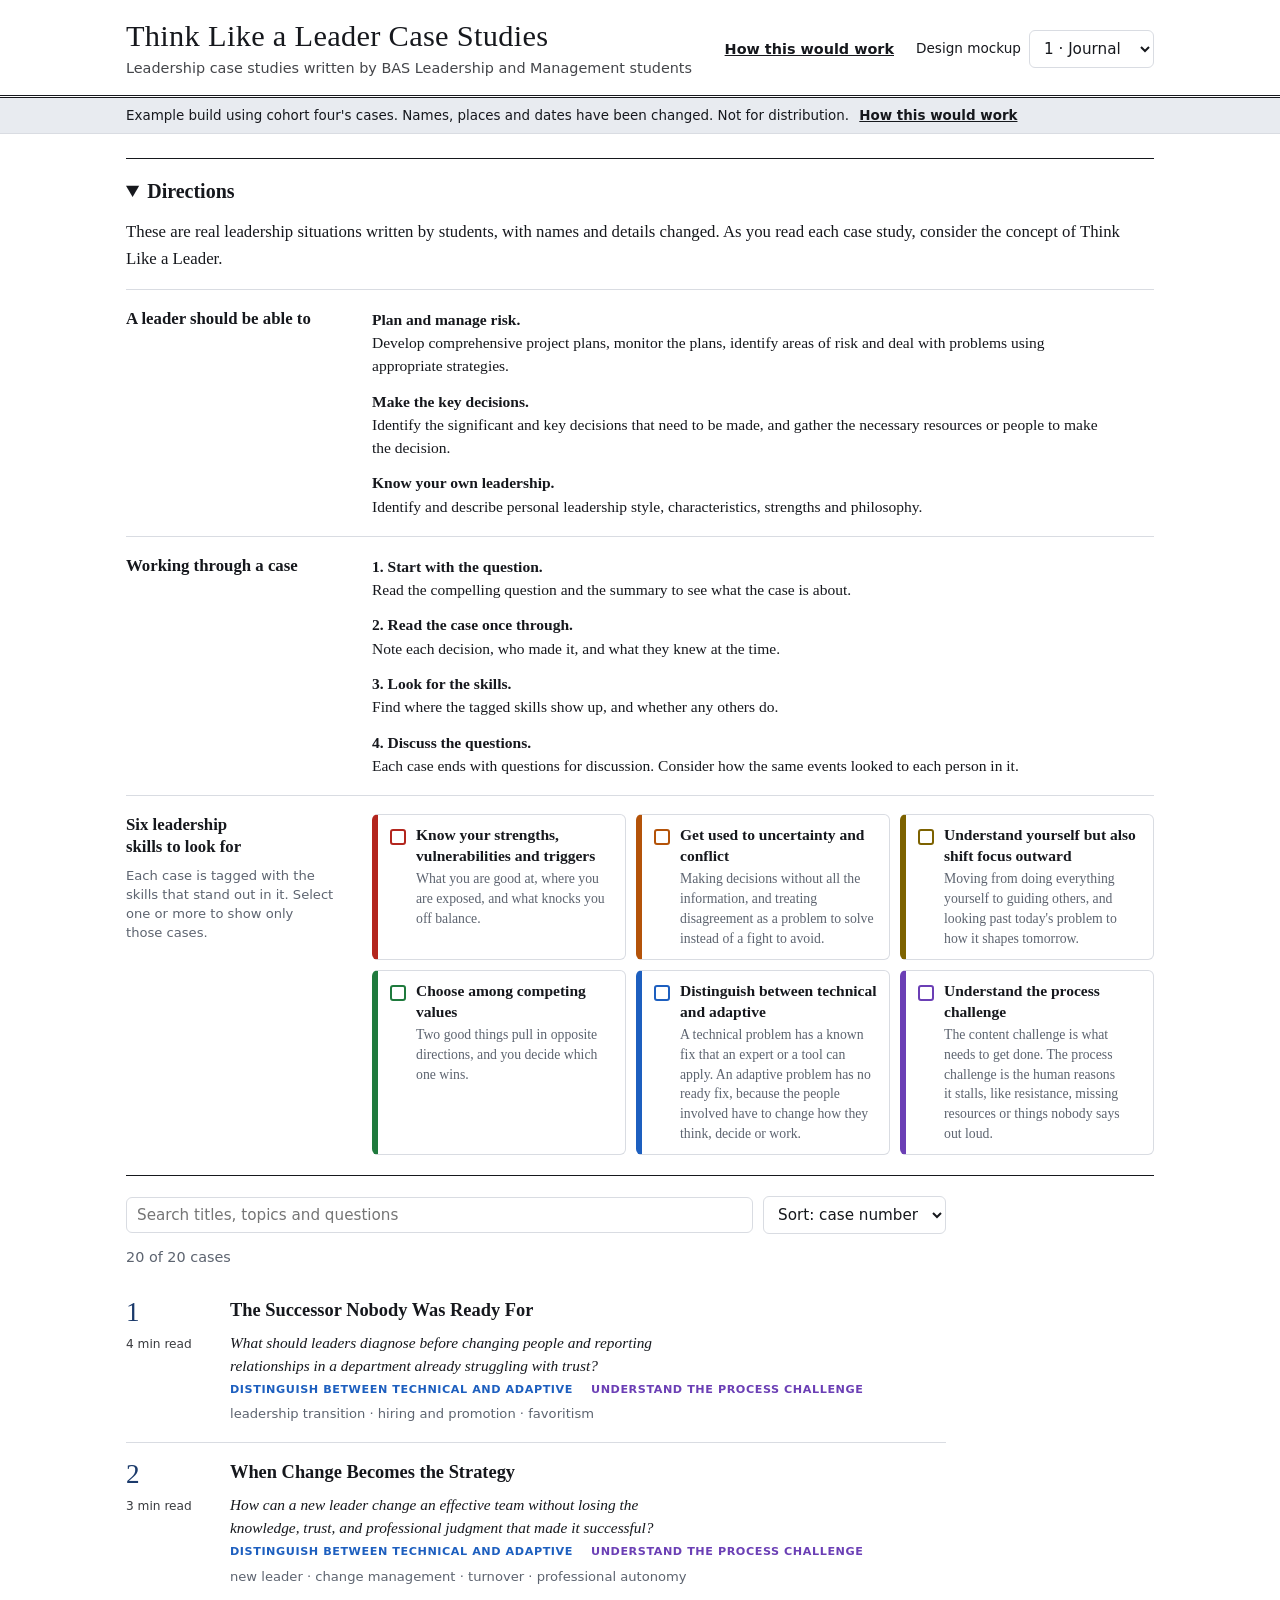
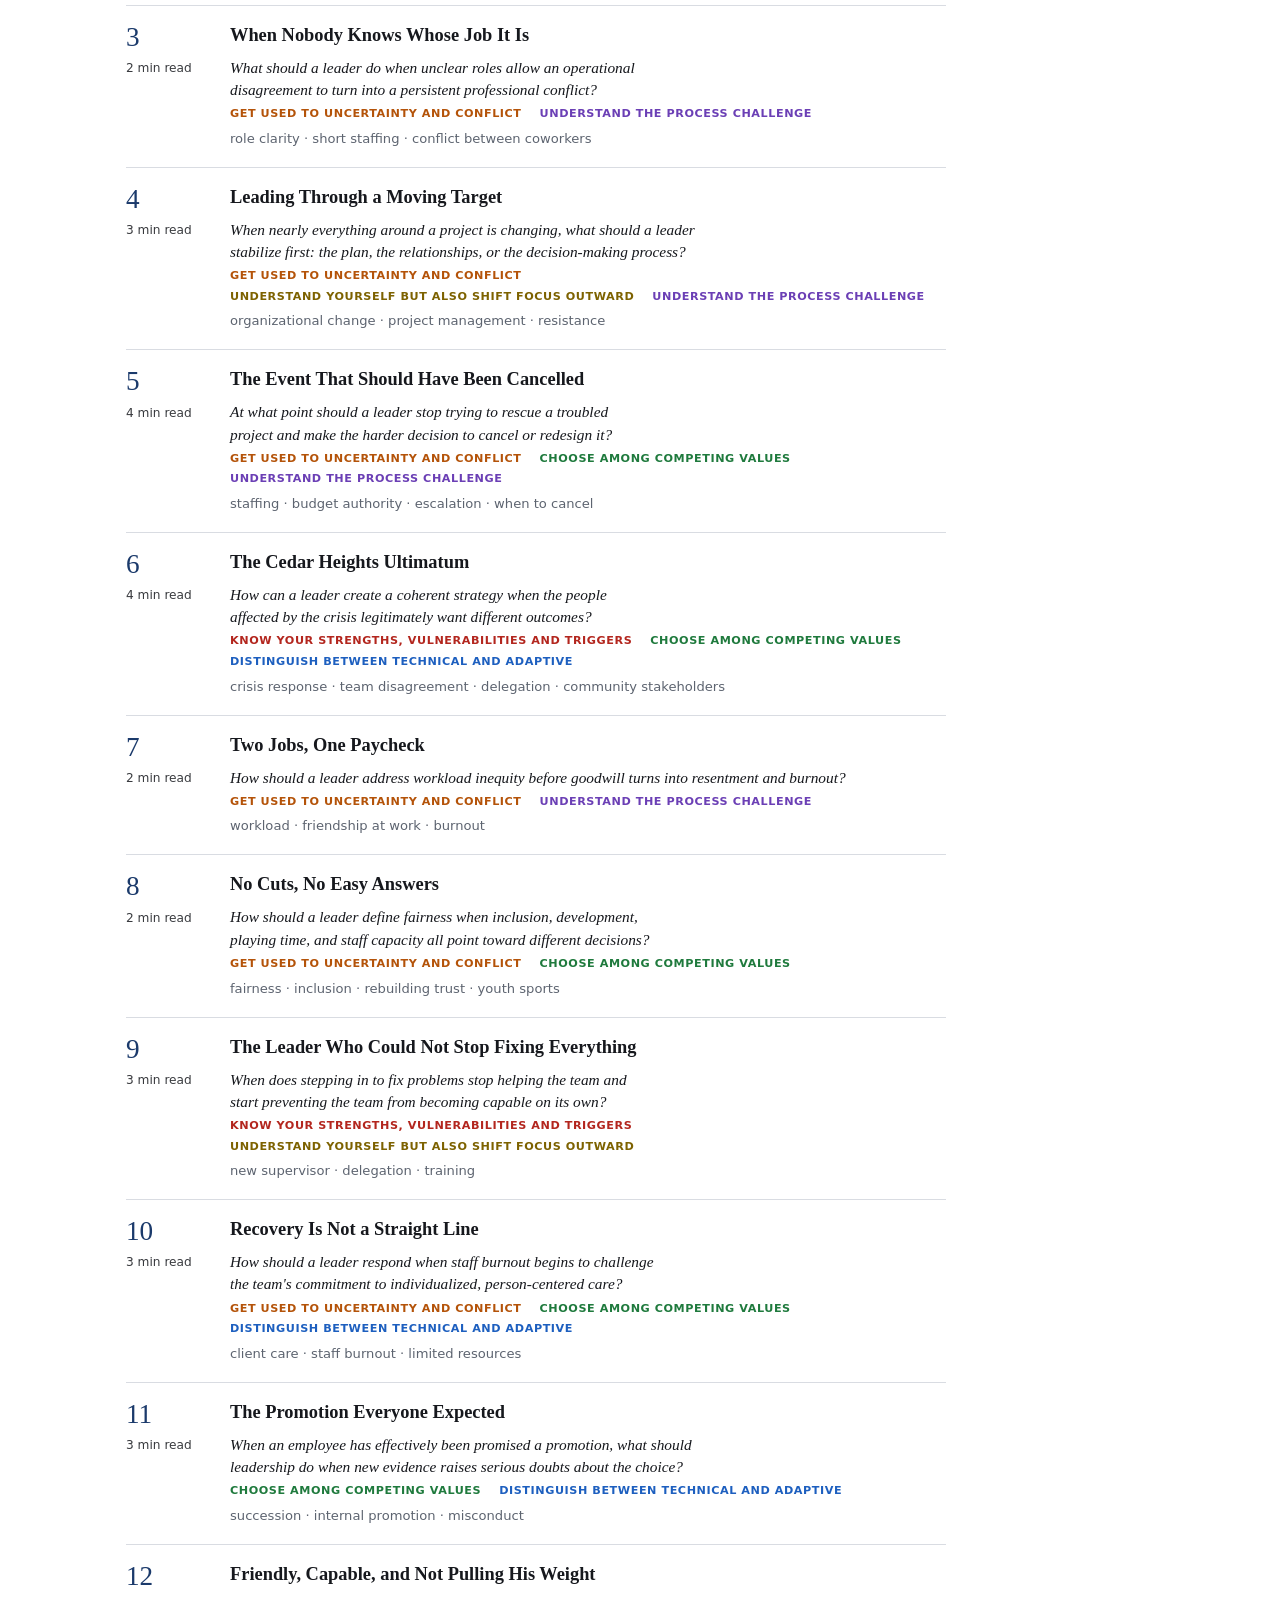
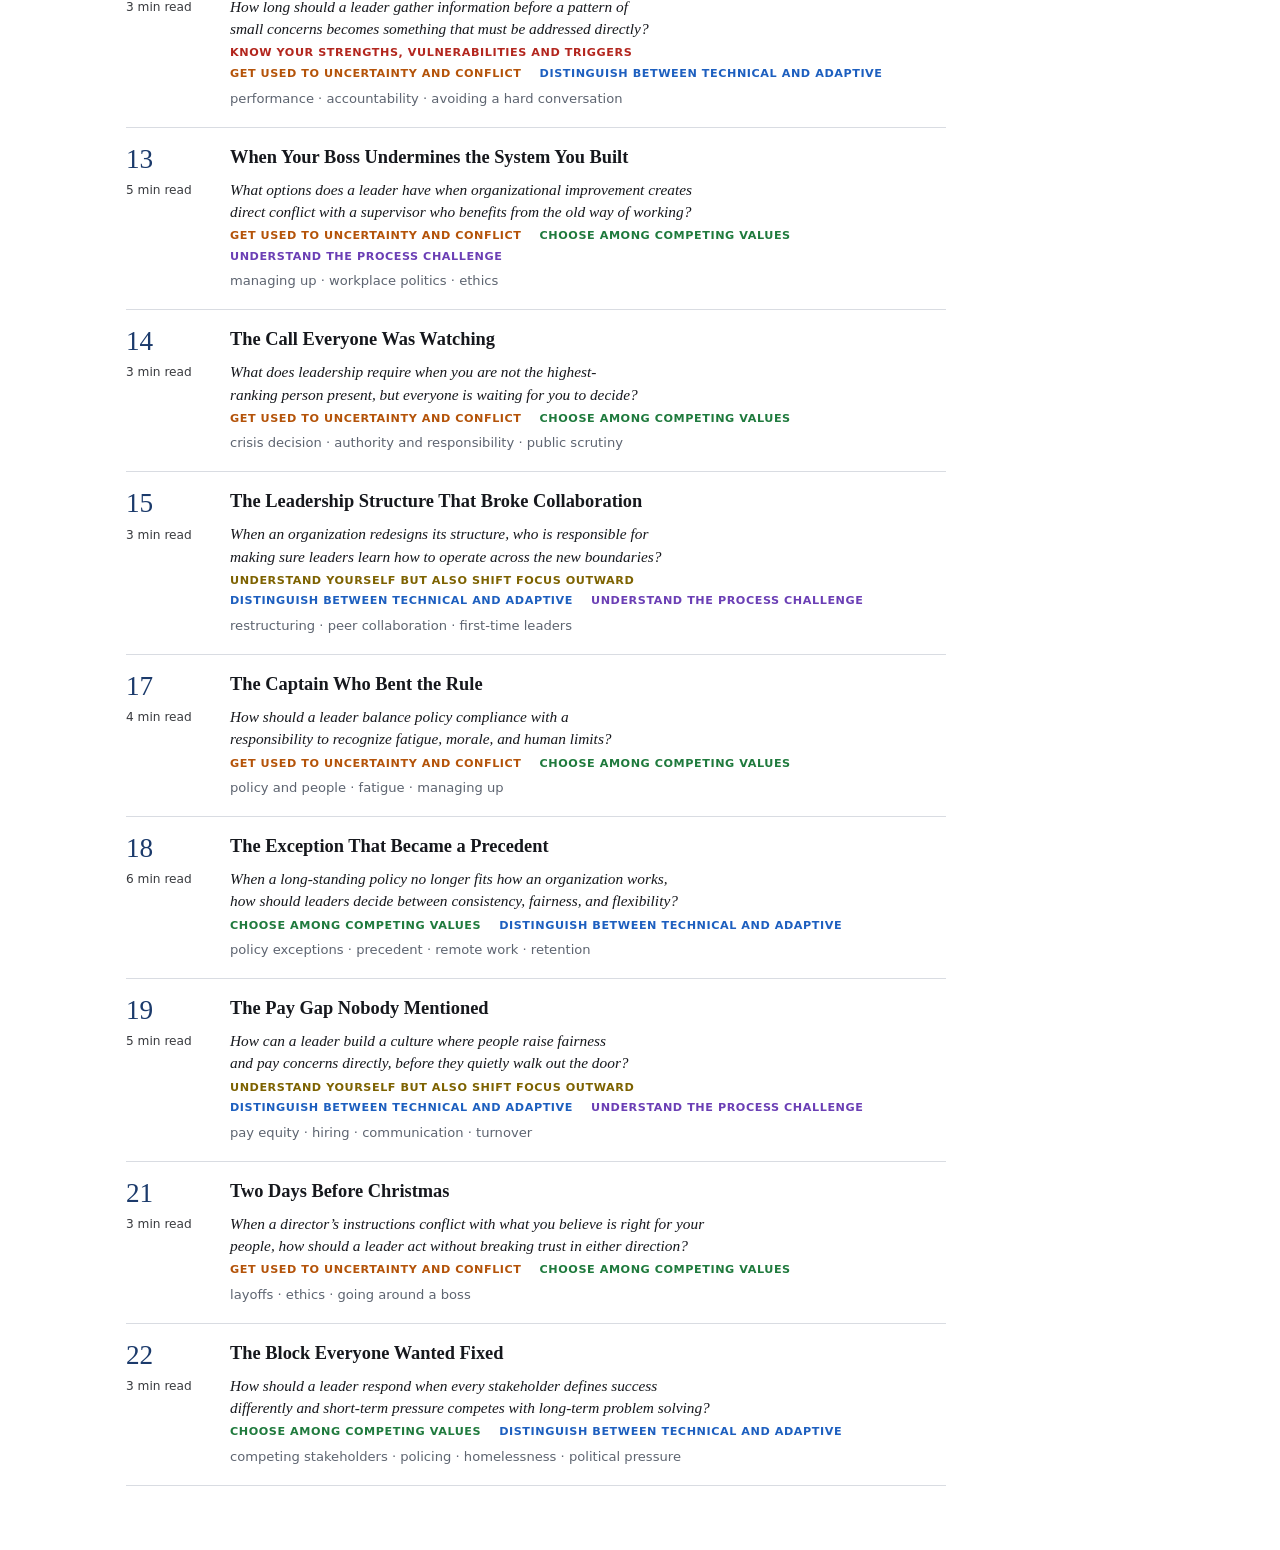
==== commit 2157979c: "Inline step numbers and avoid single-word last lines Co-Authored-By: Claude Fable 5.2 <noreply@anthr" ====
--- a/index.html
+++ b/index.html
@@ -16,6 +16,8 @@
   margin: 0; background: var(--bg); color: var(--text); font: 17px/1.6 var(--font-body);
 }
 * { box-sizing: border-box; }
+h1, h2, h3, summary, .q, .bigq, .btitle { text-wrap: balance; }
+p, li, td, .skill span, .meta, small { text-wrap: pretty; }
 .ui, button, input, select, .chip, .meta, .num, nav, .sub, .banner, .picker, .hint, .count, .back, summary { font-family: var(--font-ui); }
 h1, h2 { font-family: var(--font-head); font-weight: var(--head-weight); }
 .wrap { max-width: 1060px; margin: 0 auto; padding: 0 16px; }
@@ -110,9 +112,8 @@
 .intro .comp strong, .intro .steps strong { display: block; }
 .intro .comp li, .intro .steps li { margin-bottom: 12px; }
 .intro .row li:last-child { margin-bottom: 0; }
-.intro .steps li { counter-increment: st; position: relative; padding-left: 30px; }
-.intro .steps li::before { content: counter(st); position: absolute; left: 0; top: .18em; width: 20px; height: 20px; border: 1px solid currentColor; border-radius: 50%;
-  font: 600 .72rem/18px var(--font-ui); text-align: center; }
+.intro .steps li { counter-increment: st; }
+.intro .steps strong::before { content: counter(st) ". "; }
 .skills { display: grid; grid-template-columns: repeat(auto-fit, minmax(250px, 1fr)); gap: 10px; }
 .skill { --c: var(--muted); display: grid; grid-template-columns: 16px minmax(0, 1fr); column-gap: 10px; align-content: start; text-align: left; font: inherit; cursor: pointer;
   color: var(--text); background: var(--surface); border: 1px solid var(--line); border-left: 6px solid var(--c); border-radius: var(--radius); padding: 10px 12px; }
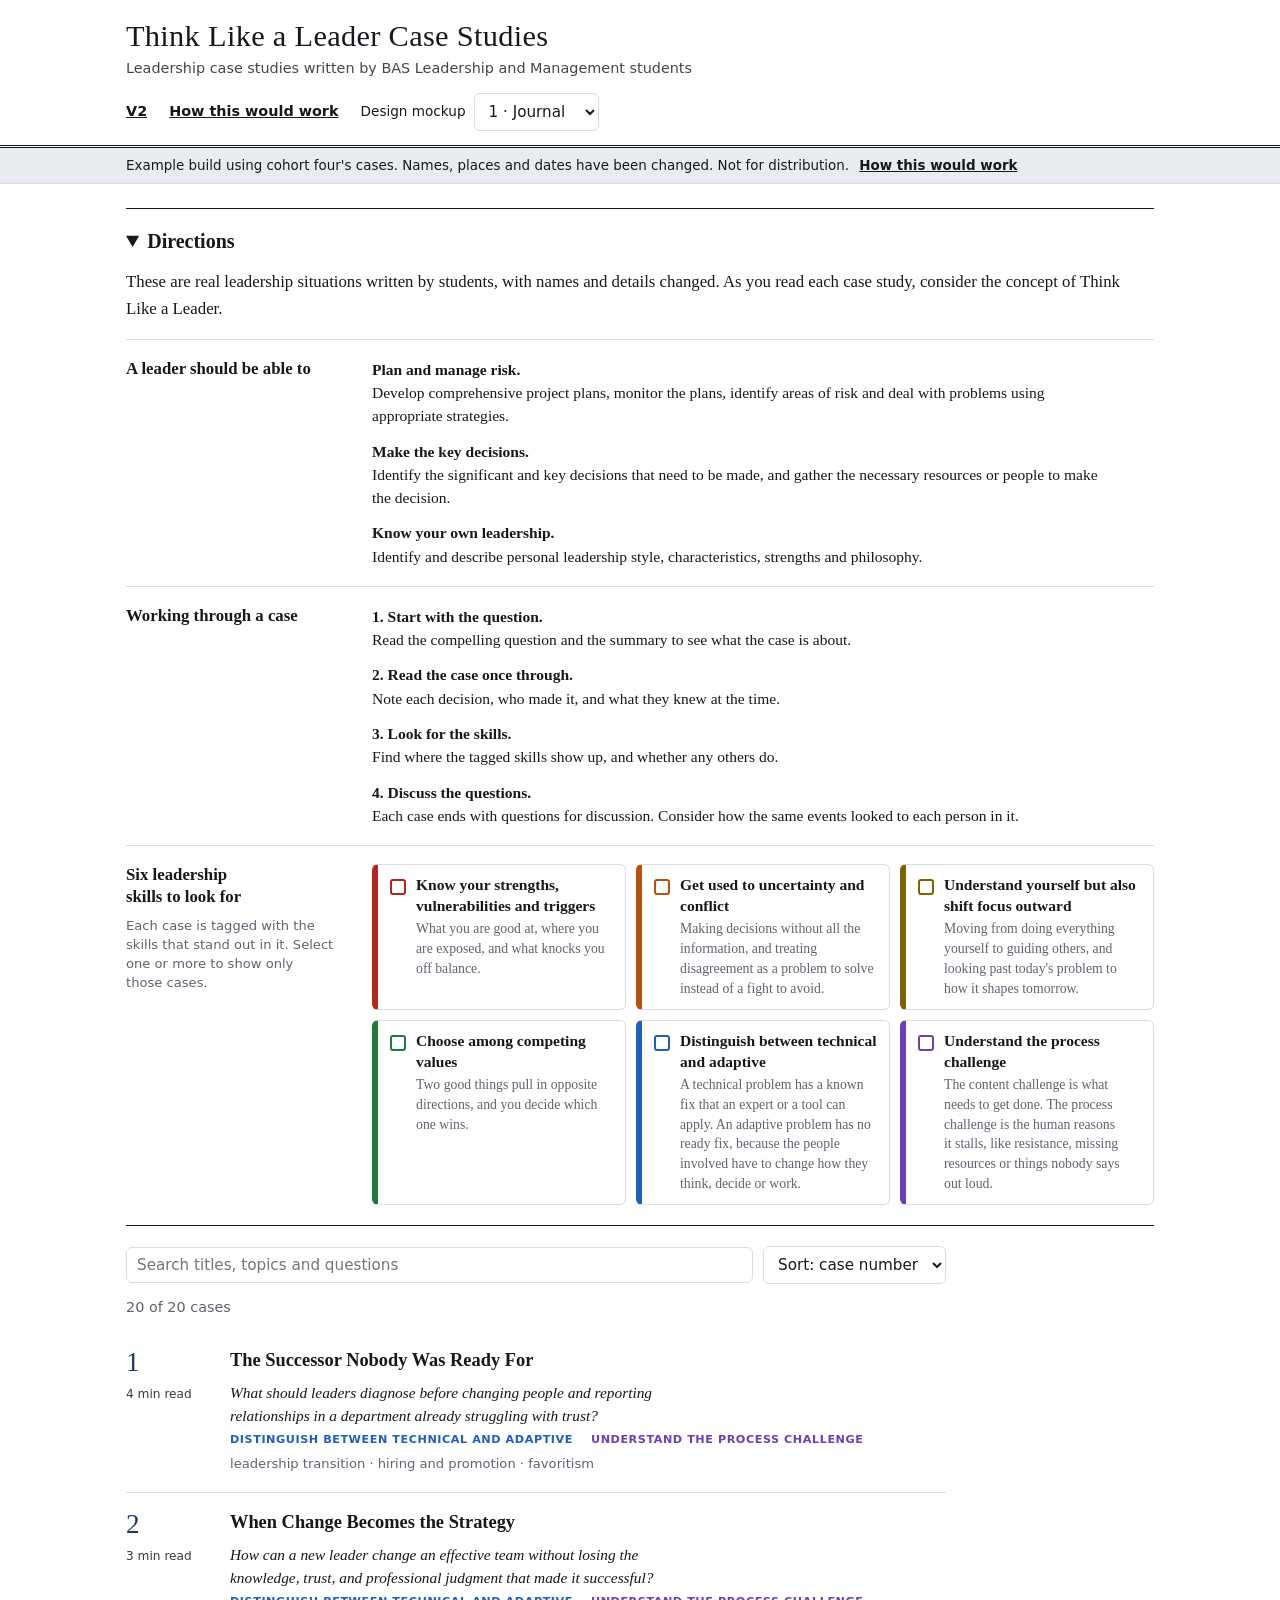
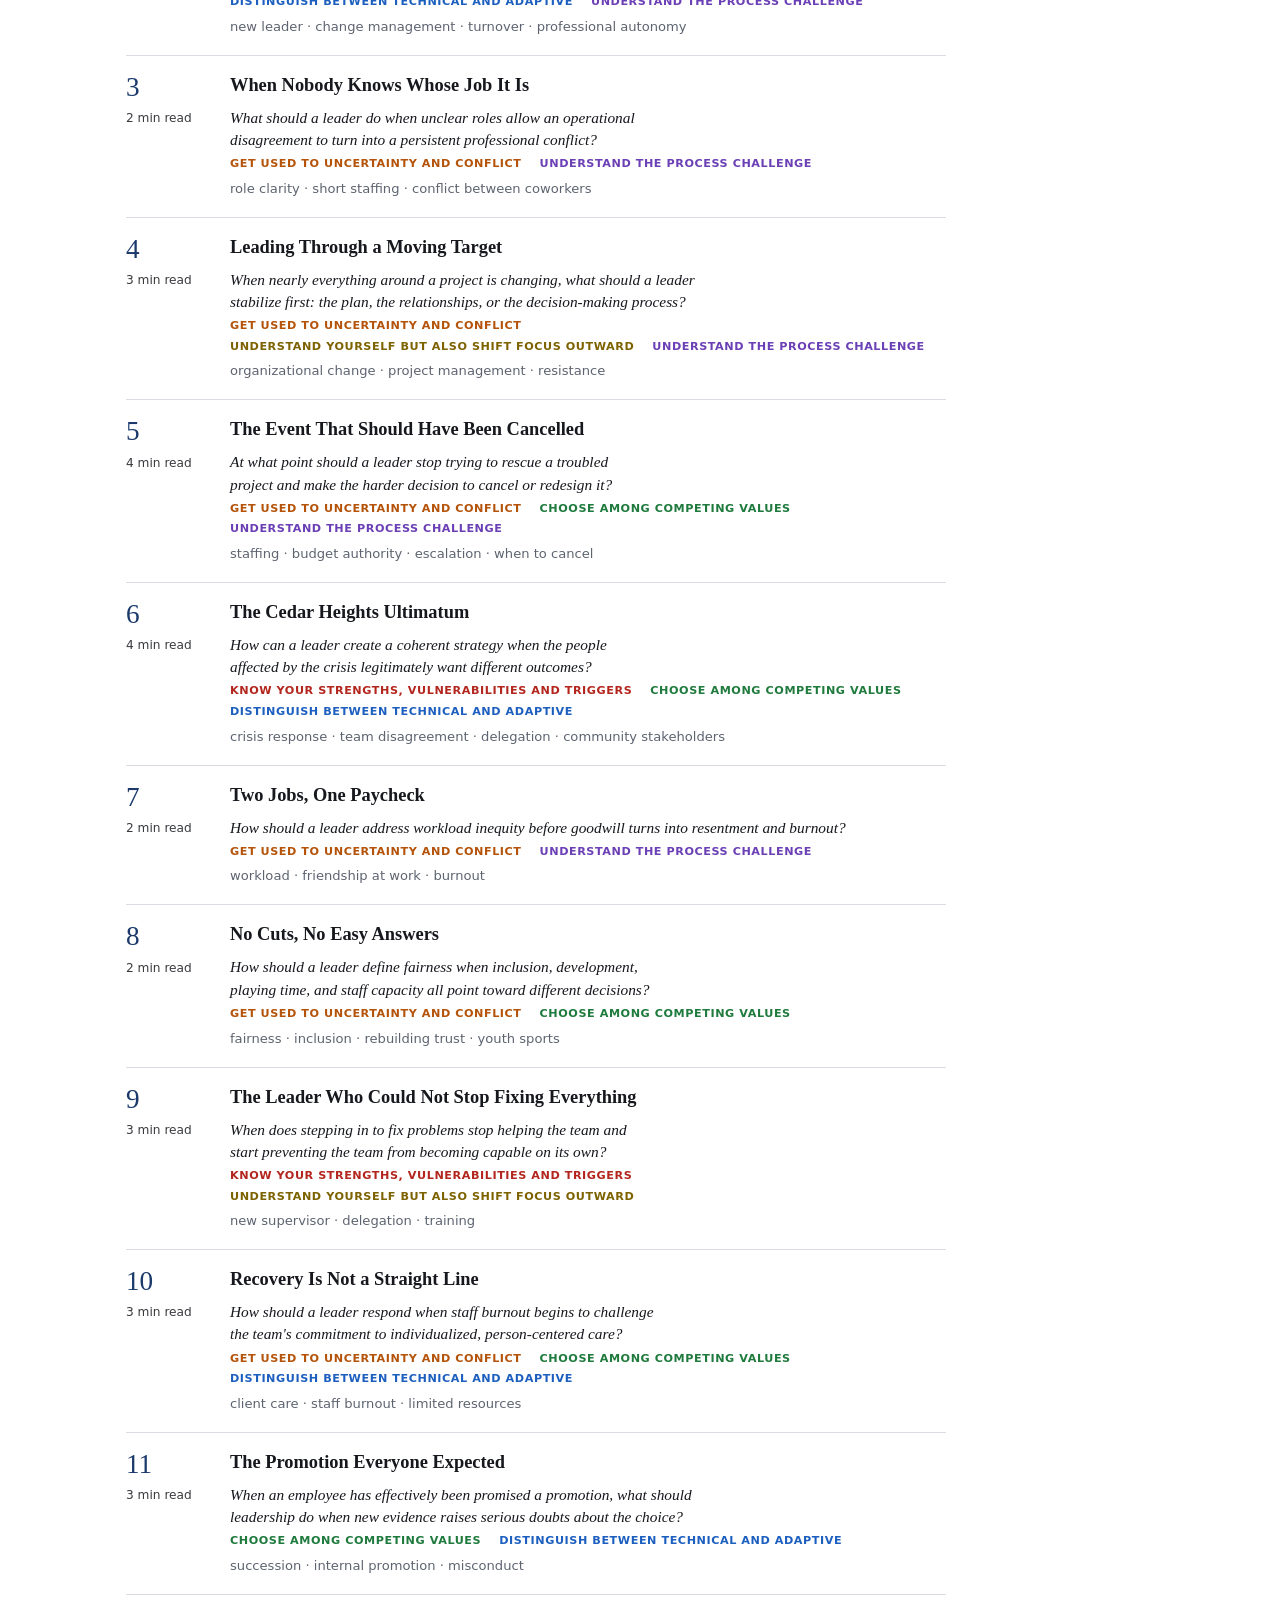
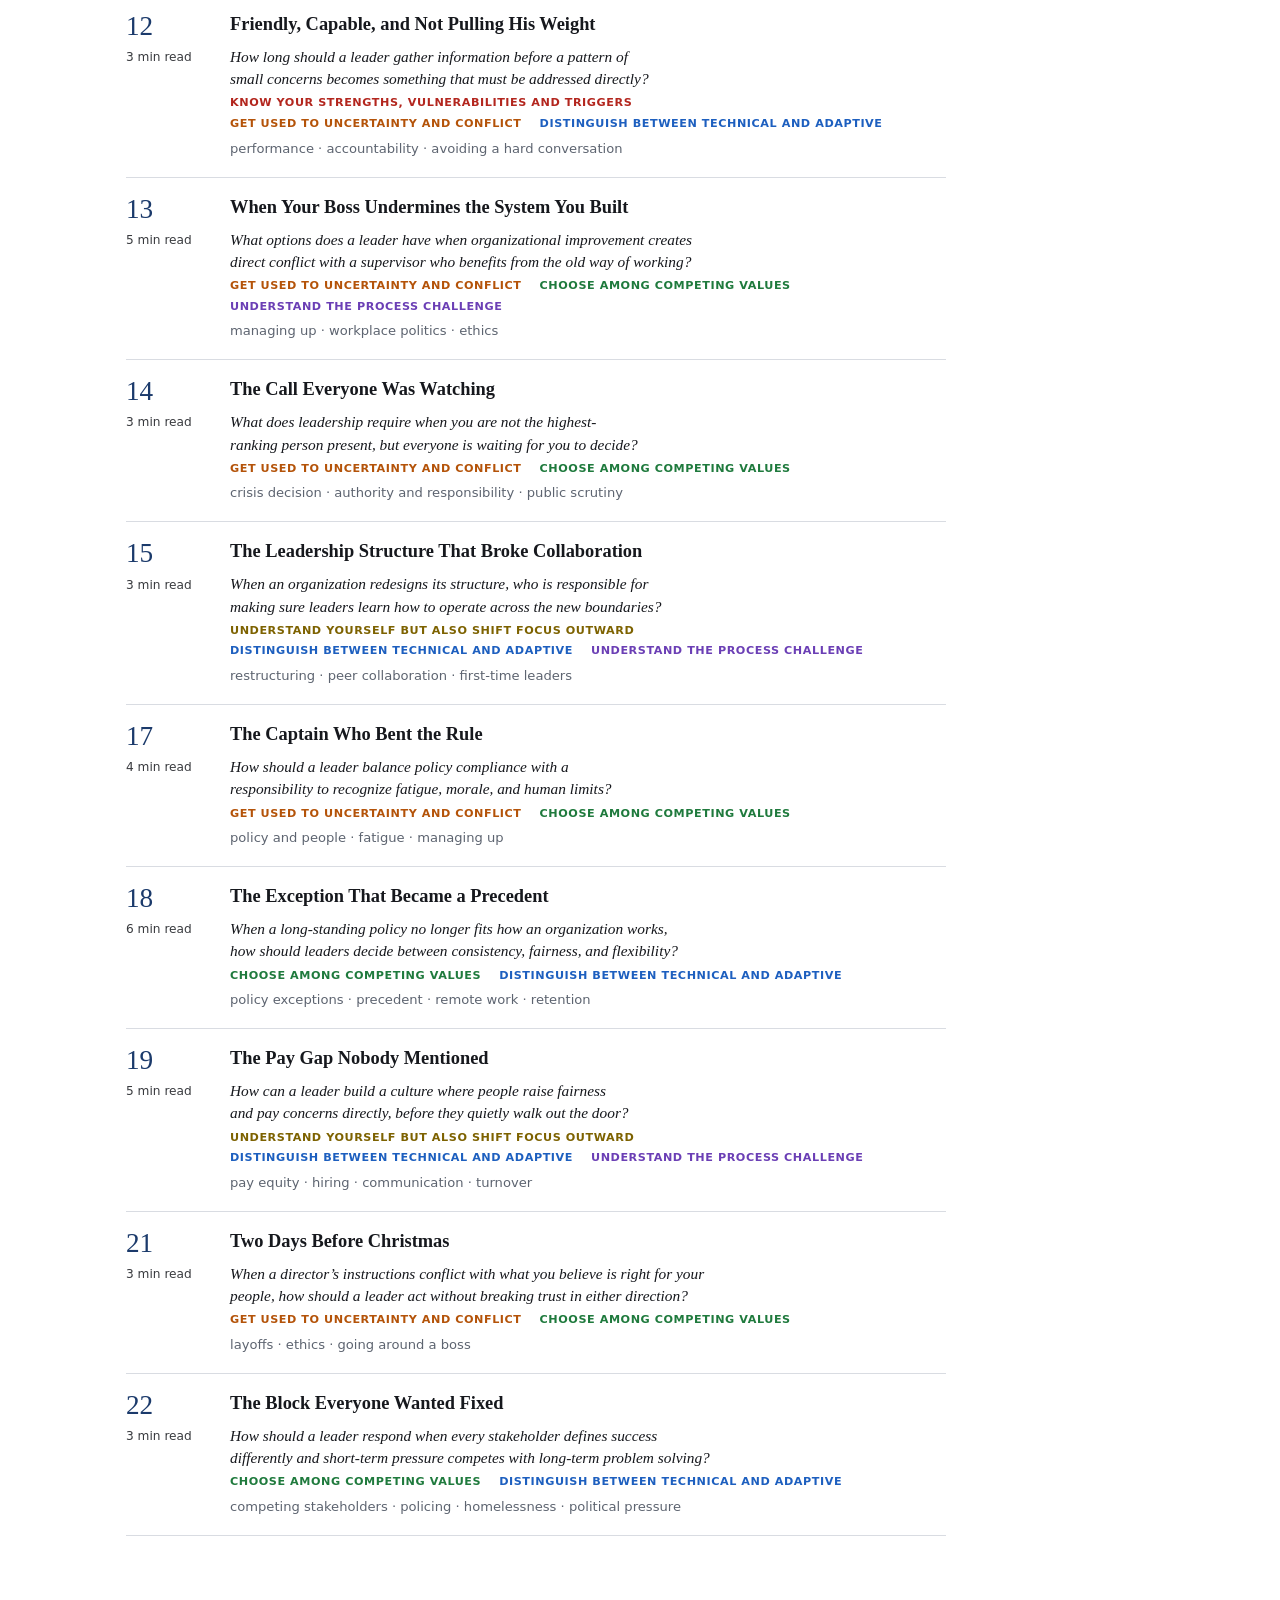
==== commit 2e515f7e: "Add version two with six ways to navigate, linked from version one Co-Authored-By: Claude Fable 5.2 " ====
--- a/index.html
+++ b/index.html
@@ -59,16 +59,12 @@
 .a-side h3:first-child { margin-top: 0; }
 article .a-side .q { font-size: 1.08rem; line-height: 1.45; border: 0; padding: 0; margin: 0; }
 .a-side .chips { flex-direction: column; align-items: flex-start; }
-.jump { display: flex; flex-direction: column; align-items: flex-start; gap: 4px; }
-.jump button { font: inherit; font-family: var(--font-ui); font-size: .9rem; background: none; border: 0; padding: 0; color: var(--accent); text-decoration: underline; cursor: pointer; }
 body[data-design="2"] .a-side { top: 96px; }
 @media (max-width: 900px) {
   article { display: block; }
   .a-side { position: static; border-left: 0; padding: 14px 0; margin: 12px 0 0; border-top: 1px solid var(--line); border-bottom: 1px solid var(--line); }
-  .a-side .jump { display: none; }
-  .a-side h3:last-of-type { display: none; }
-}
-@media print { article { display: block; } .jump, .a-side h3:last-of-type { display: none; } }
+}
+@media print { article { display: block; } }
 article h1 { font-size: 2rem; line-height: 1.15; margin: 6px 0 12px; }
 article h2 { font-size: 1.2rem; margin: 32px 0 8px; padding-top: 16px; border-top: 1px solid var(--line); }
 article .q { font-style: italic; font-size: 1.15rem; border-left: 3px solid var(--accent); margin: 16px 0; padding: 2px 0 2px 14px; }
@@ -285,7 +281,7 @@
     <a href="#/"><h1>Think Like a Leader Case Studies</h1></a>
     <div class="sub">Leadership case studies written by BAS Leadership and Management students</div>
   </div>
-  <div class="hnav"><a class="howlink" href="#/about">How this would work</a>
+  <div class="hnav"><a class="howlink" href="v2/index.html">V2</a><a class="howlink" href="#/about">How this would work</a>
   <label class="picker">Design mockup
     <select id="design" aria-label="Design mockup">
       <option value="1">1 · Journal</option>
@@ -598,8 +594,6 @@
       <div class="chips">${c.skills.map(chip).join('')}</div>
       <h3>Topics</h3>
       <div class="meta">${esc(c.topics.join(' · '))}</div>
-      <h3>In this case</h3>
-      <div class="jump"><button data-j="s-summary">Summary</button><button data-j="s-case">The Case</button><button data-j="s-questions">Questions</button></div>
     </aside>
     <div class="a-main">
       <h2 id="s-summary">Summary</h2>${c.html.summary}
@@ -612,7 +606,7 @@
         <span style="text-align:right">${next ? `<a href="#/case/${next.number}">${esc(next.title)} &rarr;</a>` : ''}</span>
       </nav>
     </div></article>`;
-  app.querySelector('.jump').onclick = e => { const j = e.target.dataset.j; if (j) document.getElementById(j).scrollIntoView({ behavior: 'smooth', block: 'start' }); };
+
   window.scrollTo(0, 0);
 }
 
@@ -630,50 +624,58 @@
     <p>The best home is one the program owns, so it does not depend on any of us after we graduate. There are three realistic options.</p>
     <div class="tablewrap"><table>
       <tr><th>Option</th><th>What it takes</th><th>Trade-off</th></tr>
-      <tr><td>The site as built, on free web hosting</td><td>One account owned by Marg or the program, and someone to set it up once</td><td>Best reading experience. Needs a technical person if the design changes or something breaks</td></tr>
-      <tr><td>Google Sites with Google Docs</td><td>A Chemeketa Google account</td><td>Anyone can maintain it. Plainer look, and filtering is a spreadsheet</td></tr>
+      <tr><td>The site as built, on free web hosting</td><td>One account owned by Marg or the program, and someone to set it up once</td><td>Best reading experience. Needs a technical person if the design changes or something breaks. Anyone with the address can read it</td></tr>
+      <tr><td>Google Sites</td><td>A Chemeketa Google account</td><td>Anyone can maintain it, and it can be limited to Chemeketa sign-ins. Plainer look, cumbersome to edit, and every case is added and formatted by hand</td></tr>
       <tr><td>A page on Chemeketa's own website or library</td><td>The college agreeing to host it</td><td>Most permanent. Slowest to arrange, and the college sets the rules</td></tr>
     </table></div>
     <p>Recommendation: use the site as built, with the account in the program's name, and ask Chemeketa whether the library or the program could take it over later. If no one technical will be around, Google Sites is the safer choice.</p>
+    <p>A small Google Sites version with four cases exists for comparison: <a href="https://sites.google.com/view/bas-case-study-prototype" target="_blank" rel="noopener">Google Sites prototype</a>.</p>
     <p>Hosting a site this size should cost nothing. That needs confirming once we pick a host.</p>`],
   ['How would a new case get added?', `
-    <p>Through a submission form, not folders. A "Submit a case" button on the site would open a Google Form that Marg or the program owns, so nobody has to manage files.</p>
+    <p>Through a Google Drive folder that Marg owns. The steps follow how cases already reach our group.</p>
     <ol>
-      <li><strong>The student fills in the form.</strong> It has one box each for the title, Summary, The Case and Questions, checkboxes for the skills, and the publishing permission statement.</li>
-      <li><strong>The answers land in a Google Sheet.</strong> Each case is one row.</li>
-      <li><strong>That year's case study group reviews each row.</strong> They check that it is anonymized, edit where needed, and tick an "Approved" box.</li>
-      <li><strong>The site adds every approved case.</strong> Unticking the box takes a case down again.</li>
+      <li><strong>Students write on a template we design.</strong> They hand the case in to Marg for grading as usual.</li>
+      <li><strong>Marg sends our group the cases that could be included.</strong></li>
+      <li><strong>The group selects and edits in Google Docs.</strong> This is where someone checks that a workplace or a person can't be recognized, and where each case gets its skills and topics.</li>
+      <li><strong>The final versions are saved to the Drive folder.</strong></li>
+      <li><strong>The site shows every case in the folder.</strong> Moving a document out of the folder takes the case down again.</li>
     </ol>
-    <p>The form does three jobs that cohort four did by hand. Separate boxes mean every case arrives in the same structure. No one converts Word or PDF files. The permission answer is recorded with the case.</p>
-    <p>A case should not go live the moment it is submitted. The review step is where someone checks that a workplace or a person can't be recognized.</p>
-    <p>Step 4 is not built yet. Today a case is added by putting a text file in a folder and running one command.</p>`],
-  ['Why a Google Form and not a form built into the website?', `
-    <p>Because this website can only show things. It has nowhere to receive or keep a submission, and a Google Form already does that.</p>
+    <p>Step 5 is not built yet, and it needs a test to see whether Chemeketa's Google accounts allow it. Today a case is added by putting a text file in a folder and running one command.</p>
+    <p>If Chemeketa's accounts don't allow it, the fallback is Google Sites, where every case is added and formatted by hand.</p>`],
+  ['What does the template need?', `
+    <p>Three headings and a short table. The headings have to be spelled the same way in every case.</p>
+    <ul><li><strong>Summary</strong></li><li><strong>The Case</strong></li><li><strong>Questions</strong></li></ul>
+    <p>The directions are the same for every case, so they live on the site and stay out of the template.</p>
+    <p>The table sits above the first heading and holds the details that the home page and the skill filter run on.</p>
+    <div class="tablewrap"><table>
+      <tr><th>Field</th><th>Who fills it in</th></tr>
+      <tr><td>Title</td><td>The student, and the group may edit it</td></tr>
+      <tr><td>Compelling question</td><td>The student or the group</td></tr>
+      <tr><td>Skills</td><td>The group, chosen from the six</td></tr>
+      <tr><td>Topics</td><td>The group</td></tr>
+      <tr><td>Byline</td><td>The student, as a name or "anonymous"</td></tr>
+      <tr><td>Permission</td><td>The student</td></tr>
+    </table></div>
+    <p>Read time is counted by the site.</p>
+    <p>Plain paragraphs, bold, italics and lists carry over from the document. Images, text boxes, columns and footnotes would not.</p>
+    <p>A renamed heading or a skill spelled differently would keep a section or a case from showing, so the site should flag those for the group before readers see them.</p>`],
+  ['Who could see it, and what about permission?', `
+    <p>It should be limited to the class and alumni unless every author agrees to public. On the site as built, the only limit is a link that is not published anywhere, and anyone who has the address can read it. Google Sites can limit readers to Chemeketa sign-ins or a list of people.</p>
     <ul>
-      <li><strong>Storage:</strong> a Google Form saves every submission to a Sheet with no setup.</li>
-      <li><strong>A place to review:</strong> the Sheet is also where the group reads, edits and approves each case.</li>
-      <li><strong>Ownership:</strong> Marg can own the Form and Sheet with her Chemeketa account and give each new group edit access.</li>
-      <li><strong>Who can submit:</strong> a Form can be limited to Chemeketa sign-ins, which keeps out spam.</li>
-      <li><strong>Upkeep:</strong> a custom form is a small piece of software someone would have to keep running after we graduate.</li>
-    </ul>
-    <p>It can still feel like part of the website. The Google Form can be embedded in a "Submit a case" page here, so students never leave the site.</p>`],
-  ['Who could see it, and what about permission?', `
-    <p>It should be limited to the class and alumni unless every author agrees to public. The simplest limit is an email sign-in list or a link that is not published anywhere.</p>
-    <ul>
-      <li><strong>Permission:</strong> the statement we already require goes into the form. It should name the website, not only a book.</li>
+      <li><strong>Permission:</strong> the statement we already require is handed in with the case and recorded in the template. It should name the website, not only a book.</li>
       <li><strong>Editing:</strong> the statement should say the group may edit titles and questions.</li>
       <li><strong>Name or no name:</strong> each author chooses a byline or anonymous.</li>
       <li><strong>People in the story:</strong> an author can't give permission for a coworker or employer. An editor still has to check that they can't be identified.</li>
       <li><strong>Personal accounts:</strong> the example leaves out two cohort four cases that were first-person and sensitive.</li>
     </ul>`],
   ['What happens after we graduate?', `
-    <p>The form, the sheet and the hosting account stay with Marg or the program. Each new case study group gets edit access to the sheet, and the yearly work is reviewing rows and ticking boxes.</p>
+    <p>The Drive folder, the template and the hosting account stay with Marg or the program. Each new case study group gets edit access to the folder, and the yearly work is editing that year's cases and saving them there.</p>
     <p>The technical side only needs attention if the design changes or something breaks.</p>
-    <p>A printed book or a PDF is still possible. The cases are stored as plain text, so the same content can go to the Press later.</p>`],
+    <p>A printed book or a PDF is still possible. The cases are stored as Google Docs with the same headings, so the same content can go to the Press later.</p>`],
   ['What is done, and what is still open?', `
-    <p>The example site and its six mockups are built. Nothing else is.</p>
+    <p>The example site and its six mockups are built, and so is a small Google Sites version. Nothing else is.</p>
     <h3>Left to build if we go ahead</h3>
-    <ul><li>The submission form and its sheet</li><li>The link that adds approved cases to the site</li><li>The sign-in or private link</li><li>Loading cohort five's cases</li></ul>
+    <ul><li>The case template</li><li>The Drive folder and the link that puts its cases on the site</li><li>A test of that link on a Chemeketa Google account</li><li>Loading cohort five's cases</li></ul>
     <h3>Questions for Marg and Chemeketa</h3>
     <ul><li>Can the college or the library host this, or own the account?</li><li>Is there a standard release form we should use in place of our own statement?</li><li>Who carries the project on after cohort five?</li><li>Does a website meet the project brief, or only alongside the Press book?</li></ul>
     <h3>Questions for our group</h3>
